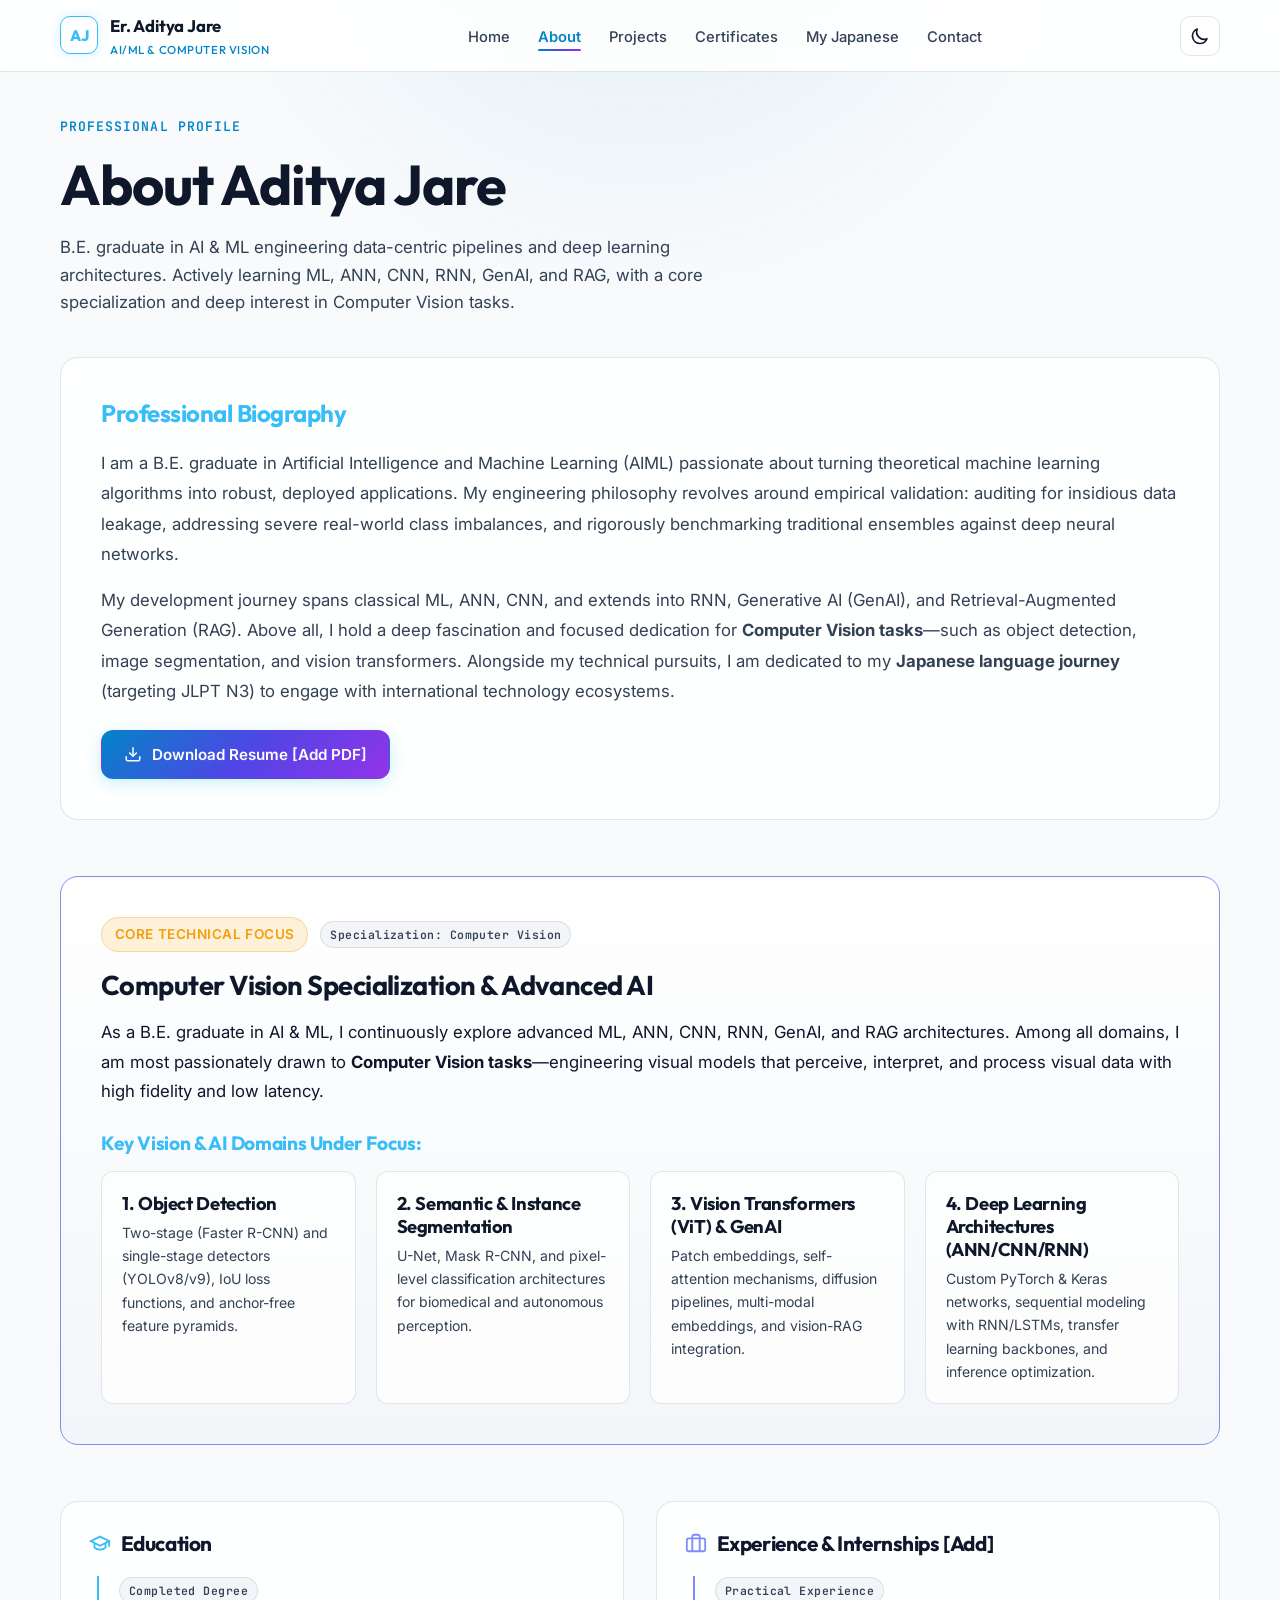
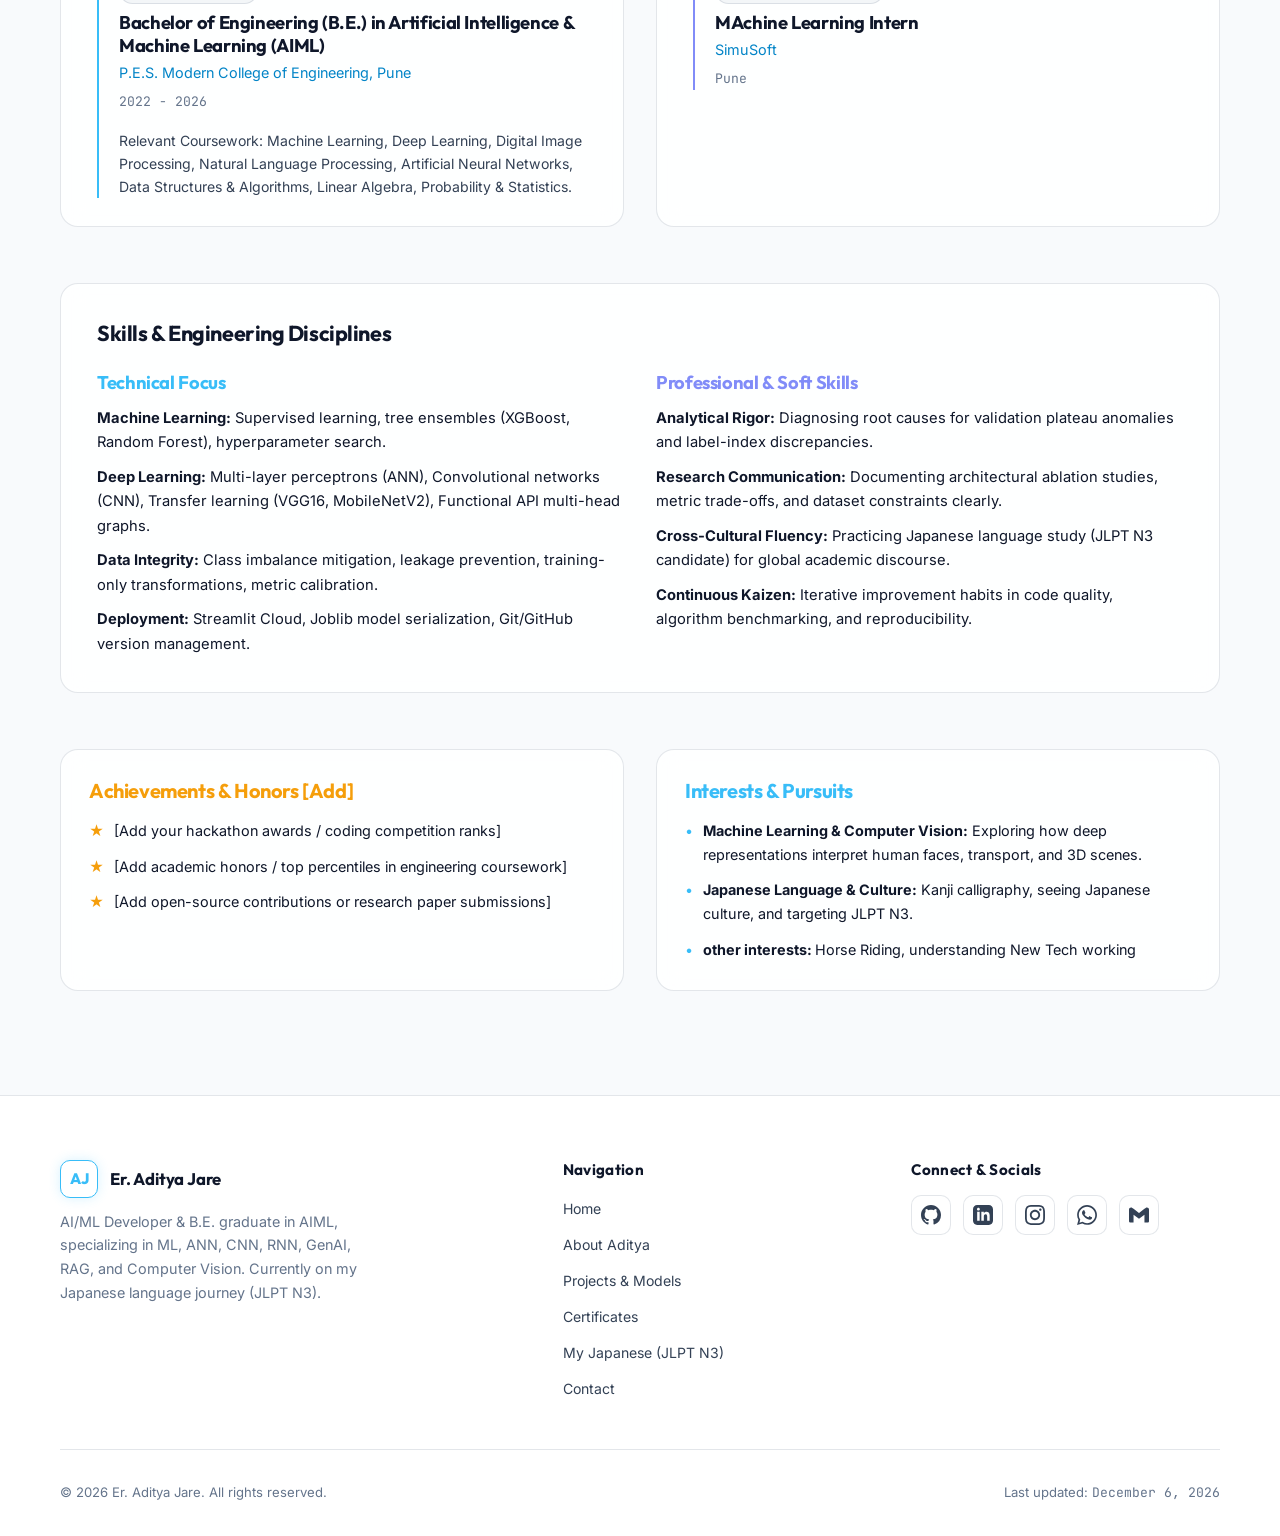
==== about.html @ a5ab56c7 "style: format and wrap HTML markup in about.html" ====
<!DOCTYPE html>
<html lang="en">

<head>
  <meta charset="UTF-8">
  <meta name="viewport" content="width=device-width, initial-scale=1.0">
  <title>About | Er. Aditya Jare - AI/ML Developer</title>
  <meta name="description"
    content="Professional bio, education, and technical trajectory of Er. Aditya Jare, B.E. graduate in AIML actively exploring ML, ANN, CNN, RNN, GenAI, and RAG, with specialized passion for Computer Vision.">
  <link rel="icon" type="image/svg+xml" href="assets/images/favicon.svg">
  <link rel="stylesheet" href="css/style.css">
</head>

<body>
  <!-- Header / Navigation -->
  <header class="site-header" id="site-header">
    <div class="container nav-container">
      <a href="index.html" class="brand-link" aria-label="Aditya Jare Home">
        <div class="brand-logo-badge">AJ</div>
        <div class="brand-title">
          <span class="brand-name">Er. Aditya Jare</span>
          <span class="brand-subtitle">AI/ML &amp; Computer Vision</span>
        </div>
      </a>

      <nav aria-label="Main Navigation">
        <ul class="nav-menu" id="nav-menu">
          <li><a href="index.html" class="nav-link">Home</a></li>
          <li><a href="about.html" class="nav-link active">About</a></li>
          <li><a href="projects.html" class="nav-link">Projects</a></li>
          <li><a href="certificates.html" class="nav-link">Certificates</a></li>
          <li><a href="japanese.html" class="nav-link">My Japanese</a></li>
          <li><a href="contact.html" class="nav-link">Contact</a></li>
        </ul>
      </nav>

      <div class="nav-actions">
        <button type="button" class="theme-toggle-btn" id="theme-toggle-btn" aria-label="Toggle theme mode"
          title="Toggle theme mode">
          <svg class="sun-icon" xmlns="http://www.w3.org/2000/svg" fill="none" viewBox="0 0 24 24"
            stroke="currentColor">
            <path stroke-linecap="round" stroke-linejoin="round" stroke-width="2"
              d="M12 3v1m0 16v1m9-9h-1M4 12H3m15.364 6.364l-.707-.707M6.343 6.343l-.707-.707m12.728 0l-.707.707M6.343 17.657l-.707.707M16 12a4 4 0 11-8 0 4 4 0 018 0z" />
          </svg>
          <svg class="moon-icon" xmlns="http://www.w3.org/2000/svg" fill="none" viewBox="0 0 24 24"
            stroke="currentColor">
            <path stroke-linecap="round" stroke-linejoin="round" stroke-width="2"
              d="M20.354 15.354A9 9 0 018.646 3.646 9.003 9.003 0 0012 21a9.003 9.003 0 008.354-5.646z" />
          </svg>
        </button>
        <button type="button" class="hamburger-btn" id="hamburger-btn" aria-label="Toggle navigation menu"
          aria-expanded="false" aria-controls="nav-menu">
          <span class="hamburger-line"></span>
          <span class="hamburger-line"></span>
          <span class="hamburger-line"></span>
        </button>
      </div>
    </div>
  </header>
  <div class="nav-backdrop" id="nav-backdrop"></div>

  <!-- Main Content -->
  <main class="main-content">
    <div class="container">

      <!-- Page Header -->
      <section class="section" style="padding-top: 1rem; padding-bottom: 2.5rem;">
        <div class="section-header" style="text-align: left; margin: 0 0 2.5rem;">
          <span class="section-eyebrow">Professional Profile</span>
          <h1 class="section-title">About Aditya Jare</h1>
          <p class="section-description">
            B.E. graduate in AI &amp; ML engineering data-centric pipelines and deep learning architectures. Actively
            learning ML, ANN, CNN, RNN, GenAI, and RAG, with a core specialization and deep interest in Computer Vision
            tasks.
          </p>
        </div>

        <!-- Bio & Research Focus Grid -->
        <div style="display: grid; grid-template-columns: 1fr; gap: 2.5rem; margin-bottom: 3.5rem;">
          <div class="card" style="padding: 2.5rem;">
            <h2 style="font-size: 1.5rem; margin-bottom: 1.25rem; color: var(--accent-cyan);">Professional Biography
            </h2>
            <p style="font-size: 1.05rem; line-height: 1.8;">
              I am a B.E. graduate in Artificial Intelligence and Machine Learning (AIML) passionate about turning
              theoretical machine learning algorithms into robust, deployed applications. My engineering philosophy
              revolves around empirical validation: auditing for insidious data leakage, addressing severe real-world
              class imbalances, and rigorously benchmarking traditional ensembles against deep neural networks.
            </p>
            <p style="font-size: 1.05rem; line-height: 1.8;">
              My development journey spans classical ML, ANN, CNN, and extends into RNN, Generative AI (GenAI), and
              Retrieval-Augmented Generation (RAG). Above all, I hold a deep fascination and focused dedication for
              <strong>Computer Vision tasks</strong>—such as object detection, image segmentation, and vision
              transformers. Alongside my technical pursuits, I am dedicated to my <strong>Japanese language
                journey</strong> (targeting JLPT N3) to engage with international technology ecosystems.
            </p>
            <div style="margin-top: 1.5rem;">
              <a href="[Add resume PDF]" target="_blank" rel="noopener noreferrer" class="btn btn-primary"
                title="Download official PDF resume">
                <svg width="18" height="18" viewBox="0 0 24 24" fill="none" stroke="currentColor" stroke-width="2">
                  <path d="M21 15v4a2 2 0 0 1-2 2H5a2 2 0 0 1-2-2v-4" />
                  <polyline points="7 10 12 15 17 10" />
                  <line x1="12" y1="15" x2="12" y2="3" />
                </svg>
                Download Resume [Add PDF]
              </a>
            </div>
          </div>
        </div>

        <!-- Computer Vision & AI Roadmap -->
        <div class="card"
          style="background: var(--gradient-card); border: 1.5px solid var(--accent-indigo); padding: 2.5rem; margin-bottom: 3.5rem;">
          <div style="display: flex; align-items: center; gap: 0.75rem; margin-bottom: 1rem; flex-wrap: wrap;">
            <span class="badge badge-progress" style="font-size: 0.85rem; padding: 0.35rem 0.8rem;">Core Technical
              Focus</span>
            <span class="badge badge-tag text-mono">Specialization: Computer Vision</span>
          </div>
          <h2 style="font-size: 1.7rem; margin-bottom: 1rem;">Computer Vision Specialization &amp; Advanced AI</h2>
          <p style="font-size: 1.05rem; line-height: 1.75; color: var(--text-primary); margin-bottom: 1.5rem;">
            As a B.E. graduate in AI &amp; ML, I continuously explore advanced ML, ANN, CNN, RNN, GenAI, and RAG
            architectures. Among all domains, I am most passionately drawn to <strong>Computer Vision
              tasks</strong>—engineering visual models that perceive, interpret, and process visual data with high
            fidelity and low latency.
          </p>

          <h3 style="font-size: 1.2rem; color: var(--accent-cyan); margin-bottom: 1rem;">Key Vision &amp; AI Domains
            Under Focus:</h3>
          <div style="display: grid; grid-template-columns: repeat(auto-fit, minmax(240px, 1fr)); gap: 1.25rem;">
            <div
              style="background: var(--bg-card); padding: 1.25rem; border-radius: var(--radius-md); border: 1px solid var(--border-subtle);">
              <h4 style="color: var(--text-primary); margin-bottom: 0.4rem;">1. Object Detection</h4>
              <p style="font-size: 0.88rem; color: var(--text-secondary); margin: 0;">Two-stage (Faster R-CNN) and
                single-stage detectors (YOLOv8/v9), IoU loss functions, and anchor-free feature pyramids.</p>
            </div>
            <div
              style="background: var(--bg-card); padding: 1.25rem; border-radius: var(--radius-md); border: 1px solid var(--border-subtle);">
              <h4 style="color: var(--text-primary); margin-bottom: 0.4rem;">2. Semantic &amp; Instance Segmentation
              </h4>
              <p style="font-size: 0.88rem; color: var(--text-secondary); margin: 0;">U-Net, Mask R-CNN, and pixel-level
                classification architectures for biomedical and autonomous perception.</p>
            </div>
            <div
              style="background: var(--bg-card); padding: 1.25rem; border-radius: var(--radius-md); border: 1px solid var(--border-subtle);">
              <h4 style="color: var(--text-primary); margin-bottom: 0.4rem;">3. Vision Transformers (ViT) &amp; GenAI
              </h4>
              <p style="font-size: 0.88rem; color: var(--text-secondary); margin: 0;">Patch embeddings, self-attention
                mechanisms, diffusion pipelines, multi-modal embeddings, and vision-RAG integration.</p>
            </div>
            <div
              style="background: var(--bg-card); padding: 1.25rem; border-radius: var(--radius-md); border: 1px solid var(--border-subtle);">
              <h4 style="color: var(--text-primary); margin-bottom: 0.4rem;">4. Deep Learning Architectures
                (ANN/CNN/RNN)</h4>
              <p style="font-size: 0.88rem; color: var(--text-secondary); margin: 0;">Custom PyTorch &amp; Keras
                networks, sequential modeling with RNN/LSTMs, transfer learning backbones, and inference optimization.
              </p>
            </div>
          </div>
        </div>

        <!-- Education & Experience Grid -->
        <div style="display: grid; grid-template-columns: 1fr; gap: 2rem; margin-bottom: 3.5rem;">
          <div style="display: grid; grid-template-columns: repeat(auto-fit, minmax(320px, 1fr)); gap: 2rem;">
            <!-- Education -->
            <div class="card">
              <h3 style="font-size: 1.3rem; margin-bottom: 1.25rem; display: flex; align-items: center; gap: 0.6rem;">
                <svg width="22" height="22" viewBox="0 0 24 24" fill="none" stroke="var(--accent-cyan)"
                  stroke-width="2">
                  <path d="M22 10v6M2 10l10-5 10 5-10 5z" />
                  <path d="M6 12v5c3 3 9 3 12 0v-5" />
                </svg>
                Education
              </h3>
              <div style="border-left: 2px solid var(--accent-cyan); padding-left: 1.25rem; margin-left: 0.5rem;">
                <span class="badge badge-tag" style="margin-bottom: 0.4rem;">Completed Degree</span>
                <h4 style="margin-bottom: 0.25rem;">Bachelor of Engineering (B.E.) in Artificial Intelligence &amp;
                  Machine Learning (AIML)</h4>
                <p style="font-size: 0.9rem; color: var(--text-accent); margin-bottom: 0.4rem;">P.E.S. Modern College of
                  Engineering, Pune</p>
                <p style="font-size: 0.82rem; color: var(--text-muted); font-family: var(--font-mono);">2022 - 2026</p>
                <p style="font-size: 0.88rem; color: var(--text-secondary); margin-top: 0.6rem;">
                  Relevant Coursework: Machine Learning, Deep Learning, Digital Image Processing, Natural Language
                  Processing, Artificial Neural Networks, Data Structures &amp; Algorithms, Linear Algebra, Probability
                  &amp; Statistics.
                </p>
              </div>
            </div>

            <!-- Experience & Internships -->
            <div class="card">
              <h3 style="font-size: 1.3rem; margin-bottom: 1.25rem; display: flex; align-items: center; gap: 0.6rem;">
                <svg width="22" height="22" viewBox="0 0 24 24" fill="none" stroke="var(--accent-indigo)"
                  stroke-width="2">
                  <rect x="2" y="7" width="20" height="14" rx="2" ry="2" />
                  <path d="M16 21V5a2 2 0 0 0-2-2h-4a2 2 0 0 0-2 2v16" />
                </svg>
                Experience &amp; Internships [Add]
              </h3>
              <div style="border-left: 2px solid var(--accent-indigo); padding-left: 1.25rem; margin-left: 0.5rem;">
                <span class="badge badge-tag" style="margin-bottom: 0.4rem;">Practical Experience</span>
                <h4 style="margin-bottom: 0.25rem;">MAchine Learning Intern</h4>
                <p style="font-size: 0.9rem; color: var(--text-accent); margin-bottom: 0.4rem;"> SimuSoft</p>
                <p style="font-size: 0.82rem; color: var(--text-muted); font-family: var(--font-mono);">Pune</p>
                <p style="font-size: 0.88rem; color: var(--text-secondary); margin-top: 0.6rem;">

                </p>
              </div>
            </div>
          </div>
        </div>

        <!-- Technical & Soft Skills -->
        <div class="card" style="padding: 2.25rem; margin-bottom: 3.5rem;">
          <h3 style="font-size: 1.35rem; margin-bottom: 1.5rem;">Skills &amp; Engineering Disciplines</h3>
          <div style="display: grid; grid-template-columns: repeat(auto-fit, minmax(280px, 1fr)); gap: 2rem;">
            <div>
              <h4 style="color: var(--accent-cyan); margin-bottom: 0.75rem;">Technical Focus</h4>
              <ul style="list-style: none; display: flex; flex-direction: column; gap: 0.65rem; font-size: 0.92rem;">
                <li><strong>Machine Learning:</strong> Supervised learning, tree ensembles (XGBoost, Random Forest),
                  hyperparameter search.</li>
                <li><strong>Deep Learning:</strong> Multi-layer perceptrons (ANN), Convolutional networks (CNN),
                  Transfer learning (VGG16, MobileNetV2), Functional API multi-head graphs.</li>
                <li><strong>Data Integrity:</strong> Class imbalance mitigation, leakage prevention, training-only
                  transformations, metric calibration.</li>
                <li><strong>Deployment:</strong> Streamlit Cloud, Joblib model serialization, Git/GitHub version
                  management.</li>
              </ul>
            </div>
            <div>
              <h4 style="color: var(--accent-indigo); margin-bottom: 0.75rem;">Professional &amp; Soft Skills</h4>
              <ul style="list-style: none; display: flex; flex-direction: column; gap: 0.65rem; font-size: 0.92rem;">
                <li><strong>Analytical Rigor:</strong> Diagnosing root causes for validation plateau anomalies and
                  label-index discrepancies.</li>
                <li><strong>Research Communication:</strong> Documenting architectural ablation studies, metric
                  trade-offs, and dataset constraints clearly.</li>
                <li><strong>Cross-Cultural Fluency:</strong> Practicing Japanese language study (JLPT N3 candidate) for
                  global academic discourse.</li>
                <li><strong>Continuous Kaizen:</strong> Iterative improvement habits in code quality, algorithm
                  benchmarking, and reproducibility.</li>
              </ul>
            </div>
          </div>
        </div>

        <!-- Achievements & Interests -->
        <div style="display: grid; grid-template-columns: repeat(auto-fit, minmax(320px, 1fr)); gap: 2rem;">
          <div class="card">
            <h3 style="font-size: 1.25rem; margin-bottom: 1rem; color: var(--accent-amber);">Achievements &amp; Honors
              [Add]</h3>
            <ul style="list-style: none; display: flex; flex-direction: column; gap: 0.75rem; font-size: 0.9rem;">
              <li style="display: flex; gap: 0.6rem;">
                <span style="color: var(--accent-amber);">★</span>
                <span>[Add your hackathon awards / coding competition ranks]</span>
              </li>
              <li style="display: flex; gap: 0.6rem;">
                <span style="color: var(--accent-amber);">★</span>
                <span>[Add academic honors / top percentiles in engineering coursework]</span>
              </li>
              <li style="display: flex; gap: 0.6rem;">
                <span style="color: var(--accent-amber);">★</span>
                <span>[Add open-source contributions or research paper submissions]</span>
              </li>
            </ul>
          </div>

          <div class="card">
            <h3 style="font-size: 1.25rem; margin-bottom: 1rem; color: var(--accent-cyan);">Interests &amp; Pursuits
            </h3>
            <ul style="list-style: none; display: flex; flex-direction: column; gap: 0.75rem; font-size: 0.9rem;">
              <li style="display: flex; gap: 0.6rem;">
                <span style="color: var(--accent-cyan);">•</span>
                <span><strong>Machine Learning &amp; Computer Vision:</strong> Exploring how deep representations
                  interpret human faces, transport, and 3D scenes.</span>
              </li>
              <li style="display: flex; gap: 0.6rem;">
                <span style="color: var(--accent-cyan);">•</span>
                <span><strong>Japanese Language &amp; Culture:</strong> Kanji calligraphy, seeing Japanese culture, and
                  targeting JLPT N3.</span>
              </li>
              <li style="display: flex; gap: 0.6rem;">
                <span style="color: var(--accent-cyan);">•</span>
                <span><strong>other interests: </strong>Horse Riding, understanding New Tech working</span>
              </li>
            </ul>
          </div>
        </div>

      </section>

    </div>
  </main>

  <!-- Global Footer -->
  <footer class="site-footer">
    <div class="container">
      <div class="footer-top">
        <div>
          <div class="brand-link" style="margin-bottom: 0.5rem;">
            <div class="brand-logo-badge">AJ</div>
            <span class="brand-name">Er. Aditya Jare</span>
          </div>
          <p class="footer-brand-desc">
            AI/ML Developer &amp; B.E. graduate in AIML, specializing in ML, ANN, CNN, RNN, GenAI, RAG, and Computer
            Vision. Currently on my Japanese language journey (JLPT N3).
          </p>
        </div>

        <div>
          <h4 class="footer-nav-title">Navigation</h4>
          <ul class="footer-links-list">
            <li><a href="index.html" class="footer-link">Home</a></li>
            <li><a href="about.html" class="footer-link">About Aditya</a></li>
            <li><a href="projects.html" class="footer-link">Projects &amp; Models</a></li>
            <li><a href="certificates.html" class="footer-link">Certificates</a></li>
            <li><a href="japanese.html" class="footer-link">My Japanese (JLPT N3)</a></li>
            <li><a href="contact.html" class="footer-link">Contact</a></li>
          </ul>
        </div>

        <div>
          <h4 class="footer-nav-title">Connect &amp; Socials</h4>
          <div class="footer-socials">
            <a href="https://github.com/AdityaJare" target="_blank" rel="noopener noreferrer" class="footer-social-btn"
              aria-label="GitHub"><svg width="20" height="20" viewBox="0 0 24 24" fill="currentColor">
                <path
                  d="M12 0C5.37 0 0 5.37 0 12c0 5.31 3.435 9.795 8.205 11.385.6.105.825-.255.825-.57 0-.285-.015-1.23-.015-2.235-3.015.555-3.795-.735-4.035-1.41-.135-.345-.72-1.41-1.23-1.695-.42-.225-1.02-.78-.015-.795.945-.015 1.62.87 1.845 1.23 1.08 1.815 2.805 1.305 3.495.99.105-.78.42-1.305.765-1.605-2.67-.3-5.46-1.335-5.46-5.925 0-1.305.465-2.385 1.23-3.225-.12-.3-.54-1.53.12-3.18 0 0 1.005-.315 3.3 1.23.96-.27 1.98-.405 3-.405s2.04.135 3 .405c2.295-1.56 3.3-1.23 3.3-1.23.66 1.65.24 2.88.12 3.18.765.84 1.23 1.905 1.23 3.225 0 4.605-2.805 5.625-5.475 5.925.435.375.81 1.095.81 2.22 0 1.605-.015 2.895-.015 3.3 0 .315.225.69.825.57A12.02 12.02 0 0 0 24 12c0-6.63-5.37-12-12-12z" />
              </svg></a>
            <a href="https://www.linkedin.com/in/aditya-jare-73b071218/" target="_blank" rel="noopener noreferrer"
              class="footer-social-btn" aria-label="LinkedIn"><svg width="20" height="20" viewBox="0 0 24 24"
                fill="currentColor">
                <path
                  d="M19 0h-14c-2.761 0-5 2.239-5 5v14c0 2.761 2.239 5 5 5h14c2.762 0 5-2.239 5-5v-14c0-2.761-2.238-5-5-5zm-11 19h-3v-11h3v11zm-1.5-12.268c-.966 0-1.75-.79-1.75-1.764s.784-1.764 1.75-1.764 1.75.79 1.75 1.764-.783 1.764-1.75 1.764zm13.5 12.268h-3v-5.604c0-3.368-4-3.113-4 0v5.604h-3v-11h3v1.765c1.396-2.586 7-2.777 7 2.476v6.759z" />
              </svg></a>
            <a href="[Add your Instagram URL]" target="_blank" rel="noopener noreferrer" class="footer-social-btn"
              aria-label="Instagram"><svg width="20" height="20" viewBox="0 0 24 24" fill="currentColor">
                <path
                  d="M12 2.163c3.204 0 3.584.012 4.85.07 3.252.148 4.771 1.691 4.919 4.919.058 1.265.069 1.645.069 4.849 0 3.205-.012 3.584-.069 4.849-.149 3.225-1.664 4.771-4.919 4.919-1.266.058-1.644.07-4.85.07-3.204 0-3.584-.012-4.849-.07-3.26-.149-4.771-1.699-4.919-4.92-.058-1.265-.07-1.644-.07-4.849 0-3.204.013-3.583.07-4.849.149-3.227 1.664-4.771 4.919-4.919 1.266-.057 1.645-.069 4.849-.069zm0-2.163c-3.259 0-3.667.014-4.947.072-4.358.2-6.78 2.618-6.98 6.98-.059 1.281-.073 1.689-.073 4.948 0 3.259.014 3.668.072 4.948.2 4.358 2.618 6.78 6.98 6.98 1.281.058 1.689.072 4.948.072 3.259 0 3.668-.014 4.948-.072 4.354-.2 6.782-2.618 6.979-6.98.059-1.28.073-1.689.073-4.948 0-3.259-.014-3.667-.072-4.947-.196-4.354-2.617-6.78-6.979-6.98-1.281-.059-1.69-.073-4.949-.073zm0 5.838c-3.403 0-6.162 2.759-6.162 6.162s2.759 6.163 6.162 6.163 6.162-2.759 6.162-6.163c0-3.403-2.759-6.162-6.162-6.162zm0 10.162c-2.209 0-4-1.79-4-4 0-2.209 1.791-4 4-4s4 1.791 4 4c0 2.21-1.791 4-4 4zm6.406-11.845c-.796 0-1.441.645-1.441 1.44s.645 1.44 1.441 1.44c.795 0 1.439-.645 1.439-1.44s-.644-1.44-1.439-1.44z" />
              </svg></a>
            <a href="https://wa.me/919579635665" target="_blank" rel="noopener noreferrer" class="footer-social-btn"
              aria-label="WhatsApp"><svg width="20" height="20" viewBox="0 0 24 24" fill="currentColor">
                <path
                  d="M.057 24l1.687-6.163c-1.041-1.804-1.588-3.849-1.587-5.946.003-6.556 5.338-11.891 11.893-11.891 3.181.001 6.167 1.24 8.413 3.488 2.245 2.248 3.481 5.236 3.48 8.414-.003 6.557-5.338 11.892-11.893 11.892-1.99-.001-3.951-.5-5.688-1.448l-6.305 1.654zm6.597-3.807c1.676.995 3.276 1.591 5.392 1.592 5.448 0 9.886-4.434 9.889-9.885.002-5.462-4.415-9.89-9.881-9.892-5.452 0-9.887 4.434-9.889 9.884-.001 2.225.651 3.891 1.746 5.634l-.999 3.648 3.742-.981zm11.387-5.464c-.074-.124-.272-.198-.57-.347-.297-.149-1.758-.868-2.031-.967-.272-.099-.47-.149-.669.149-.198.297-.768.967-.941 1.165-.173.198-.347.223-.644.074-.297-.149-1.255-.462-2.39-1.475-.883-.788-1.48-1.761-1.653-2.059-.173-.297-.018-.458.13-.606.134-.133.297-.347.446-.521.151-.172.2-.296.3-.495.099-.198.05-.372-.025-.521-.075-.148-.669-1.611-.916-2.206-.242-.579-.487-.501-.669-.51l-.57-.01c-.198 0-.52.074-.792.372s-1.04 1.016-1.04 2.479 1.065 2.876 1.213 3.074c.149.198 2.095 3.2 5.076 4.487.709.306 1.263.489 1.694.626.712.226 1.36.194 1.872.118.571-.085 1.758-.719 2.006-1.413.248-.695.248-1.29.173-1.414z" />
              </svg></a>
            <a href="mailto:adityajare2004@gmail.com" class="footer-social-btn" aria-label="Gmail"><svg width="20"
                height="20" viewBox="0 0 24 24" fill="currentColor">
                <path
                  d="M24 5.457v13.909c0 .904-.732 1.636-1.636 1.636h-3.819V11.73L12 16.64l-6.545-4.91v9.273H1.636A1.636 1.636 0 0 1 0 19.366V5.457c0-2.023 2.309-3.178 3.927-1.964L5.455 4.64 12 9.548l6.545-4.91 1.528-1.145C21.69 2.28 24 3.434 24 5.457z" />
              </svg></a>
          </div>
        </div>
      </div>

      <div class="footer-bottom">
        <div>&copy; <span id="footer-year">2026</span> Er. Aditya Jare. All rights reserved.</div>
        <div>Last updated: <span id="footer-last-updated" class="text-mono">October 2026</span></div>
      </div>
    </div>
  </footer>

  <button type="button" class="back-to-top-btn" id="back-to-top-btn" aria-label="Back to top">
    <svg width="20" height="20" viewBox="0 0 24 24" fill="none" stroke="currentColor" stroke-width="2.5">
      <polyline points="18 15 12 9 6 15" />
    </svg>
  </button>

  <script src="js/main.js"></script>
</body>

</html>
---- css/style.css ----
/* ==========================================================================
   ADITYA JARE PORTFOLIO - CORE DESIGN SYSTEM & STYLESHEET
   Mobile-First, Accessible, Dark/Light Themes, Zero External Dependency Lag
   ========================================================================== */

/* --- Modern Font Import --- */
@import url('https://fonts.googleapis.com/css2?family=Inter:wght@300;400;500;600;700&family=Outfit:wght@500;600;700;800&family=Noto+Sans+JP:wght@400;500;700&family=JetBrains+Mono:wght@400;500&display=swap');

/* --- Root Color Tokens & CSS Variables --- */
:root {
  /* Color Palette - Dark Mode Default */
  --bg-primary: #090d16;
  --bg-secondary: #0f172a;
  --bg-card: rgba(15, 23, 42, 0.75);
  --bg-card-hover: rgba(30, 41, 59, 0.85);
  --bg-card-elevated: #1e293b;
  --bg-glass: rgba(15, 23, 42, 0.7);
  --bg-input: rgba(15, 23, 42, 0.9);

  --border-subtle: rgba(148, 163, 184, 0.12);
  --border-focus: #38bdf8;
  --border-card: rgba(56, 189, 248, 0.15);
  --border-glow: rgba(56, 189, 248, 0.35);

  --text-primary: #f8fafc;
  --text-secondary: #94a3b8;
  --text-muted: #64748b;
  --text-accent: #38bdf8;
  --text-accent-secondary: #818cf8;

  --accent-cyan: #38bdf8;
  --accent-blue: #0284c7;
  --accent-indigo: #818cf8;
  --accent-purple: #c084fc;
  --accent-emerald: #10b981;
  --accent-amber: #f59e0b;
  --accent-rose: #f43f5e;

  --gradient-brand: linear-gradient(135deg, #38bdf8 0%, #818cf8 50%, #c084fc 100%);
  --gradient-glow: radial-gradient(circle at 50% 0%, rgba(56, 189, 248, 0.15), transparent 70%);
  --gradient-card: linear-gradient(180deg, rgba(30, 41, 59, 0.5) 0%, rgba(15, 23, 42, 0.7) 100%);

  /* Shadows */
  --shadow-sm: 0 2px 8px rgba(0, 0, 0, 0.3);
  --shadow-md: 0 8px 24px rgba(0, 0, 0, 0.45);
  --shadow-lg: 0 16px 40px rgba(0, 0, 0, 0.6);
  --shadow-glow: 0 0 25px rgba(56, 189, 248, 0.25);

  /* Typography */
  --font-sans: 'Inter', -apple-system, BlinkMacSystemFont, 'Segoe UI', Roboto, sans-serif;
  --font-heading: 'Outfit', 'Inter', -apple-system, sans-serif;
  --font-mono: 'JetBrains Mono', monospace;
  --font-jp: 'Noto Sans JP', 'Inter', sans-serif;

  /* Spacing & Layout */
  --container-max: 1200px;
  --nav-height: 72px;
  --radius-sm: 6px;
  --radius-md: 12px;
  --radius-lg: 18px;
  --radius-full: 9999px;

  /* Transitions */
  --transition-fast: 0.15s cubic-bezier(0.4, 0, 0.2, 1);
  --transition-normal: 0.25s cubic-bezier(0.4, 0, 0.2, 1);
  --transition-bounce: 0.4s cubic-bezier(0.34, 1.56, 0.64, 1);
}

/* --- Light Theme Variables --- */
[data-theme="light"] {
  --bg-primary: #f8fafc;
  --bg-secondary: #ffffff;
  --bg-card: rgba(255, 255, 255, 0.85);
  --bg-card-hover: #ffffff;
  --bg-card-elevated: #ffffff;
  --bg-glass: rgba(255, 255, 255, 0.85);
  --bg-input: #ffffff;

  --border-subtle: rgba(100, 116, 139, 0.18);
  --border-focus: #0284c7;
  --border-card: rgba(2, 132, 199, 0.18);
  --border-glow: rgba(2, 132, 199, 0.25);

  --text-primary: #0f172a;
  --text-secondary: #334155;
  --text-muted: #64748b;
  --text-accent: #0284c7;
  --text-accent-secondary: #4f46e5;

  --gradient-brand: linear-gradient(135deg, #0284c7 0%, #4f46e5 50%, #9333ea 100%);
  --gradient-glow: radial-gradient(circle at 50% 0%, rgba(2, 132, 199, 0.1), transparent 70%);
  --gradient-card: linear-gradient(180deg, rgba(255, 255, 255, 0.9) 0%, rgba(241, 245, 249, 0.9) 100%);

  --shadow-sm: 0 2px 6px rgba(15, 23, 42, 0.05);
  --shadow-md: 0 10px 25px rgba(15, 23, 42, 0.08);
  --shadow-lg: 0 20px 40px rgba(15, 23, 42, 0.12);
  --shadow-glow: 0 0 25px rgba(2, 132, 199, 0.15);
}

/* --- Reset & Global Baseline --- */
*, *::before, *::after {
  box-sizing: border-box;
  margin: 0;
  padding: 0;
}

html {
  font-size: 16px;
  scroll-behavior: smooth;
  scroll-padding-top: calc(var(--nav-height) + 1.5rem);
  -webkit-text-size-adjust: 100%;
}

body {
  font-family: var(--font-sans);
  background-color: var(--bg-primary);
  color: var(--text-primary);
  line-height: 1.65;
  min-height: 100vh;
  display: flex;
  flex-direction: column;
  position: relative;
  overflow-x: hidden;
  transition: background-color var(--transition-normal), color var(--transition-normal);
}

/* Subtle background neural grid pattern */
body::before {
  content: '';
  position: fixed;
  top: 0;
  left: 0;
  width: 100%;
  height: 100%;
  background-image: 
    radial-gradient(rgba(56, 189, 248, 0.05) 1px, transparent 1px);
  background-size: 32px 32px;
  pointer-events: none;
  z-index: -2;
}

/* Ambient glow accent top */
body::after {
  content: '';
  position: fixed;
  top: -150px;
  left: 50%;
  transform: translateX(-50%);
  width: 900px;
  height: 450px;
  background: var(--gradient-glow);
  pointer-events: none;
  z-index: -1;
}

img, svg, video {
  max-width: 100%;
  height: auto;
  display: block;
}

a {
  color: var(--text-accent);
  text-decoration: none;
  transition: color var(--transition-fast), opacity var(--transition-fast);
}

a:hover {
  color: var(--text-accent-secondary);
}

button, input, textarea, select {
  font: inherit;
  color: inherit;
}

/* Accessible Keyboard Focus Ring */
:focus-visible {
  outline: 2px solid var(--border-focus);
  outline-offset: 3px;
  border-radius: var(--radius-sm);
}

/* Typography Helpers */
h1, h2, h3, h4, h5, h6 {
  font-family: var(--font-heading);
  color: var(--text-primary);
  line-height: 1.25;
  font-weight: 700;
  letter-spacing: -0.02em;
}

h1 { font-size: clamp(2.2rem, 5vw, 3.5rem); }
h2 { font-size: clamp(1.75rem, 3.5vw, 2.4rem); }
h3 { font-size: clamp(1.25rem, 2.5vw, 1.6rem); }
h4 { font-size: 1.15rem; }

p {
  color: var(--text-secondary);
  margin-bottom: 1rem;
}

p:last-child {
  margin-bottom: 0;
}

.gradient-text {
  background: var(--gradient-brand);
  -webkit-background-clip: text;
  -webkit-text-fill-color: transparent;
  display: inline-block;
}

.text-muted { color: var(--text-muted); }
.text-mono { font-family: var(--font-mono); }
.text-jp { font-family: var(--font-jp); }

/* Layout Container */
.container {
  width: 100%;
  max-width: var(--container-max);
  margin-left: auto;
  margin-right: auto;
  padding-left: 1.25rem;
  padding-right: 1.25rem;
}

.main-content {
  flex: 1 0 auto;
  padding-top: calc(var(--nav-height) + 1.5rem);
  padding-bottom: 4rem;
}

/* ==========================================================================
   NAVIGATION BAR & HEADER
   ========================================================================== */
.site-header {
  position: fixed;
  top: 0;
  left: 0;
  right: 0;
  height: var(--nav-height);
  background: var(--bg-glass);
  backdrop-filter: blur(14px);
  -webkit-backdrop-filter: blur(14px);
  border-bottom: 1px solid var(--border-subtle);
  z-index: 1000;
  transition: all var(--transition-normal);
}

.site-header.scrolled {
  box-shadow: var(--shadow-sm);
  background: var(--bg-secondary);
  border-bottom-color: var(--border-card);
}

.nav-container {
  height: 100%;
  display: flex;
  align-items: center;
  justify-content: space-between;
}

.brand-link {
  display: flex;
  align-items: center;
  gap: 0.75rem;
  font-family: var(--font-heading);
  font-weight: 700;
  font-size: 1.2rem;
  color: var(--text-primary);
  text-decoration: none;
}

.brand-logo-badge {
  width: 38px;
  height: 38px;
  border-radius: 10px;
  background: var(--bg-secondary);
  border: 1.5px solid var(--accent-cyan);
  display: flex;
  align-items: center;
  justify-content: center;
  font-size: 0.95rem;
  font-weight: 800;
  color: var(--accent-cyan);
  box-shadow: 0 0 12px rgba(56, 189, 248, 0.2);
  transition: transform var(--transition-bounce), border-color var(--transition-fast);
}

.brand-link:hover .brand-logo-badge {
  transform: rotate(-6deg) scale(1.05);
  border-color: var(--accent-indigo);
  color: var(--accent-indigo);
}

.brand-title {
  display: flex;
  flex-direction: column;
}

.brand-name {
  font-size: 1.05rem;
  font-weight: 700;
  letter-spacing: -0.01em;
  color: var(--text-primary);
}

.brand-subtitle {
  font-size: 0.72rem;
  font-weight: 500;
  color: var(--text-accent);
  letter-spacing: 0.05em;
  text-transform: uppercase;
}

/* Nav Menu */
.nav-menu {
  display: flex;
  align-items: center;
  gap: 1.75rem;
  list-style: none;
}

.nav-link {
  font-weight: 500;
  font-size: 0.92rem;
  color: var(--text-secondary);
  position: relative;
  padding: 0.35rem 0;
  transition: color var(--transition-fast);
}

.nav-link:hover {
  color: var(--text-primary);
}

.nav-link.active {
  color: var(--text-accent);
  font-weight: 600;
}

.nav-link.active::after {
  content: '';
  position: absolute;
  bottom: 0;
  left: 0;
  width: 100%;
  height: 2px;
  background: var(--gradient-brand);
  border-radius: var(--radius-full);
}

.nav-actions {
  display: flex;
  align-items: center;
  gap: 0.75rem;
}

/* Theme Toggle Button */
.theme-toggle-btn {
  background: var(--bg-card);
  border: 1px solid var(--border-subtle);
  color: var(--text-primary);
  width: 40px;
  height: 40px;
  border-radius: 10px;
  cursor: pointer;
  display: flex;
  align-items: center;
  justify-content: center;
  transition: all var(--transition-fast);
}

.theme-toggle-btn:hover {
  background: var(--bg-card-hover);
  border-color: var(--border-focus);
  transform: translateY(-1px);
}

.theme-toggle-btn svg {
  width: 20px;
  height: 20px;
}

[data-theme="light"] .sun-icon { display: none; }
[data-theme="light"] .moon-icon { display: block; }
:root:not([data-theme="light"]) .sun-icon { display: block; }
:root:not([data-theme="light"]) .moon-icon { display: none; }

/* Hamburger Button */
.hamburger-btn {
  display: none;
  background: var(--bg-card);
  border: 1px solid var(--border-subtle);
  color: var(--text-primary);
  width: 42px;
  height: 42px;
  border-radius: 10px;
  cursor: pointer;
  flex-direction: column;
  justify-content: center;
  align-items: center;
  gap: 5px;
  padding: 0;
  z-index: 1100;
}

.hamburger-line {
  width: 20px;
  height: 2px;
  background: currentColor;
  border-radius: 2px;
  transition: transform var(--transition-fast), opacity var(--transition-fast);
}

.hamburger-btn[aria-expanded="true"] .hamburger-line:nth-child(1) {
  transform: translateY(7px) rotate(45deg);
}
.hamburger-btn[aria-expanded="true"] .hamburger-line:nth-child(2) {
  opacity: 0;
}
.hamburger-btn[aria-expanded="true"] .hamburger-line:nth-child(3) {
  transform: translateY(-7px) rotate(-45deg);
}

/* Mobile Nav Drawer */
@media (max-width: 860px) {
  .hamburger-btn {
    display: flex;
  }

  .nav-menu {
    position: fixed;
    top: 0;
    right: -100%;
    width: min(85vw, 360px);
    height: 100vh;
    background: var(--bg-secondary);
    border-left: 1px solid var(--border-subtle);
    flex-direction: column;
    align-items: flex-start;
    padding: calc(var(--nav-height) + 2rem) 2rem 2rem;
    gap: 1.25rem;
    box-shadow: var(--shadow-lg);
    transition: right var(--transition-normal);
    z-index: 1050;
    overflow-y: auto;
  }

  .nav-menu.open {
    right: 0;
  }

  .nav-menu .nav-link {
    font-size: 1.15rem;
    width: 100%;
    padding: 0.6rem 0;
    border-bottom: 1px solid var(--border-subtle);
  }

  .nav-backdrop {
    display: none;
    position: fixed;
    top: 0;
    left: 0;
    width: 100vw;
    height: 100vh;
    background: rgba(0, 0, 0, 0.6);
    backdrop-filter: blur(4px);
    z-index: 1040;
  }

  .nav-backdrop.open {
    display: block;
  }
}

/* ==========================================================================
   BUTTONS & BADGES
   ========================================================================== */
.btn {
  display: inline-flex;
  align-items: center;
  justify-content: center;
  gap: 0.6rem;
  padding: 0.68rem 1.4rem;
  font-weight: 600;
  font-size: 0.95rem;
  border-radius: var(--radius-md);
  cursor: pointer;
  border: 1px solid transparent;
  transition: all var(--transition-fast);
  text-decoration: none;
  white-space: nowrap;
}

.btn:active {
  transform: scale(0.98);
}

.btn-primary {
  background: var(--gradient-brand);
  color: #ffffff !important;
  box-shadow: 0 4px 15px rgba(56, 189, 248, 0.25);
}

.btn-primary:hover {
  box-shadow: 0 6px 20px rgba(56, 189, 248, 0.4);
  transform: translateY(-2px);
  filter: brightness(1.08);
}

.btn-secondary {
  background: var(--bg-card);
  color: var(--text-primary);
  border-color: var(--border-subtle);
}

.btn-secondary:hover {
  background: var(--bg-card-hover);
  border-color: var(--border-focus);
  color: var(--text-accent);
  transform: translateY(-2px);
}

.btn-outline {
  background: transparent;
  color: var(--text-primary);
  border-color: var(--border-subtle);
}

.btn-outline:hover {
  border-color: var(--accent-cyan);
  color: var(--accent-cyan);
  background: rgba(56, 189, 248, 0.08);
}

.btn-sm {
  padding: 0.45rem 0.9rem;
  font-size: 0.85rem;
  border-radius: var(--radius-sm);
}

.btn-icon {
  width: 40px;
  height: 40px;
  padding: 0;
  border-radius: var(--radius-md);
}

/* Status Badges */
.badge {
  display: inline-flex;
  align-items: center;
  gap: 0.4rem;
  padding: 0.25rem 0.65rem;
  font-size: 0.75rem;
  font-weight: 600;
  border-radius: var(--radius-full);
  text-transform: uppercase;
  letter-spacing: 0.04em;
}

.badge-deployed {
  background: rgba(16, 185, 129, 0.15);
  color: #10b981;
  border: 1px solid rgba(16, 185, 129, 0.3);
}

.badge-notebook {
  background: rgba(129, 140, 248, 0.15);
  color: #818cf8;
  border: 1px solid rgba(129, 140, 248, 0.3);
}

.badge-progress {
  background: rgba(245, 158, 11, 0.15);
  color: #f59e0b;
  border: 1px solid rgba(245, 158, 11, 0.3);
}

.badge-tag {
  background: rgba(148, 163, 184, 0.1);
  color: var(--text-secondary);
  border: 1px solid var(--border-subtle);
  font-family: var(--font-mono);
  font-size: 0.72rem;
  padding: 0.2rem 0.55rem;
  text-transform: none;
}

.badge-coming-soon {
  background: rgba(244, 63, 94, 0.15);
  color: var(--accent-rose);
  border: 1px solid rgba(244, 63, 94, 0.3);
}

.badge-capstone {
  background: linear-gradient(135deg, rgba(99, 102, 241, 0.2), rgba(168, 85, 247, 0.2));
  color: #c084fc;
  border: 1px solid rgba(192, 132, 252, 0.4);
  font-weight: 700;
  display: inline-flex;
  align-items: center;
  gap: 0.4rem;
}

[data-theme="light"] .badge-capstone {
  color: #7e22ce;
  border-color: rgba(126, 34, 206, 0.4);
}

/* ==========================================================================
   CARDS & COMMON CONTAINERS
   ========================================================================== */
.card {
  background: var(--bg-card);
  backdrop-filter: blur(12px);
  -webkit-backdrop-filter: blur(12px);
  border: 1px solid var(--border-subtle);
  border-radius: var(--radius-lg);
  padding: 1.75rem;
  transition: transform var(--transition-normal), box-shadow var(--transition-normal), border-color var(--transition-fast);
  position: relative;
  overflow: hidden;
}

.card:hover {
  transform: translateY(-4px);
  border-color: var(--border-card);
  box-shadow: var(--shadow-md);
}

.card-header {
  margin-bottom: 1rem;
}

.card-title {
  font-size: 1.25rem;
  margin-bottom: 0.4rem;
  color: var(--text-primary);
}

/* ==========================================================================
   SECTION COMMONS
   ========================================================================== */
.section {
  padding: 4.5rem 0;
  position: relative;
}

.section-header {
  text-align: center;
  max-width: 680px;
  margin: 0 auto 3.5rem;
}

.section-eyebrow {
  display: inline-flex;
  align-items: center;
  gap: 0.5rem;
  font-family: var(--font-mono);
  font-size: 0.82rem;
  font-weight: 600;
  text-transform: uppercase;
  color: var(--text-accent);
  margin-bottom: 0.75rem;
  letter-spacing: 0.08em;
}

.section-title {
  margin-bottom: 0.9rem;
}

.section-description {
  font-size: 1.05rem;
  color: var(--text-secondary);
}

/* ==========================================================================
   HERO SECTION (HOME)
   ========================================================================== */
.hero-section {
  padding: 2.5rem 0 4.5rem;
}

.hero-grid {
  display: grid;
  grid-template-columns: 1fr;
  gap: 2.5rem;
  align-items: center;
}

@media (min-width: 900px) {
  .hero-grid {
    grid-template-columns: 1.25fr 0.9fr;
    gap: 3.5rem;
  }
}

.hero-content {
  display: flex;
  flex-direction: column;
  gap: 1.5rem;
}

.hero-eyebrow-pill {
  display: inline-flex;
  align-items: center;
  gap: 0.6rem;
  padding: 0.35rem 0.85rem;
  background: rgba(56, 189, 248, 0.1);
  border: 1px solid rgba(56, 189, 248, 0.25);
  border-radius: var(--radius-full);
  font-size: 0.8rem;
  font-weight: 600;
  color: var(--accent-cyan);
  width: fit-content;
}

.pulse-dot {
  width: 8px;
  height: 8px;
  border-radius: 50%;
  background: var(--accent-emerald);
  box-shadow: 0 0 8px var(--accent-emerald);
  animation: pulse 2s infinite ease-in-out;
}

@keyframes pulse {
  0% { transform: scale(0.95); opacity: 0.8; }
  50% { transform: scale(1.3); opacity: 1; }
  100% { transform: scale(0.95); opacity: 0.8; }
}

.hero-name {
  font-size: clamp(2.3rem, 5.5vw, 3.8rem);
  line-height: 1.1;
  font-weight: 800;
}

.hero-title {
  font-size: clamp(1.2rem, 2.5vw, 1.55rem);
  font-weight: 600;
  color: var(--text-accent);
}

.hero-intro {
  font-size: 1.1rem;
  line-height: 1.7;
  color: var(--text-secondary);
  max-width: 620px;
}

.hero-cta-group {
  display: flex;
  flex-wrap: wrap;
  gap: 1rem;
  margin-top: 0.5rem;
}

.hero-avatar-wrapper {
  display: flex;
  justify-content: center;
  position: relative;
}

.hero-avatar-frame {
  position: relative;
  width: min(100%, 360px);
  aspect-ratio: 1 / 1;
  border-radius: 28px;
  padding: 8px;
  background: var(--gradient-brand);
  box-shadow: var(--shadow-glow);
  transition: transform var(--transition-normal);
}

.hero-avatar-frame:hover {
  transform: scale(1.02);
}

.hero-avatar-img {
  width: 100%;
  height: 100%;
  object-fit: cover;
  border-radius: 22px;
  background: var(--bg-secondary);
}

.hero-cv-badge {
  position: absolute;
  bottom: -12px;
  left: 50%;
  transform: translateX(-50%);
  background: var(--bg-secondary);
  border: 1px solid var(--accent-cyan);
  padding: 0.4rem 1rem;
  border-radius: var(--radius-full);
  font-size: 0.78rem;
  font-weight: 600;
  color: var(--text-primary);
  white-space: nowrap;
  box-shadow: var(--shadow-md);
  display: flex;
  align-items: center;
  gap: 0.5rem;
}

/* ==========================================================================
   ABOUT PREVIEW & HIGHLIGHTS STRIP
   ========================================================================== */
.about-preview-card {
  display: grid;
  grid-template-columns: 1fr;
  gap: 2rem;
  align-items: center;
  background: var(--gradient-card);
  border: 1px solid var(--border-card);
  padding: 2.5rem;
  border-radius: var(--radius-lg);
}

@media (min-width: 850px) {
  .about-preview-card {
    grid-template-columns: 1.4fr 1fr;
  }
}

.interests-pill-group {
  display: flex;
  flex-wrap: wrap;
  gap: 0.6rem;
  margin: 1.25rem 0 1.75rem;
}

.interest-pill {
  display: inline-flex;
  align-items: center;
  gap: 0.4rem;
  padding: 0.4rem 0.85rem;
  background: rgba(129, 140, 248, 0.1);
  border: 1px solid rgba(129, 140, 248, 0.25);
  border-radius: var(--radius-full);
  font-size: 0.85rem;
  font-weight: 500;
  color: var(--accent-indigo);
}

.highlights-strip {
  margin: 3.5rem 0;
  display: grid;
  grid-template-columns: repeat(auto-fit, minmax(180px, 1fr));
  gap: 1rem;
}

.highlight-link-card {
  background: var(--bg-card);
  border: 1px solid var(--border-subtle);
  border-radius: var(--radius-md);
  padding: 1.25rem;
  display: flex;
  align-items: center;
  gap: 0.9rem;
  text-decoration: none;
  transition: all var(--transition-fast);
}

.highlight-link-card:hover {
  border-color: var(--accent-cyan);
  background: var(--bg-card-hover);
  transform: translateY(-3px);
}

.highlight-icon {
  width: 40px;
  height: 40px;
  border-radius: 10px;
  background: rgba(56, 189, 248, 0.1);
  color: var(--accent-cyan);
  display: flex;
  align-items: center;
  justify-content: center;
  flex-shrink: 0;
}

.highlight-title {
  font-weight: 600;
  font-size: 0.95rem;
  color: var(--text-primary);
}

.highlight-desc {
  font-size: 0.78rem;
  color: var(--text-muted);
}

/* ==========================================================================
   SKILLS OVERVIEW SECTION
   ========================================================================== */
.skills-grid {
  display: grid;
  grid-template-columns: 1fr;
  gap: 1.5rem;
}

@media (min-width: 640px) {
  .skills-grid {
    grid-template-columns: repeat(2, 1fr);
  }
}

@media (min-width: 1024px) {
  .skills-grid {
    grid-template-columns: repeat(4, 1fr);
  }
}

.skill-category-card {
  display: flex;
  flex-direction: column;
  height: 100%;
}

.skill-card-top {
  display: flex;
  align-items: center;
  justify-content: space-between;
  margin-bottom: 1.25rem;
  padding-bottom: 0.75rem;
  border-bottom: 1px solid var(--border-subtle);
}

.skill-level-badge {
  font-size: 0.7rem;
  padding: 0.2rem 0.5rem;
  border-radius: var(--radius-full);
  font-weight: 700;
  text-transform: uppercase;
}

.skill-level-proficient {
  background: rgba(16, 185, 129, 0.15);
  color: #10b981;
  border: 1px solid rgba(16, 185, 129, 0.3);
}

.skill-level-working {
  background: rgba(56, 189, 248, 0.15);
  color: #38bdf8;
  border: 1px solid rgba(56, 189, 248, 0.3);
}

.skill-level-learning {
  background: rgba(245, 158, 11, 0.15);
  color: #f59e0b;
  border: 1px solid rgba(245, 158, 11, 0.3);
}

.skill-list {
  list-style: none;
  display: flex;
  flex-direction: column;
  gap: 0.65rem;
}

.skill-item {
  display: flex;
  align-items: center;
  gap: 0.5rem;
  font-size: 0.88rem;
  color: var(--text-secondary);
}

.skill-bullet {
  width: 6px;
  height: 6px;
  border-radius: 50%;
  background: var(--accent-cyan);
  flex-shrink: 0;
}

/* ==========================================================================
   PROJECTS SECTION & FILTER BUTTONS
   ========================================================================== */
.filter-bar {
  display: flex;
  flex-wrap: wrap;
  gap: 0.5rem;
  justify-content: center;
  margin-bottom: 2.5rem;
}

.filter-btn {
  background: var(--bg-card);
  color: var(--text-secondary);
  border: 1px solid var(--border-subtle);
  padding: 0.45rem 1rem;
  border-radius: var(--radius-full);
  font-size: 0.85rem;
  font-weight: 600;
  cursor: pointer;
  transition: all var(--transition-fast);
}

.filter-btn:hover {
  color: var(--text-primary);
  border-color: var(--border-focus);
}

.filter-btn.active {
  background: var(--accent-blue);
  color: #ffffff;
  border-color: var(--accent-blue);
  box-shadow: 0 2px 10px rgba(2, 132, 199, 0.3);
}

.projects-grid {
  display: grid;
  grid-template-columns: 1fr;
  gap: 1.75rem;
}

@media (min-width: 680px) {
  .projects-grid {
    grid-template-columns: repeat(2, 1fr);
  }
}

@media (min-width: 1040px) {
  .projects-grid {
    grid-template-columns: repeat(3, 1fr);
  }
}

.project-card {
  display: flex;
  flex-direction: column;
  justify-content: space-between;
  height: 100%;
}

.project-card-thumb-wrap {
  width: 100%;
  height: 180px;
  border-radius: var(--radius-md);
  overflow: hidden;
  margin-bottom: 1rem;
  background: #080c14;
  border: 1px solid var(--border-subtle);
  position: relative;
}

.project-card-thumb-img {
  width: 100%;
  height: 100%;
  object-fit: cover;
  transition: transform 0.4s ease;
  display: block;
}

.project-card:hover .project-card-thumb-img {
  transform: scale(1.05);
}

.project-meta-top {
  display: flex;
  align-items: center;
  justify-content: space-between;
  gap: 0.5rem;
  margin-bottom: 0.85rem;
}

.project-tags-wrap {
  display: flex;
  flex-wrap: wrap;
  gap: 0.4rem;
  margin: 0.75rem 0 1.25rem;
}

.project-summary {
  font-size: 0.92rem;
  color: var(--text-secondary);
  line-height: 1.55;
  margin-bottom: 1.25rem;
  flex-grow: 1;
}

.project-card-footer {
  display: flex;
  flex-direction: column;
  gap: 0.75rem;
  padding-top: 1rem;
  border-top: 1px solid var(--border-subtle);
}

.project-links-row {
  display: flex;
  align-items: center;
  flex-wrap: wrap;
  gap: 0.6rem;
}

.empty-state-card {
  grid-column: 1 / -1;
  text-align: center;
  padding: 4rem 2rem;
  background: var(--bg-card);
  border: 1px dashed var(--border-subtle);
  border-radius: var(--radius-lg);
}

.empty-state-icon {
  width: 56px;
  height: 56px;
  margin: 0 auto 1rem;
  color: var(--accent-indigo);
}

/* ==========================================================================
   FINAL YEAR PROJECT SHOWCASE & AUTO SLIDER
   ========================================================================== */
.fyp-showcase-card {
  background: linear-gradient(135deg, rgba(15, 23, 42, 0.95) 0%, rgba(30, 41, 59, 0.85) 100%);
  border: 1px solid rgba(99, 102, 241, 0.35);
  border-radius: var(--radius-xl);
  padding: 2.25rem;
  margin-bottom: 3rem;
  box-shadow: 0 20px 45px -10px rgba(0, 0, 0, 0.6), 0 0 30px rgba(99, 102, 241, 0.12);
  position: relative;
  overflow: hidden;
}

[data-theme="light"] .fyp-showcase-card {
  background: linear-gradient(135deg, #ffffff 0%, #f8fafc 100%);
  border-color: rgba(99, 102, 241, 0.25);
  box-shadow: 0 20px 40px -10px rgba(99, 102, 241, 0.12), 0 4px 12px rgba(0, 0, 0, 0.05);
}

.fyp-header-top {
  display: flex;
  align-items: center;
  justify-content: space-between;
  gap: 1rem;
  flex-wrap: wrap;
  margin-bottom: 0.85rem;
}

.fyp-main-title {
  font-size: 1.85rem;
  font-weight: 800;
  letter-spacing: -0.02em;
  background: linear-gradient(135deg, #ffffff 30%, #38bdf8 70%, #818cf8 100%);
  -webkit-background-clip: text;
  -webkit-text-fill-color: transparent;
  margin-bottom: 0.65rem;
  line-height: 1.25;
}

[data-theme="light"] .fyp-main-title {
  background: linear-gradient(135deg, #0f172a 30%, #0284c7 70%, #4f46e5 100%);
  -webkit-background-clip: text;
  -webkit-text-fill-color: transparent;
}

.fyp-main-subtitle {
  font-size: 0.98rem;
  color: var(--text-secondary);
  line-height: 1.6;
  max-width: 920px;
}

/* Slider Container */
.fyp-slider-wrapper {
  position: relative;
  width: 100%;
  aspect-ratio: 16 / 9;
  max-height: 520px;
  background: #080c14;
  border-radius: var(--radius-lg);
  border: 1px solid var(--border-subtle);
  overflow: hidden;
  margin: 1.75rem 0 2rem;
  box-shadow: 0 10px 30px rgba(0, 0, 0, 0.4);
}

.fyp-slides-track {
  position: relative;
  width: 100%;
  height: 100%;
}

.fyp-slide {
  position: absolute;
  inset: 0;
  opacity: 0;
  transition: opacity 0.5s ease-in-out;
  pointer-events: none;
  display: flex;
  align-items: center;
  justify-content: center;
}

.fyp-slide.active {
  opacity: 1;
  pointer-events: auto;
}

.fyp-slide-img {
  width: 100%;
  height: 100%;
  object-fit: contain;
  background: #080c14;
  display: block;
}

.fyp-slide-caption {
  position: absolute;
  bottom: 0;
  left: 0;
  right: 0;
  background: linear-gradient(180deg, transparent 0%, rgba(5, 8, 16, 0.95) 75%);
  padding: 3rem 1.75rem 1.25rem;
  color: #ffffff;
  pointer-events: none;
}

.fyp-slide-title {
  font-size: 1.15rem;
  font-weight: 700;
  margin-bottom: 0.25rem;
  color: #ffffff;
}

.fyp-slide-desc {
  font-size: 0.88rem;
  color: rgba(255, 255, 255, 0.82);
  line-height: 1.45;
  margin: 0;
}

/* Slider Controls */
.fyp-slider-btn {
  position: absolute;
  top: 50%;
  transform: translateY(-50%);
  width: 44px;
  height: 44px;
  border-radius: var(--radius-full);
  background: rgba(15, 23, 42, 0.75);
  backdrop-filter: blur(8px);
  -webkit-backdrop-filter: blur(8px);
  border: 1px solid rgba(255, 255, 255, 0.2);
  color: #ffffff;
  display: flex;
  align-items: center;
  justify-content: center;
  cursor: pointer;
  z-index: 10;
  transition: all var(--transition-fast);
}

.fyp-slider-btn:hover {
  background: var(--accent-indigo);
  border-color: var(--accent-indigo);
  transform: translateY(-50%) scale(1.08);
}

.fyp-slider-btn.prev {
  left: 1rem;
}

.fyp-slider-btn.next {
  right: 1rem;
}

.fyp-slide-counter {
  position: absolute;
  top: 1rem;
  right: 1rem;
  background: rgba(15, 23, 42, 0.8);
  backdrop-filter: blur(6px);
  border: 1px solid rgba(255, 255, 255, 0.15);
  padding: 0.25rem 0.75rem;
  border-radius: var(--radius-full);
  font-family: var(--font-mono);
  font-size: 0.78rem;
  color: #38bdf8;
  font-weight: 600;
  z-index: 10;
}

.fyp-slider-dots {
  position: absolute;
  bottom: 0.85rem;
  left: 50%;
  transform: translateX(-50%);
  display: flex;
  gap: 0.45rem;
  z-index: 10;
}

.fyp-dot {
  width: 8px;
  height: 8px;
  border-radius: var(--radius-full);
  background: rgba(255, 255, 255, 0.35);
  border: none;
  cursor: pointer;
  padding: 0;
  transition: all var(--transition-fast);
}

.fyp-dot.active {
  width: 22px;
  background: var(--accent-cyan);
}

/* Info Grid Below Slider */
.fyp-info-grid {
  display: grid;
  grid-template-columns: 1fr;
  gap: 1.5rem;
}

@media (min-width: 768px) {
  .fyp-info-grid {
    grid-template-columns: repeat(2, 1fr);
  }
}

@media (min-width: 1080px) {
  .fyp-info-grid {
    grid-template-columns: 1.1fr 1fr 0.9fr;
  }
}

.fyp-info-card {
  background: var(--bg-card);
  border: 1px solid var(--border-subtle);
  border-radius: var(--radius-lg);
  padding: 1.5rem;
  display: flex;
  flex-direction: column;
  justify-content: space-between;
}

.fyp-card-header {
  display: flex;
  align-items: center;
  gap: 0.65rem;
  margin-bottom: 1rem;
}

.fyp-icon-pill {
  font-size: 1.35rem;
  line-height: 1;
}

.fyp-card-title {
  font-size: 1.1rem;
  font-weight: 700;
  margin: 0;
  color: var(--text-primary);
}

.fyp-features-list {
  list-style: none;
  display: flex;
  flex-direction: column;
  gap: 0.75rem;
  font-size: 0.88rem;
  line-height: 1.55;
  color: var(--text-secondary);
}

.fyp-features-list strong {
  color: var(--text-primary);
}

.fyp-tech-stack-groups {
  display: flex;
  flex-direction: column;
  gap: 0.85rem;
}

.fyp-tech-group {
  display: flex;
  flex-direction: column;
  gap: 0.35rem;
}

.fyp-tech-label {
  font-size: 0.76rem;
  text-transform: uppercase;
  font-weight: 700;
  letter-spacing: 0.05em;
  color: var(--accent-indigo);
  font-family: var(--font-mono);
}

.fyp-pill-wrap {
  display: flex;
  flex-wrap: wrap;
  gap: 0.35rem;
}

/* Metrics & Actions */
.fyp-metrics-row {
  display: grid;
  grid-template-columns: repeat(3, 1fr);
  gap: 0.6rem;
  margin-bottom: 1.25rem;
}

.fyp-metric-stat {
  background: var(--bg-secondary);
  border: 1px solid var(--border-subtle);
  border-radius: var(--radius-md);
  padding: 0.75rem 0.5rem;
  text-align: center;
}

.fyp-metric-value {
  display: block;
  font-size: 1.35rem;
  font-weight: 800;
  color: var(--accent-emerald);
  font-family: var(--font-mono);
  line-height: 1.2;
}

.fyp-metric-desc {
  display: block;
  font-size: 0.72rem;
  color: var(--text-muted);
  margin-top: 0.2rem;
  line-height: 1.2;
}

.fyp-security-note {
  display: flex;
  align-items: flex-start;
  gap: 0.5rem;
  font-size: 0.8rem;
  color: var(--text-muted);
  line-height: 1.4;
  margin-bottom: 1.25rem;
  padding: 0.6rem 0.75rem;
  background: rgba(148, 163, 184, 0.08);
  border-radius: var(--radius-sm);
  border-left: 2px solid var(--accent-blue);
}

.fyp-actions-bar {
  display: flex;
  flex-wrap: wrap;
  gap: 0.6rem;
  align-items: center;
  margin-top: auto;
}

/* ==========================================================================
   PROJECT DETAIL MODAL & DRAWER
   ========================================================================== */
.modal-overlay {
  display: none;
  position: fixed;
  top: 0;
  left: 0;
  width: 100%;
  height: 100%;
  background: rgba(0, 0, 0, 0.75);
  backdrop-filter: blur(8px);
  -webkit-backdrop-filter: blur(8px);
  z-index: 2000;
  align-items: center;
  justify-content: center;
  padding: 1.5rem;
  opacity: 0;
  transition: opacity var(--transition-normal);
}

.modal-overlay.active {
  display: flex;
  opacity: 1;
}

.modal-dialog {
  background: var(--bg-secondary);
  border: 1px solid var(--border-card);
  border-radius: var(--radius-lg);
  width: 100%;
  max-width: 860px;
  max-height: 90vh;
  display: flex;
  flex-direction: column;
  box-shadow: var(--shadow-lg);
  overflow: hidden;
  animation: modalScaleUp 0.3s cubic-bezier(0.16, 1, 0.3, 1);
}

@keyframes modalScaleUp {
  from { transform: scale(0.95); opacity: 0; }
  to { transform: scale(1); opacity: 1; }
}

.modal-header {
  padding: 1.5rem 2rem;
  border-bottom: 1px solid var(--border-subtle);
  display: flex;
  align-items: flex-start;
  justify-content: space-between;
  gap: 1rem;
  background: var(--bg-card);
}

.modal-header-content {
  flex: 1;
}

.modal-close-btn {
  background: transparent;
  border: 1px solid var(--border-subtle);
  color: var(--text-secondary);
  width: 36px;
  height: 36px;
  border-radius: 8px;
  cursor: pointer;
  display: flex;
  align-items: center;
  justify-content: center;
  transition: all var(--transition-fast);
  flex-shrink: 0;
}

.modal-close-btn:hover {
  background: var(--bg-card-hover);
  color: var(--text-primary);
  border-color: var(--accent-rose);
}

.modal-body {
  padding: 2rem;
  overflow-y: auto;
  display: flex;
  flex-direction: column;
  gap: 1.75rem;
}

.modal-section {
  display: flex;
  flex-direction: column;
  gap: 0.5rem;
}

.modal-section-title {
  font-size: 0.95rem;
  font-weight: 700;
  text-transform: uppercase;
  letter-spacing: 0.05em;
  color: var(--text-accent);
  display: flex;
  align-items: center;
  gap: 0.5rem;
}

.modal-results-box {
  background: rgba(56, 189, 248, 0.06);
  border-left: 3px solid var(--accent-cyan);
  padding: 1rem 1.25rem;
  border-radius: 0 var(--radius-sm) var(--radius-sm) 0;
  font-weight: 500;
  color: var(--text-primary);
}

.modal-gallery-box {
  background: var(--bg-card);
  border: 1px dashed var(--border-subtle);
  padding: 1.5rem;
  border-radius: var(--radius-md);
  text-align: center;
}

.modal-gallery-item {
  border-radius: var(--radius-md);
  overflow: hidden;
  border: 1px solid var(--border-subtle);
  background: var(--bg-card);
  margin-bottom: 1.25rem;
  box-shadow: var(--shadow-sm);
}

.modal-gallery-img {
  width: 100%;
  max-height: 420px;
  object-fit: contain;
  background: #080c14;
  display: block;
}

.modal-gallery-caption {
  padding: 0.75rem 1rem;
  font-size: 0.88rem;
  font-weight: 500;
  color: var(--text-primary);
  background: var(--bg-secondary);
  border-top: 1px solid var(--border-subtle);
  margin: 0;
}

.modal-footer {
  padding: 1.25rem 2rem;
  border-top: 1px solid var(--border-subtle);
  display: flex;
  align-items: center;
  justify-content: space-between;
  background: var(--bg-card);
  flex-wrap: wrap;
  gap: 1rem;
}

/* ==========================================================================
   CERTIFICATES TIMELINE / GRID
   ========================================================================== */
.certificates-grid {
  display: grid;
  grid-template-columns: 1fr;
  gap: 1.75rem;
}

@media (min-width: 680px) {
  .certificates-grid {
    grid-template-columns: repeat(2, 1fr);
  }
}

@media (min-width: 1040px) {
  .certificates-grid {
    grid-template-columns: repeat(3, 1fr);
  }
}

.cert-card {
  display: flex;
  flex-direction: column;
  height: 100%;
}

.cert-badge-frame {
  display: block;
  width: 100%;
  aspect-ratio: 16 / 10;
  border-radius: var(--radius-md);
  overflow: hidden;
  margin-bottom: 1.25rem;
  border: 1px solid var(--border-subtle);
  background: #080d1a;
  position: relative;
  transition: border-color var(--transition-fast);
}

.cert-badge-frame:hover {
  border-color: var(--accent-cyan);
}

.cert-badge-frame img {
  width: 100%;
  height: 100%;
  object-fit: contain;
  transition: transform var(--transition-normal);
  display: block;
}

.cert-card:hover .cert-badge-frame img {
  transform: scale(1.02);
}

.cert-issuer {
  font-size: 0.85rem;
  font-weight: 600;
  color: var(--text-accent);
  margin-bottom: 0.25rem;
}

.cert-date {
  font-size: 0.78rem;
  color: var(--text-muted);
  margin-bottom: 1rem;
}

/* ==========================================================================
   JAPANESE SECTION & INTERACTIVE VOCABULARY FLIP CARDS
   ========================================================================== */
.japanese-banner {
  background: var(--gradient-card);
  border: 1px solid var(--border-card);
  border-radius: var(--radius-lg);
  padding: 2rem 2.5rem;
  margin-bottom: 3rem;
  display: grid;
  grid-template-columns: 1fr;
  gap: 1.75rem;
}

@media (min-width: 800px) {
  .japanese-banner {
    grid-template-columns: 1.4fr 1fr;
    align-items: center;
  }
}

.jp-stat-badge {
  background: var(--bg-card-elevated);
  border: 1px solid var(--border-subtle);
  padding: 1.25rem;
  border-radius: var(--radius-md);
  display: flex;
  flex-direction: column;
  gap: 0.35rem;
}

.jp-skills-grid {
  display: grid;
  grid-template-columns: 1fr;
  gap: 1.25rem;
  margin-bottom: 3.5rem;
}

@media (min-width: 640px) {
  .jp-skills-grid {
    grid-template-columns: repeat(2, 1fr);
  }
}

@media (min-width: 980px) {
  .jp-skills-grid {
    grid-template-columns: repeat(3, 1fr);
  }
}

.jp-skill-card {
  background: var(--bg-card);
  border: 1px solid var(--border-subtle);
  border-radius: var(--radius-md);
  padding: 1.25rem;
}

.jp-skill-top {
  display: flex;
  align-items: center;
  justify-content: space-between;
  margin-bottom: 0.75rem;
}

.jp-skill-name {
  font-weight: 600;
  font-size: 0.95rem;
}

.progress-track {
  width: 100%;
  height: 8px;
  background: rgba(148, 163, 184, 0.15);
  border-radius: var(--radius-full);
  overflow: hidden;
  margin: 0.6rem 0;
}

.progress-fill {
  height: 100%;
  background: var(--gradient-brand);
  border-radius: var(--radius-full);
  transition: width 1s ease-out;
}

/* Word of the Day Widget */
.word-of-day-card {
  background: linear-gradient(135deg, rgba(30, 41, 59, 0.8) 0%, rgba(15, 23, 42, 0.95) 100%);
  border: 1.5px solid var(--accent-cyan);
  border-radius: var(--radius-lg);
  padding: 2.5rem;
  text-align: center;
  margin-bottom: 3.5rem;
  box-shadow: var(--shadow-glow);
  position: relative;
  overflow: hidden;
}

.word-of-day-card::before {
  content: '本日の言葉';
  position: absolute;
  top: 1rem;
  right: 1.5rem;
  font-family: var(--font-jp);
  font-size: 0.85rem;
  color: var(--accent-cyan);
  opacity: 0.7;
}

.wotd-kanji {
  font-family: var(--font-jp);
  font-size: clamp(2.8rem, 6vw, 4.2rem);
  font-weight: 700;
  color: var(--text-primary);
  margin-bottom: 0.25rem;
}

.wotd-reading {
  font-family: var(--font-jp);
  font-size: 1.25rem;
  color: var(--accent-cyan);
  margin-bottom: 0.25rem;
}

.wotd-romaji {
  font-family: var(--font-mono);
  font-size: 0.9rem;
  color: var(--text-muted);
  margin-bottom: 1rem;
}

.wotd-meaning {
  font-size: 1.3rem;
  font-weight: 700;
  color: var(--text-primary);
  margin-bottom: 1.5rem;
}

.wotd-example-box {
  background: rgba(15, 23, 42, 0.6);
  border: 1px solid var(--border-subtle);
  border-radius: var(--radius-md);
  padding: 1rem 1.5rem;
  max-width: 600px;
  margin: 0 auto 1.5rem;
  text-align: left;
}

/* 3D Flip Card Component */
.vocab-cards-grid {
  display: grid;
  grid-template-columns: 1fr;
  gap: 1.5rem;
}

@media (min-width: 600px) {
  .vocab-cards-grid {
    grid-template-columns: repeat(2, 1fr);
  }
}

@media (min-width: 950px) {
  .vocab-cards-grid {
    grid-template-columns: repeat(4, 1fr);
  }
}

.flip-card {
  perspective: 1000px;
  height: 230px;
  cursor: pointer;
}

.flip-card-inner {
  position: relative;
  width: 100%;
  height: 100%;
  text-align: center;
  transition: transform 0.6s cubic-bezier(0.4, 0, 0.2, 1);
  transform-style: preserve-3d;
  border-radius: var(--radius-md);
}

.flip-card:hover .flip-card-inner,
.flip-card.flipped .flip-card-inner {
  transform: rotateY(180deg);
}

.flip-card-front, .flip-card-back {
  position: absolute;
  width: 100%;
  height: 100%;
  -webkit-backface-visibility: hidden;
  backface-visibility: hidden;
  border-radius: var(--radius-md);
  padding: 1.5rem;
  display: flex;
  flex-direction: column;
  align-items: center;
  justify-content: center;
  border: 1px solid var(--border-subtle);
}

.flip-card-front {
  background: var(--bg-card);
}

.flip-card-front:hover {
  border-color: var(--border-focus);
}

.flip-card-back {
  background: var(--bg-card-elevated);
  border-color: var(--accent-indigo);
  transform: rotateY(180deg);
}

.flip-kanji {
  font-family: var(--font-jp);
  font-size: 2.2rem;
  font-weight: 700;
  color: var(--text-primary);
}

.flip-reading {
  font-family: var(--font-jp);
  font-size: 1rem;
  color: var(--accent-cyan);
  margin-top: 0.35rem;
}

.flip-hint {
  font-size: 0.75rem;
  color: var(--text-muted);
  margin-top: 0.75rem;
}

/* ==========================================================================
   BUNKASAI 2026 FESTIVAL WINNER SHOWCASE & GALLERY
   ========================================================================== */
.bunkasai-showcase-card {
  background: linear-gradient(135deg, rgba(30, 27, 75, 0.7) 0%, rgba(15, 23, 42, 0.95) 100%);
  border: 1.5px solid rgba(245, 158, 11, 0.5);
  border-radius: var(--radius-lg);
  padding: 2.25rem;
  margin-bottom: 3.5rem;
  box-shadow: 0 8px 32px rgba(245, 158, 11, 0.12);
  position: relative;
  overflow: hidden;
}

.bunkasai-showcase-card::before {
  content: '文化祭 2026';
  position: absolute;
  top: 1.25rem;
  right: 1.5rem;
  font-family: var(--font-jp);
  font-size: 1.1rem;
  font-weight: 700;
  color: #fbbf24;
  opacity: 0.35;
  letter-spacing: 0.1em;
}

.bunkasai-header {
  display: flex;
  flex-direction: column;
  gap: 0.75rem;
  margin-bottom: 1.75rem;
}

.bunkasai-award-pill {
  display: inline-flex;
  align-items: center;
  gap: 0.5rem;
  background: linear-gradient(135deg, rgba(245, 158, 11, 0.25) 0%, rgba(220, 38, 38, 0.25) 100%);
  border: 1.5px solid #fbbf24;
  color: #fbbf24;
  font-weight: 700;
  font-size: 0.88rem;
  padding: 0.4rem 0.9rem;
  border-radius: var(--radius-full);
  align-self: flex-start;
  box-shadow: 0 0 15px rgba(245, 158, 11, 0.25);
}

.bunkasai-title {
  font-size: clamp(1.5rem, 3.5vw, 2.1rem);
  font-weight: 800;
  color: var(--text-primary);
  line-height: 1.3;
  margin: 0;
}

.bunkasai-meta-bar {
  display: flex;
  flex-wrap: wrap;
  gap: 0.6rem 1.25rem;
  font-size: 0.88rem;
  color: var(--text-secondary);
  padding: 0.85rem 1rem;
  background: rgba(15, 23, 42, 0.6);
  border: 1px solid var(--border-subtle);
  border-radius: var(--radius-md);
  margin-bottom: 1.5rem;
}

.bunkasai-meta-item {
  display: inline-flex;
  align-items: center;
  gap: 0.4rem;
}

.bunkasai-meta-item strong {
  color: var(--text-primary);
}

.bunkasai-themes-grid {
  display: grid;
  grid-template-columns: repeat(auto-fit, minmax(200px, 1fr));
  gap: 1rem;
  margin-bottom: 2rem;
}

.bunkasai-theme-card {
  background: rgba(15, 23, 42, 0.7);
  border: 1px solid var(--border-subtle);
  border-radius: var(--radius-md);
  padding: 1rem;
  display: flex;
  align-items: center;
  gap: 0.85rem;
  transition: all var(--transition-fast);
}

.bunkasai-theme-card:hover {
  border-color: #fbbf24;
  transform: translateY(-2px);
  background: rgba(30, 41, 59, 0.8);
}

.bunkasai-theme-icon {
  font-size: 1.75rem;
  flex-shrink: 0;
}

.bunkasai-theme-title {
  font-size: 0.95rem;
  font-weight: 700;
  color: var(--text-primary);
  margin: 0 0 0.2rem 0;
}

.bunkasai-theme-sub {
  font-size: 0.78rem;
  color: var(--text-muted);
  margin: 0;
  line-height: 1.35;
}

.bunkasai-story-body {
  background: rgba(15, 23, 42, 0.65);
  border-left: 4px solid #fbbf24;
  padding: 1.4rem 1.75rem;
  border-radius: 0 var(--radius-md) var(--radius-md) 0;
  font-size: 0.96rem;
  line-height: 1.8;
  color: var(--text-primary);
  margin-bottom: 2.25rem;
}

.bunkasai-story-body p {
  margin-bottom: 1rem;
}

.bunkasai-story-body p:last-child {
  margin-bottom: 0;
}

.bunkasai-quote-highlight {
  background: rgba(56, 189, 248, 0.1);
  border: 1px dashed var(--accent-cyan);
  border-radius: var(--radius-md);
  padding: 1rem 1.25rem;
  margin: 1rem 0;
  font-style: italic;
  color: var(--text-primary);
}

/* ==========================================================================
   BUNKASAI AUTO-SLIDER COMPONENT
   ========================================================================== */
.bunkasai-slider-wrapper {
  position: relative;
  width: 100%;
  border-radius: var(--radius-md);
  overflow: hidden;
  margin-bottom: 2rem;
  background: #090e1a;
  border: 1.5px solid rgba(245, 158, 11, 0.45);
  box-shadow: 0 8px 30px rgba(0, 0, 0, 0.5);
}

.bunkasai-slider-viewport {
  position: relative;
  overflow: hidden;
  width: 100%;
}

.bunkasai-slider-track {
  display: flex;
  transition: transform 0.55s cubic-bezier(0.25, 1, 0.5, 1);
  will-change: transform;
}

.bunkasai-slide {
  min-width: 100%;
  box-sizing: border-box;
  position: relative;
  display: flex;
  flex-direction: column;
}

.bunkasai-slide-img-box {
  width: 100%;
  aspect-ratio: 16 / 10;
  max-height: 480px;
  overflow: hidden;
  background: #060913;
  display: flex;
  align-items: center;
  justify-content: center;
  position: relative;
  cursor: pointer;
}

.bunkasai-slide-img-box img {
  width: 100%;
  height: 100%;
  object-fit: cover;
  display: block;
  transition: transform 0.5s ease;
}

.bunkasai-slide:hover .bunkasai-slide-img-box img {
  transform: scale(1.02);
}

.bunkasai-slide-badge {
  position: absolute;
  top: 1rem;
  left: 1rem;
  z-index: 5;
  background: rgba(15, 23, 42, 0.88);
  border: 1px solid #fbbf24;
  color: #fbbf24;
  font-size: 0.75rem;
  font-weight: 700;
  padding: 0.3rem 0.75rem;
  border-radius: var(--radius-full);
  backdrop-filter: blur(8px);
  -webkit-backdrop-filter: blur(8px);
}

.bunkasai-slide-info {
  padding: 1.15rem 1.4rem;
  background: linear-gradient(180deg, rgba(15, 23, 42, 0.95) 0%, rgba(10, 15, 30, 0.98) 100%);
  border-top: 1px solid rgba(245, 158, 11, 0.25);
  display: flex;
  flex-direction: column;
  gap: 0.35rem;
}

.bunkasai-slide-title {
  font-size: 1.15rem;
  font-weight: 700;
  color: var(--text-primary);
  margin: 0;
  display: flex;
  align-items: center;
  gap: 0.5rem;
  flex-wrap: wrap;
}

.bunkasai-slide-desc {
  font-size: 0.86rem;
  color: var(--text-secondary);
  line-height: 1.5;
  margin: 0;
}

/* Slider Navigation Buttons */
.bunkasai-slider-btn {
  position: absolute;
  top: 40%;
  transform: translateY(-50%);
  z-index: 10;
  width: 44px;
  height: 44px;
  border-radius: var(--radius-full);
  background: rgba(15, 23, 42, 0.85);
  border: 1.5px solid rgba(245, 158, 11, 0.6);
  color: #fbbf24;
  display: flex;
  align-items: center;
  justify-content: center;
  cursor: pointer;
  backdrop-filter: blur(8px);
  -webkit-backdrop-filter: blur(8px);
  transition: all var(--transition-fast);
  box-shadow: 0 4px 14px rgba(0, 0, 0, 0.5);
}

.bunkasai-slider-btn:hover {
  background: #fbbf24;
  color: #0f172a;
  transform: translateY(-50%) scale(1.08);
  box-shadow: 0 0 20px rgba(245, 158, 11, 0.6);
}

.bunkasai-slider-prev {
  left: 0.85rem;
}

.bunkasai-slider-next {
  right: 0.85rem;
}

.bunkasai-slider-bottom-bar {
  display: flex;
  align-items: center;
  justify-content: space-between;
  padding: 0.75rem 1.25rem;
  background: rgba(10, 15, 30, 0.95);
  border-top: 1px solid var(--border-subtle);
  flex-wrap: wrap;
  gap: 0.75rem;
}

.bunkasai-counter-badge {
  font-size: 0.82rem;
  font-weight: 700;
  color: #fbbf24;
  font-family: var(--font-mono);
  background: rgba(245, 158, 11, 0.12);
  padding: 0.2rem 0.6rem;
  border-radius: var(--radius-full);
  border: 1px solid rgba(245, 158, 11, 0.3);
}

.bunkasai-slider-dots {
  display: flex;
  align-items: center;
  gap: 0.45rem;
}

.bunkasai-dot {
  width: 9px;
  height: 9px;
  border-radius: var(--radius-full);
  background: rgba(255, 255, 255, 0.25);
  border: none;
  cursor: pointer;
  padding: 0;
  transition: all var(--transition-fast);
}

.bunkasai-dot.active {
  width: 24px;
  background: #fbbf24;
  box-shadow: 0 0 10px rgba(245, 158, 11, 0.6);
}

.bunkasai-slider-playpause {
  font-size: 0.78rem;
  color: var(--text-muted);
  display: inline-flex;
  align-items: center;
  gap: 0.35rem;
}


/* Gallery Grid */
.jp-gallery-grid {
  display: grid;
  grid-template-columns: 1fr;
  gap: 1.5rem;
  margin-top: 1.5rem;
}

@media (min-width: 620px) {
  .jp-gallery-grid {
    grid-template-columns: repeat(2, 1fr);
  }
}

@media (min-width: 980px) {
  .jp-gallery-grid {
    grid-template-columns: repeat(3, 1fr);
  }
}

.jp-gallery-card {
  background: var(--bg-card);
  border: 1px solid var(--border-subtle);
  border-radius: var(--radius-md);
  overflow: hidden;
  display: flex;
  flex-direction: column;
  transition: all var(--transition-normal);
  cursor: pointer;
  position: relative;
}

.jp-gallery-card:hover {
  transform: translateY(-4px);
  border-color: #fbbf24;
  box-shadow: 0 8px 24px rgba(245, 158, 11, 0.15);
}

.jp-gallery-thumb-frame {
  width: 100%;
  aspect-ratio: 4 / 3;
  overflow: hidden;
  position: relative;
  background: #090e1a;
}

.jp-gallery-thumb-frame img {
  width: 100%;
  height: 100%;
  object-fit: cover;
  transition: transform 0.4s ease;
  display: block;
}

.jp-gallery-card:hover .jp-gallery-thumb-frame img {
  transform: scale(1.06);
}

.jp-gallery-badge-overlay {
  position: absolute;
  top: 0.75rem;
  left: 0.75rem;
  z-index: 2;
  font-size: 0.72rem;
  font-weight: 700;
  padding: 0.25rem 0.65rem;
  border-radius: var(--radius-full);
  backdrop-filter: blur(8px);
  -webkit-backdrop-filter: blur(8px);
  background: rgba(15, 23, 42, 0.85);
  border: 1px solid rgba(251, 191, 36, 0.5);
  color: #fbbf24;
}

.jp-gallery-card-content {
  padding: 1.25rem;
  display: flex;
  flex-direction: column;
  flex-grow: 1;
}

.jp-gallery-card-title {
  font-size: 1.05rem;
  font-weight: 700;
  color: var(--text-primary);
  margin-bottom: 0.4rem;
  line-height: 1.35;
}

.jp-gallery-card-desc {
  font-size: 0.84rem;
  color: var(--text-secondary);
  line-height: 1.55;
  margin: 0;
  flex-grow: 1;
}

.jp-gallery-zoom-hint {
  margin-top: 0.85rem;
  font-size: 0.75rem;
  color: var(--accent-cyan);
  font-weight: 600;
  display: inline-flex;
  align-items: center;
  gap: 0.35rem;
}

/* Lightbox Modal */
.jp-lightbox-backdrop {
  position: fixed;
  inset: 0;
  background: rgba(0, 0, 0, 0.85);
  backdrop-filter: blur(6px);
  -webkit-backdrop-filter: blur(6px);
  z-index: 2000;
  display: flex;
  align-items: center;
  justify-content: center;
  padding: 1.5rem;
  opacity: 0;
  visibility: hidden;
  transition: all var(--transition-normal);
}

.jp-lightbox-backdrop.active {
  opacity: 1;
  visibility: visible;
}

.jp-lightbox-content {
  max-width: 900px;
  width: 100%;
  max-height: 90vh;
  background: var(--bg-card);
  border: 1px solid var(--border-card);
  border-radius: var(--radius-lg);
  overflow: hidden;
  display: flex;
  flex-direction: column;
  box-shadow: 0 16px 48px rgba(0, 0, 0, 0.5);
}

.jp-lightbox-img-wrap {
  width: 100%;
  max-height: 65vh;
  background: #000;
  display: flex;
  align-items: center;
  justify-content: center;
}

.jp-lightbox-img-wrap img {
  max-width: 100%;
  max-height: 65vh;
  object-fit: contain;
}

.jp-lightbox-caption {
  padding: 1.25rem 1.5rem;
  background: var(--bg-card);
  border-top: 1px solid var(--border-subtle);
  display: flex;
  align-items: flex-start;
  justify-content: space-between;
  gap: 1rem;
}

/* ==========================================================================
   CONTACT PAGE & FORMS
   ========================================================================== */
.contact-layout {
  display: grid;
  grid-template-columns: 1fr;
  gap: 3rem;
}

@media (min-width: 900px) {
  .contact-layout {
    grid-template-columns: 1fr 1.35fr;
  }
}

.contact-info-card {
  display: flex;
  flex-direction: column;
  gap: 1.5rem;
}

.contact-channel-item {
  display: flex;
  align-items: center;
  justify-content: space-between;
  padding: 1rem 1.25rem;
  background: var(--bg-card);
  border: 1px solid var(--border-subtle);
  border-radius: var(--radius-md);
  text-decoration: none;
  transition: all var(--transition-fast);
}

.contact-channel-item:hover {
  border-color: var(--accent-cyan);
  background: var(--bg-card-hover);
  transform: translateY(-2px);
}

.contact-channel-left {
  display: flex;
  align-items: center;
  gap: 1rem;
}

.contact-channel-icon {
  width: 42px;
  height: 42px;
  border-radius: 10px;
  display: flex;
  align-items: center;
  justify-content: center;
  background: rgba(56, 189, 248, 0.1);
  color: var(--accent-cyan);
}

.contact-channel-name {
  font-weight: 600;
  font-size: 0.95rem;
  color: var(--text-primary);
}

.contact-channel-detail {
  font-size: 0.8rem;
  color: var(--text-muted);
}

/* Form Styles */
.form-card {
  background: var(--bg-card);
  border: 1px solid var(--border-subtle);
  border-radius: var(--radius-lg);
  padding: 2.25rem;
}

.form-group {
  margin-bottom: 1.4rem;
  display: flex;
  flex-direction: column;
  gap: 0.45rem;
}

.form-label {
  font-size: 0.88rem;
  font-weight: 600;
  color: var(--text-primary);
}

.form-control {
  width: 100%;
  padding: 0.8rem 1rem;
  background: var(--bg-input);
  border: 1px solid var(--border-subtle);
  border-radius: var(--radius-md);
  color: var(--text-primary);
  font-size: 0.95rem;
  transition: border-color var(--transition-fast), box-shadow var(--transition-fast);
}

.form-control:focus {
  outline: none;
  border-color: var(--border-focus);
  box-shadow: 0 0 0 3px rgba(56, 189, 248, 0.15);
}

.form-control.error {
  border-color: var(--accent-rose);
}

.form-error-msg {
  font-size: 0.78rem;
  color: var(--accent-rose);
  display: none;
}

.form-error-msg.visible {
  display: block;
}

.form-feedback-banner {
  padding: 1rem 1.25rem;
  border-radius: var(--radius-md);
  font-size: 0.92rem;
  font-weight: 500;
  margin-bottom: 1.5rem;
  display: none;
}

.form-feedback-banner.success {
  display: block;
  background: rgba(16, 185, 129, 0.15);
  border: 1px solid rgba(16, 185, 129, 0.3);
  color: #10b981;
}

.form-feedback-banner.error {
  display: block;
  background: rgba(244, 63, 94, 0.15);
  border: 1px solid rgba(244, 63, 94, 0.3);
  color: var(--accent-rose);
}

/* ==========================================================================
   BACK TO TOP BUTTON
   ========================================================================== */
.back-to-top-btn {
  position: fixed;
  bottom: 2rem;
  right: 2rem;
  width: 46px;
  height: 46px;
  border-radius: 50%;
  background: var(--bg-secondary);
  border: 1.5px solid var(--border-focus);
  color: var(--text-accent);
  display: flex;
  align-items: center;
  justify-content: center;
  cursor: pointer;
  box-shadow: var(--shadow-md);
  opacity: 0;
  visibility: hidden;
  transform: translateY(15px);
  transition: all var(--transition-normal);
  z-index: 900;
}

.back-to-top-btn.visible {
  opacity: 1;
  visibility: visible;
  transform: translateY(0);
}

.back-to-top-btn:hover {
  background: var(--accent-blue);
  color: #ffffff;
  transform: translateY(-3px);
  box-shadow: var(--shadow-glow);
}

/* ==========================================================================
   FOOTER
   ========================================================================== */
.site-footer {
  background: var(--bg-secondary);
  border-top: 1px solid var(--border-subtle);
  padding: 4rem 0 2rem;
  color: var(--text-secondary);
  margin-top: auto;
}

.footer-top {
  display: grid;
  grid-template-columns: 1fr;
  gap: 2.5rem;
  margin-bottom: 3rem;
}

@media (min-width: 768px) {
  .footer-top {
    grid-template-columns: 1.5fr 1fr 1fr;
  }
}

.footer-brand-desc {
  font-size: 0.9rem;
  color: var(--text-muted);
  max-width: 320px;
  margin-top: 0.75rem;
}

.footer-nav-title {
  font-size: 0.95rem;
  font-weight: 700;
  color: var(--text-primary);
  margin-bottom: 1rem;
  letter-spacing: 0.02em;
}

.footer-links-list {
  list-style: none;
  display: flex;
  flex-direction: column;
  gap: 0.6rem;
}

.footer-link {
  font-size: 0.88rem;
  color: var(--text-secondary);
}

.footer-link:hover {
  color: var(--text-accent);
}

.footer-socials {
  display: flex;
  gap: 0.75rem;
  flex-wrap: wrap;
}

.footer-social-btn {
  width: 40px;
  height: 40px;
  border-radius: 10px;
  background: var(--bg-card);
  border: 1px solid var(--border-subtle);
  display: flex;
  align-items: center;
  justify-content: center;
  color: var(--text-secondary);
  transition: all var(--transition-fast);
}

.footer-social-btn:hover {
  background: var(--bg-card-hover);
  border-color: var(--border-focus);
  color: var(--text-accent);
  transform: translateY(-2px);
}

.footer-bottom {
  padding-top: 2rem;
  border-top: 1px solid var(--border-subtle);
  display: flex;
  flex-direction: column;
  gap: 0.75rem;
  align-items: center;
  justify-content: space-between;
  font-size: 0.82rem;
  color: var(--text-muted);
  text-align: center;
}

@media (min-width: 640px) {
  .footer-bottom {
    flex-direction: row;
    text-align: left;
  }
}

/* ==========================================================================
   ANIMATIONS & ACCESSIBILITY
   ========================================================================== */
.fade-in {
  animation: fadeIn 0.6s ease-out forwards;
}

@keyframes fadeIn {
  from { opacity: 0; transform: translateY(12px); }
  to { opacity: 1; transform: translateY(0); }
}

@media (prefers-reduced-motion: reduce) {
  *, *::before, *::after {
    animation-duration: 0.01ms !important;
    animation-iteration-count: 1 !important;
    transition-duration: 0.01ms !important;
    scroll-behavior: auto !important;
  }
  .flip-card:hover .flip-card-inner,
  .flip-card.flipped .flip-card-inner {
    transform: none !important;
  }
}
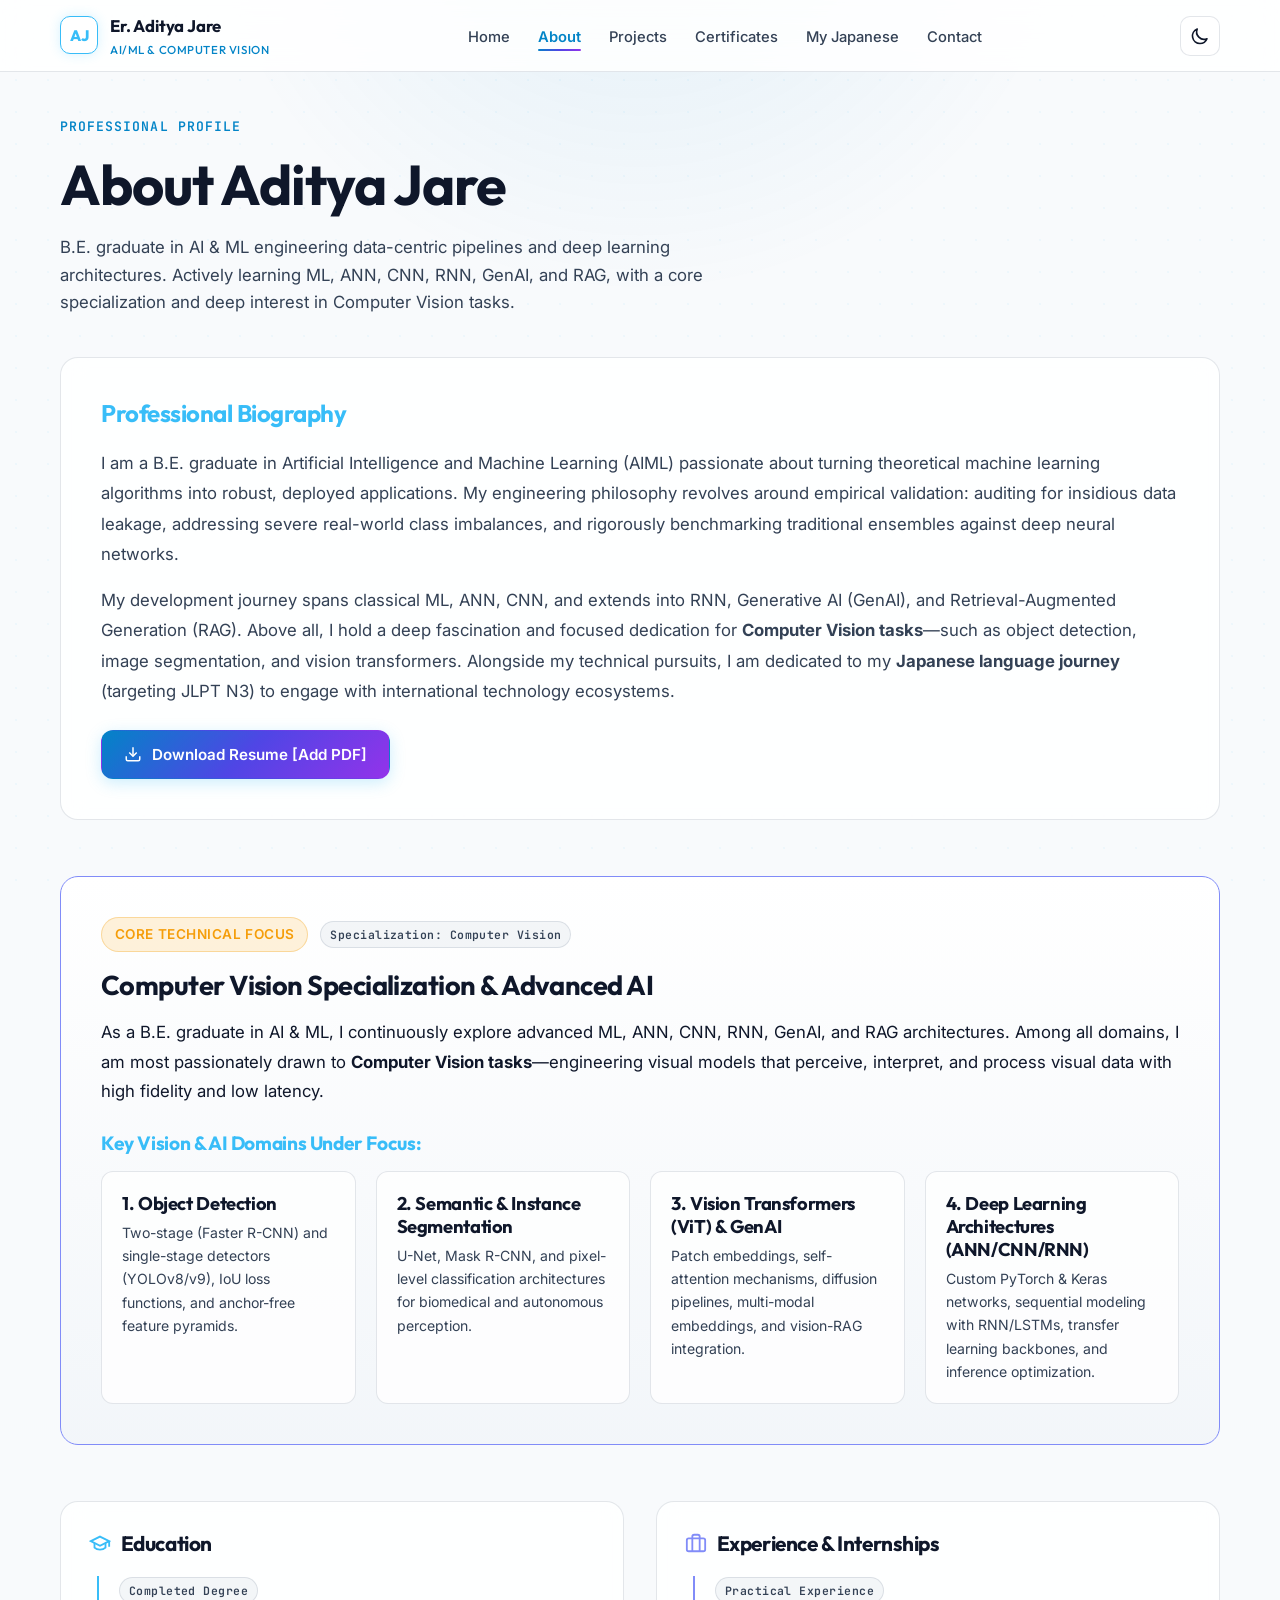
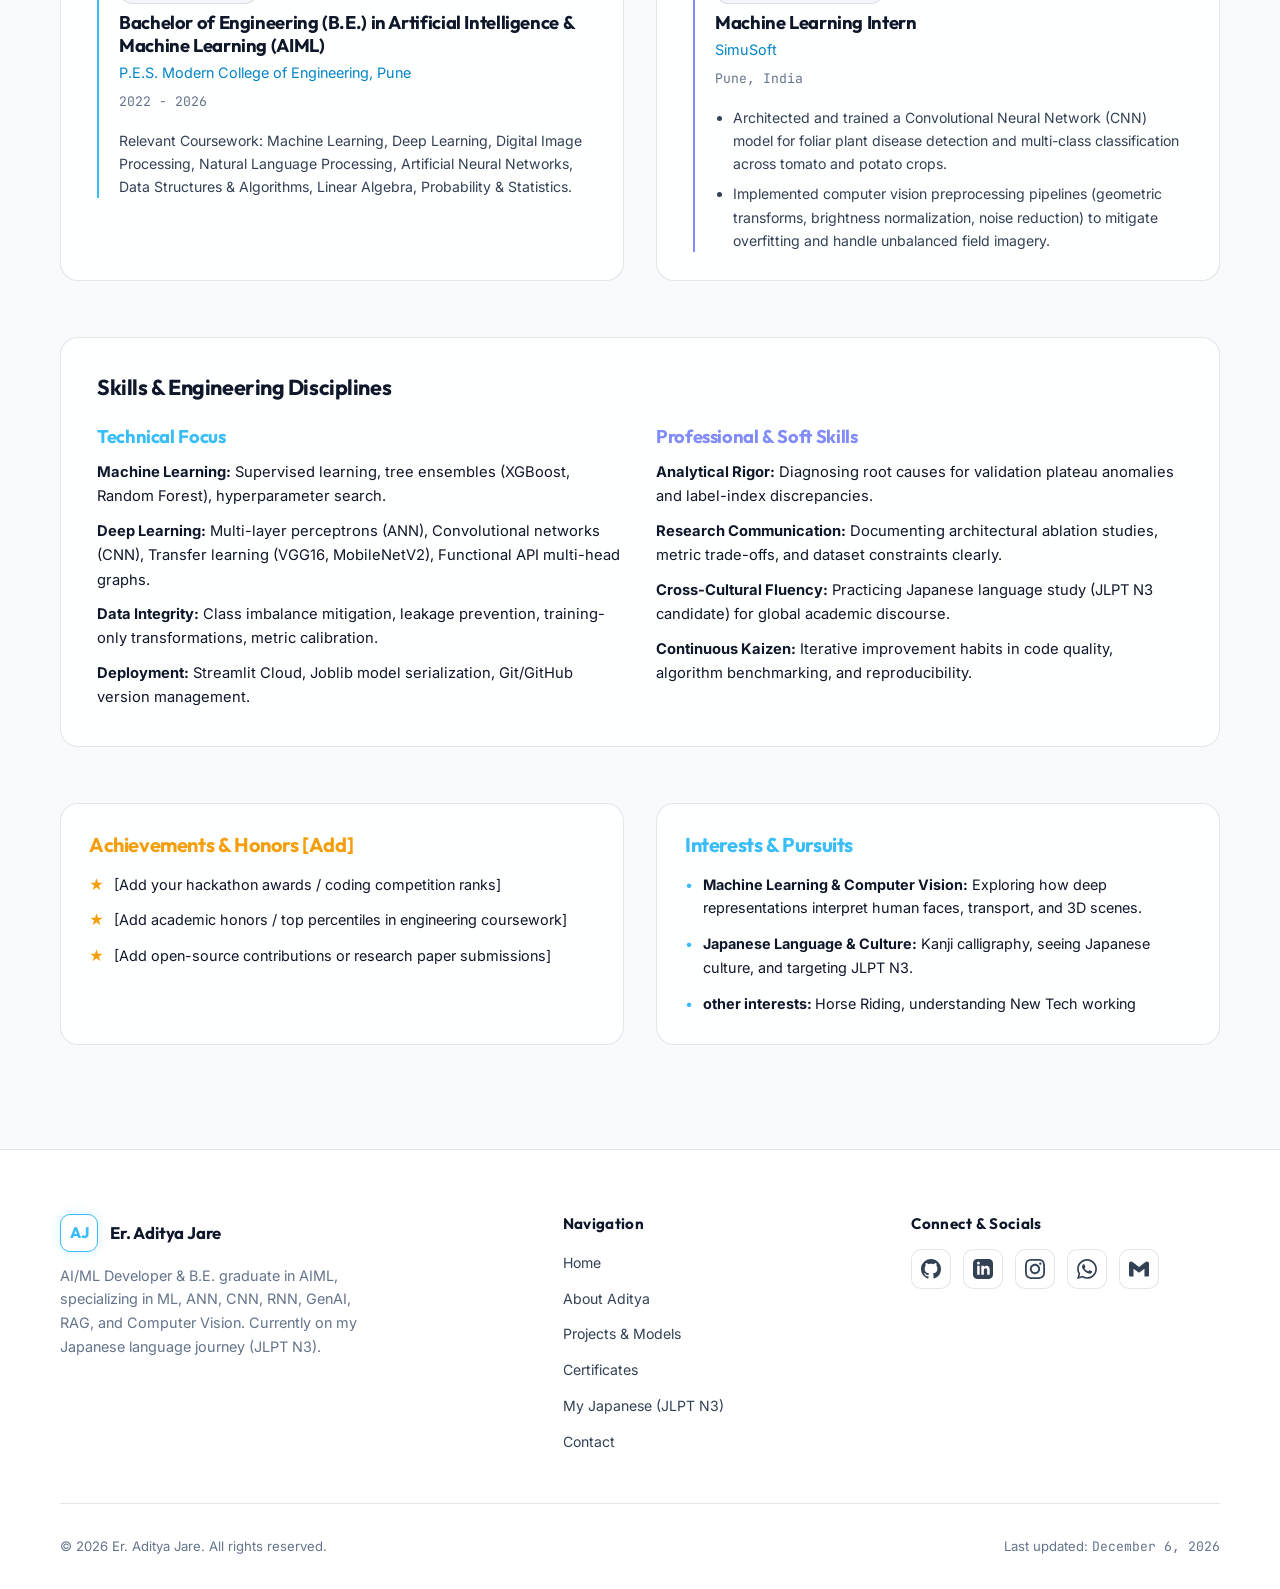
==== commit eddd9650: "fix: correct typo and add internship details in about page" ====
--- a/about.html
+++ b/about.html
@@ -193,16 +193,17 @@
                   <rect x="2" y="7" width="20" height="14" rx="2" ry="2" />
                   <path d="M16 21V5a2 2 0 0 0-2-2h-4a2 2 0 0 0-2 2v16" />
                 </svg>
-                Experience &amp; Internships [Add]
+                Experience &amp; Internships
               </h3>
               <div style="border-left: 2px solid var(--accent-indigo); padding-left: 1.25rem; margin-left: 0.5rem;">
                 <span class="badge badge-tag" style="margin-bottom: 0.4rem;">Practical Experience</span>
-                <h4 style="margin-bottom: 0.25rem;">MAchine Learning Intern</h4>
-                <p style="font-size: 0.9rem; color: var(--text-accent); margin-bottom: 0.4rem;"> SimuSoft</p>
-                <p style="font-size: 0.82rem; color: var(--text-muted); font-family: var(--font-mono);">Pune</p>
-                <p style="font-size: 0.88rem; color: var(--text-secondary); margin-top: 0.6rem;">
-
-                </p>
+                <h4 style="margin-bottom: 0.25rem;">Machine Learning Intern</h4>
+                <p style="font-size: 0.9rem; color: var(--text-accent); margin-bottom: 0.4rem;">SimuSoft</p>
+                <p style="font-size: 0.82rem; color: var(--text-muted); font-family: var(--font-mono);">Pune, India</p>
+                <ul style="font-size: 0.88rem; color: var(--text-secondary); margin-top: 0.65rem; padding-left: 1.15rem; display: flex; flex-direction: column; gap: 0.45rem; list-style-type: disc;">
+                  <li>Architected and trained a Convolutional Neural Network (CNN) model for foliar plant disease detection and multi-class classification across tomato and potato crops.</li>
+                  <li>Implemented computer vision preprocessing pipelines (geometric transforms, brightness normalization, noise reduction) to mitigate overfitting and handle unbalanced field imagery.</li>
+                </ul>
               </div>
             </div>
           </div>
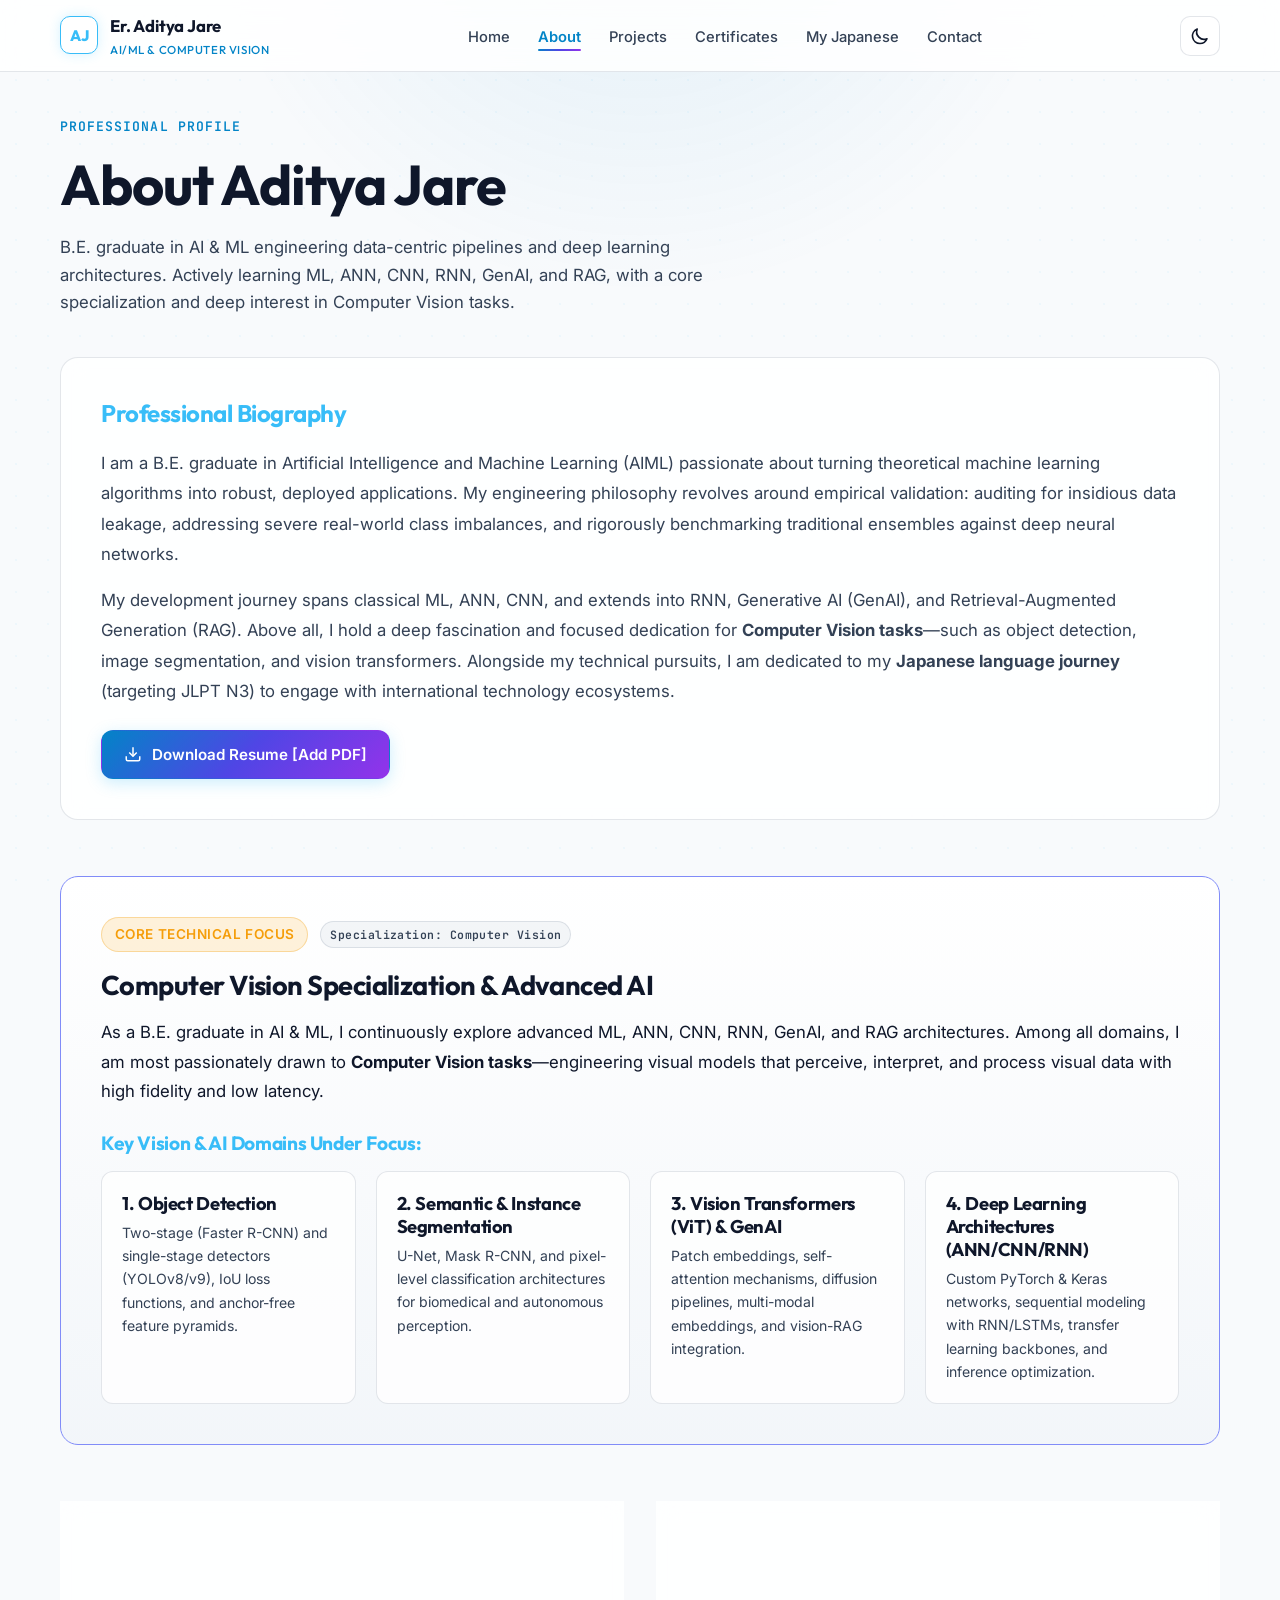
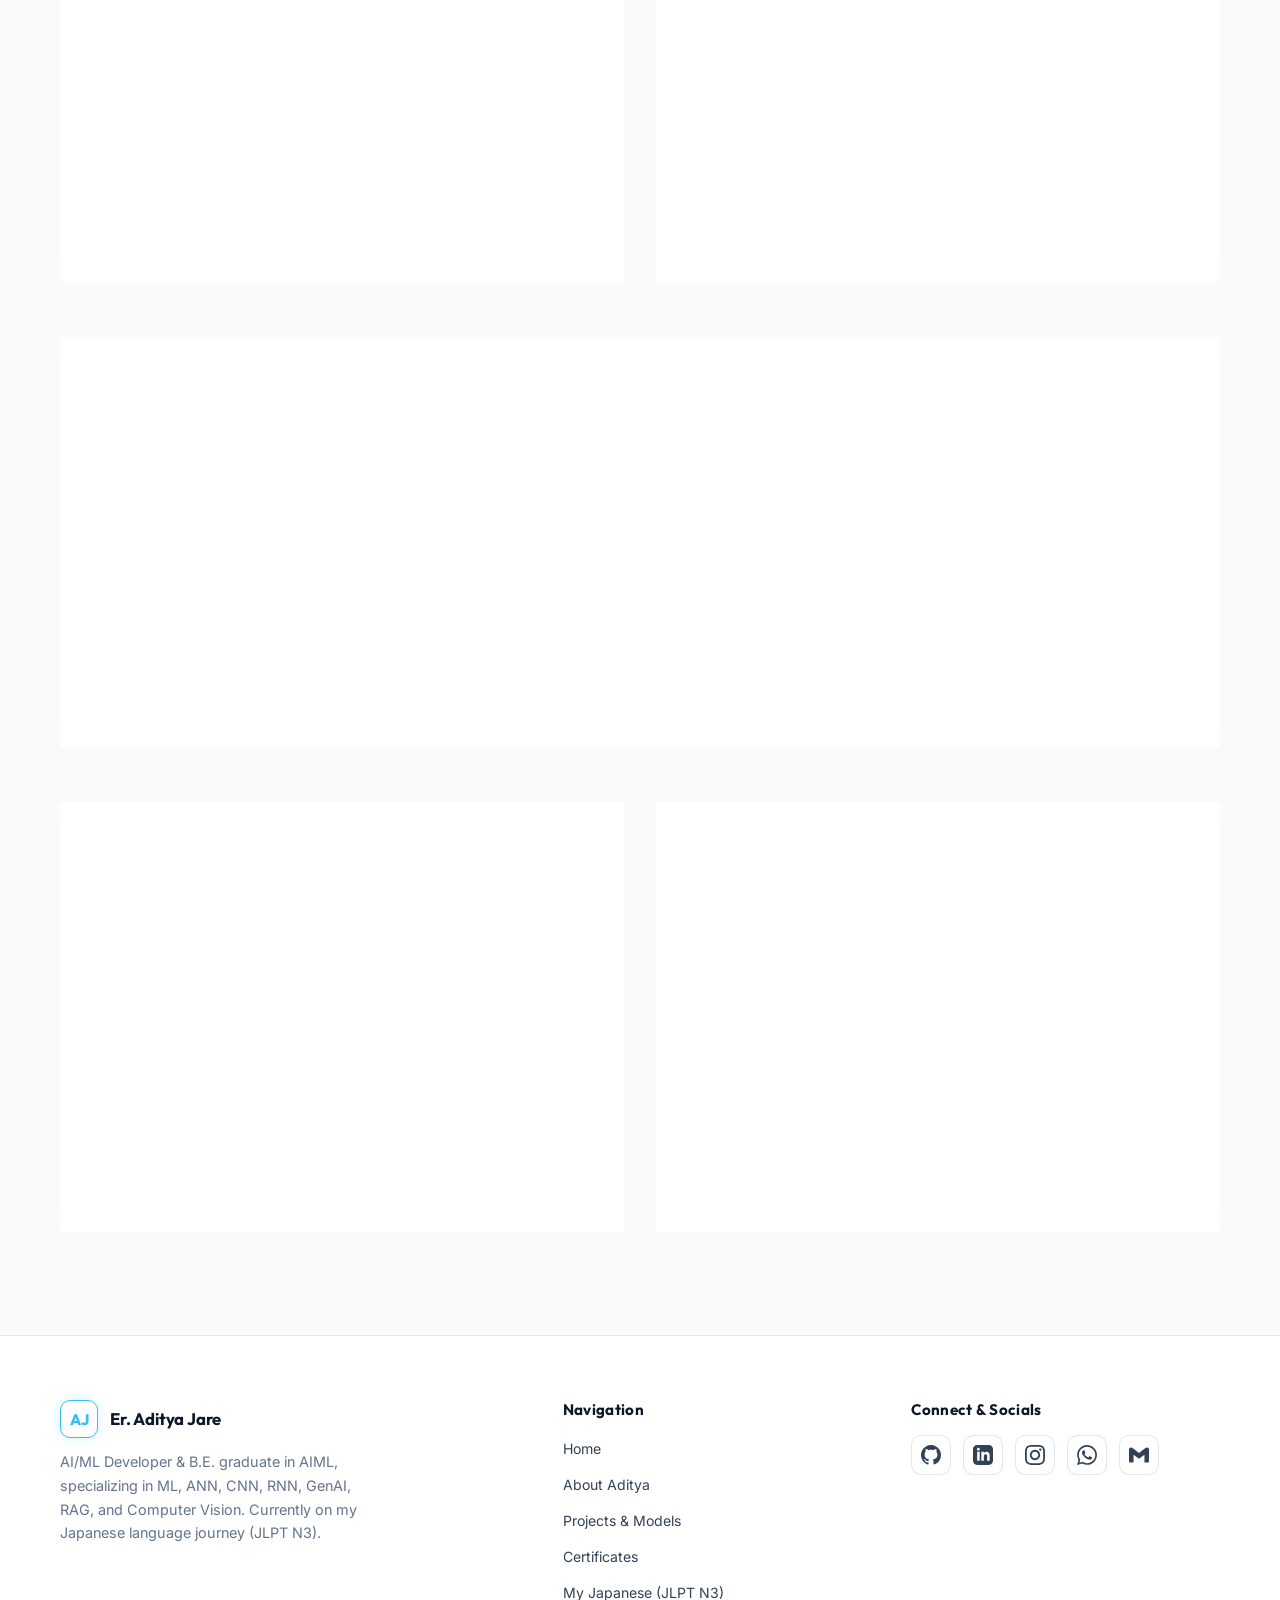
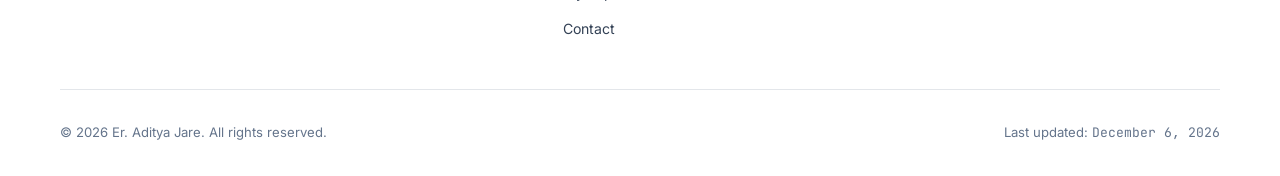
==== commit 5a26cf4c: "feat: add JURI-AI research publication to about page and create projects data and script files" ====
--- a/about.html
+++ b/about.html
@@ -245,22 +245,49 @@
         <!-- Achievements & Interests -->
         <div style="display: grid; grid-template-columns: repeat(auto-fit, minmax(320px, 1fr)); gap: 2rem;">
           <div class="card">
-            <h3 style="font-size: 1.25rem; margin-bottom: 1rem; color: var(--accent-amber);">Achievements &amp; Honors
-              [Add]</h3>
-            <ul style="list-style: none; display: flex; flex-direction: column; gap: 0.75rem; font-size: 0.9rem;">
-              <li style="display: flex; gap: 0.6rem;">
-                <span style="color: var(--accent-amber);">★</span>
-                <span>[Add your hackathon awards / coding competition ranks]</span>
-              </li>
-              <li style="display: flex; gap: 0.6rem;">
-                <span style="color: var(--accent-amber);">★</span>
-                <span>[Add academic honors / top percentiles in engineering coursework]</span>
-              </li>
-              <li style="display: flex; gap: 0.6rem;">
-                <span style="color: var(--accent-amber);">★</span>
-                <span>[Add open-source contributions or research paper submissions]</span>
-              </li>
-            </ul>
+            <h3 style="font-size: 1.25rem; margin-bottom: 1.25rem; color: var(--accent-amber); display: flex; align-items: center; gap: 0.6rem;">
+              <svg width="20" height="20" viewBox="0 0 24 24" fill="none" stroke="currentColor" stroke-width="2">
+                <path d="M4 19.5A2.5 2.5 0 0 1 6.5 17H20" />
+                <path d="M6.5 2H20v20H6.5A2.5 2.5 0 0 1 4 19.5v-15A2.5 2.5 0 0 1 6.5 2z" />
+              </svg>
+              Research &amp; Publications
+            </h3>
+            <div style="border-left: 2px solid var(--accent-amber); padding-left: 1.25rem; margin-left: 0.5rem;">
+              <div style="display: flex; gap: 0.5rem; align-items: center; flex-wrap: wrap; margin-bottom: 0.5rem;">
+                <span class="badge badge-tag" style="color: var(--accent-amber); border-color: rgba(245, 158, 11, 0.35);">Published Research Paper</span>
+                <span class="badge badge-tag text-mono" style="font-size: 0.75rem;">ISSN: 2349-6002</span>
+              </div>
+              <h4 style="margin-bottom: 0.35rem; font-size: 1.05rem; line-height: 1.45;">
+                JURI AI: AI System for Legal Assistance and Lawyer Appointment Management
+              </h4>
+              <p style="font-size: 0.88rem; color: var(--text-accent); margin-bottom: 0.35rem;">
+                International Journal of Innovative Research in Technology (IJIRT)
+              </p>
+              <p style="font-size: 0.82rem; color: var(--text-muted); font-family: var(--font-mono); margin-bottom: 0.75rem;">
+                Volume 13, Issue 1 | June 2026 | Authors: S. Tikole, A. Jare, R. Margale, F. Mistry
+              </p>
+              <p style="font-size: 0.88rem; color: var(--text-secondary); line-height: 1.65; margin-bottom: 1.2rem;">
+                Pioneered a LegalTech intelligence architecture integrating Retrieval-Augmented Generation (RAG) with Pinecone vector search, ML-driven contract clause classification (89.42% accuracy), statutory Indian regulatory validation, and automated lawyer appointment workflows.
+              </p>
+              <div style="display: flex; gap: 0.75rem; flex-wrap: wrap;">
+                <a href="https://ijirt.org/article?manuscript=205171" target="_blank" rel="noopener noreferrer" class="btn btn-outline btn-sm" style="display: inline-flex; align-items: center; gap: 0.4rem;">
+                  <svg width="14" height="14" viewBox="0 0 24 24" fill="none" stroke="currentColor" stroke-width="2">
+                    <path d="M18 13v6a2 2 0 0 1-2 2H5a2 2 0 0 1-2-2V8a2 2 0 0 1 2-2h6" />
+                    <polyline points="15 3 21 3 21 9" />
+                    <line x1="10" y1="14" x2="21" y2="3" />
+                  </svg>
+                  View Paper (IJIRT)
+                </a>
+                <a href="https://ijirt.org/publishedpaper/IJIRT205171_PAPER.pdf" target="_blank" rel="noopener noreferrer" class="btn btn-secondary btn-sm" style="display: inline-flex; align-items: center; gap: 0.4rem;">
+                  <svg width="14" height="14" viewBox="0 0 24 24" fill="none" stroke="currentColor" stroke-width="2">
+                    <path d="M21 15v4a2 2 0 0 1-2 2H5a2 2 0 0 1-2-2v-4" />
+                    <polyline points="7 10 12 15 17 10" />
+                    <line x1="12" y1="15" x2="12" y2="3" />
+                  </svg>
+                  Download PDF
+                </a>
+              </div>
+            </div>
           </div>
 
           <div class="card">
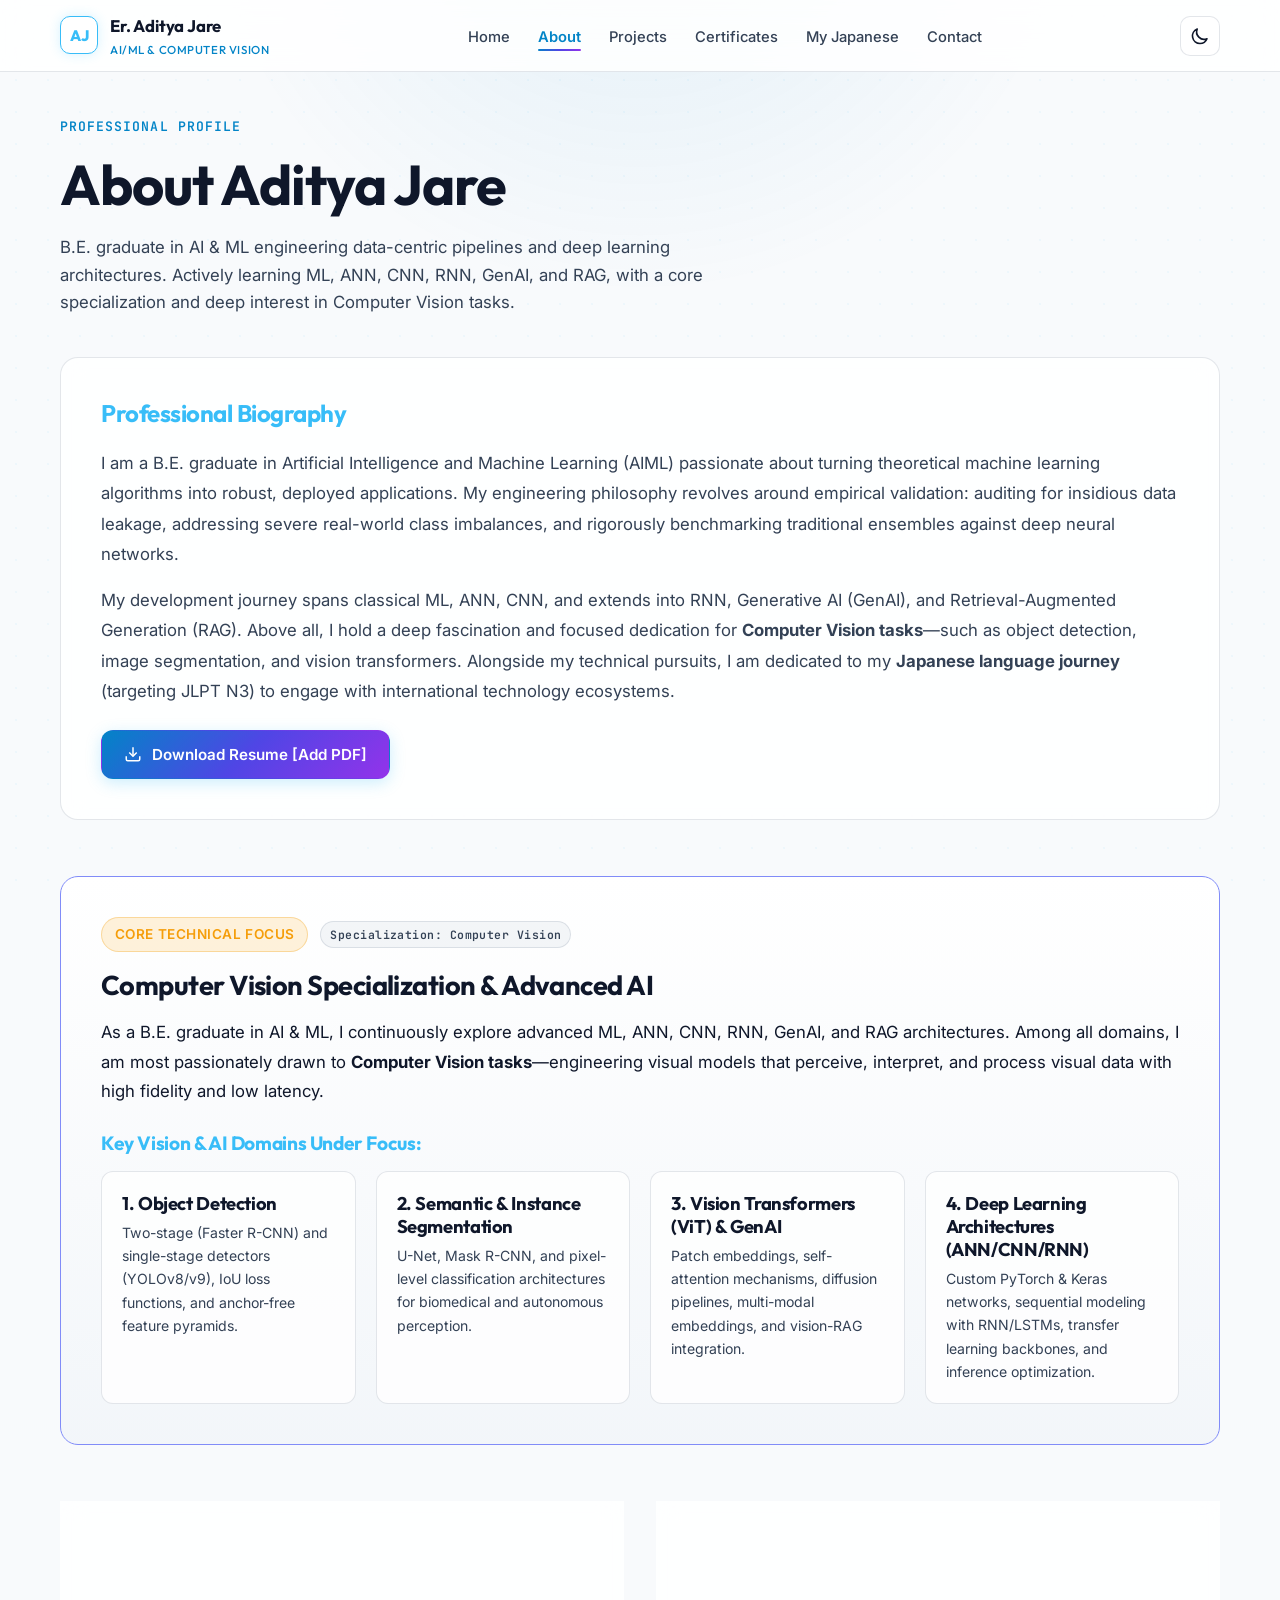
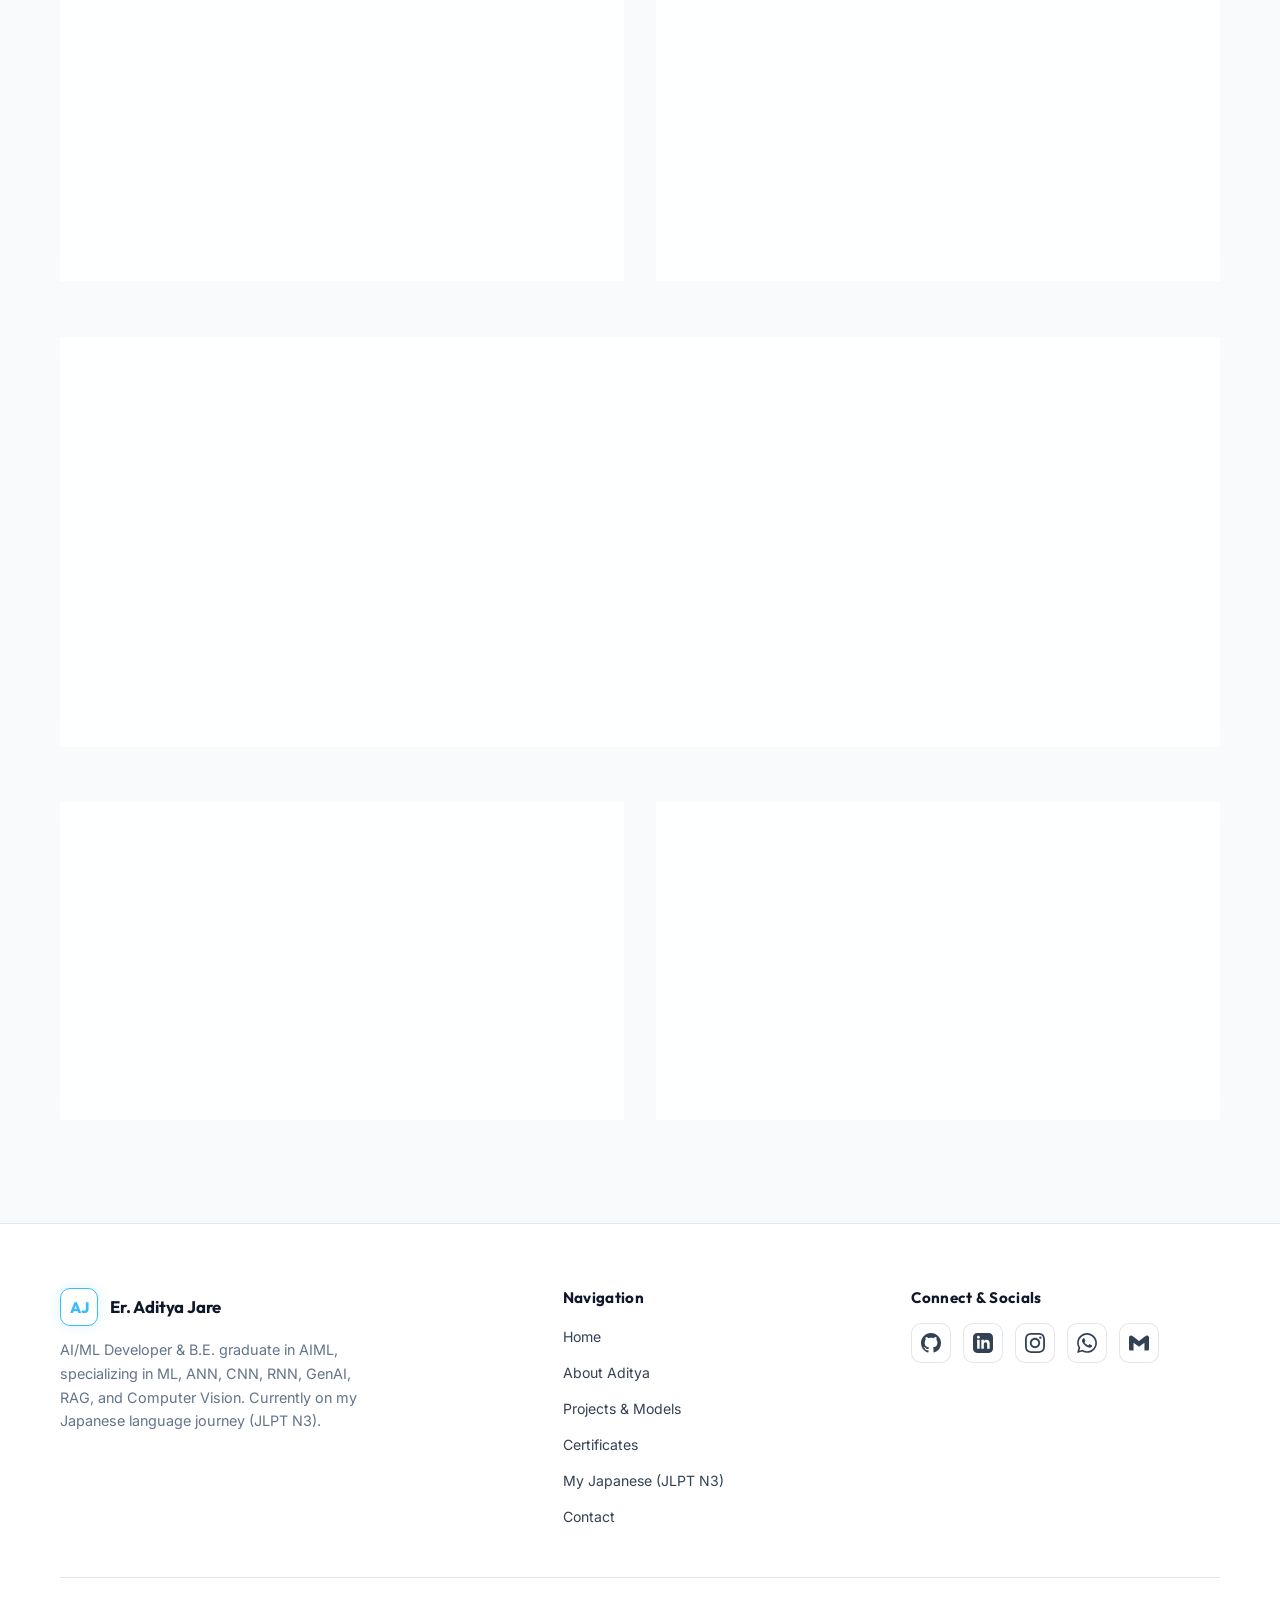
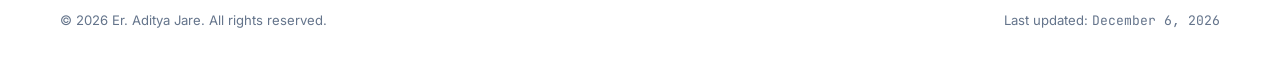
==== commit 3223f081: "refactor: format HTML and remove description paragraph in about.html" ====
--- a/about.html
+++ b/about.html
@@ -200,9 +200,12 @@
                 <h4 style="margin-bottom: 0.25rem;">Machine Learning Intern</h4>
                 <p style="font-size: 0.9rem; color: var(--text-accent); margin-bottom: 0.4rem;">SimuSoft</p>
                 <p style="font-size: 0.82rem; color: var(--text-muted); font-family: var(--font-mono);">Pune, India</p>
-                <ul style="font-size: 0.88rem; color: var(--text-secondary); margin-top: 0.65rem; padding-left: 1.15rem; display: flex; flex-direction: column; gap: 0.45rem; list-style-type: disc;">
-                  <li>Architected and trained a Convolutional Neural Network (CNN) model for foliar plant disease detection and multi-class classification across tomato and potato crops.</li>
-                  <li>Implemented computer vision preprocessing pipelines (geometric transforms, brightness normalization, noise reduction) to mitigate overfitting and handle unbalanced field imagery.</li>
+                <ul
+                  style="font-size: 0.88rem; color: var(--text-secondary); margin-top: 0.65rem; padding-left: 1.15rem; display: flex; flex-direction: column; gap: 0.45rem; list-style-type: disc;">
+                  <li>Architected and trained a Convolutional Neural Network (CNN) model for foliar plant disease
+                    detection and multi-class classification across tomato and potato crops.</li>
+                  <li>Implemented computer vision preprocessing pipelines (geometric transforms, brightness
+                    normalization, noise reduction) to mitigate overfitting and handle unbalanced field imagery.</li>
                 </ul>
               </div>
             </div>
@@ -245,7 +248,8 @@
         <!-- Achievements & Interests -->
         <div style="display: grid; grid-template-columns: repeat(auto-fit, minmax(320px, 1fr)); gap: 2rem;">
           <div class="card">
-            <h3 style="font-size: 1.25rem; margin-bottom: 1.25rem; color: var(--accent-amber); display: flex; align-items: center; gap: 0.6rem;">
+            <h3
+              style="font-size: 1.25rem; margin-bottom: 1.25rem; color: var(--accent-amber); display: flex; align-items: center; gap: 0.6rem;">
               <svg width="20" height="20" viewBox="0 0 24 24" fill="none" stroke="currentColor" stroke-width="2">
                 <path d="M4 19.5A2.5 2.5 0 0 1 6.5 17H20" />
                 <path d="M6.5 2H20v20H6.5A2.5 2.5 0 0 1 4 19.5v-15A2.5 2.5 0 0 1 6.5 2z" />
@@ -254,7 +258,9 @@
             </h3>
             <div style="border-left: 2px solid var(--accent-amber); padding-left: 1.25rem; margin-left: 0.5rem;">
               <div style="display: flex; gap: 0.5rem; align-items: center; flex-wrap: wrap; margin-bottom: 0.5rem;">
-                <span class="badge badge-tag" style="color: var(--accent-amber); border-color: rgba(245, 158, 11, 0.35);">Published Research Paper</span>
+                <span class="badge badge-tag"
+                  style="color: var(--accent-amber); border-color: rgba(245, 158, 11, 0.35);">Published Research
+                  Paper</span>
                 <span class="badge badge-tag text-mono" style="font-size: 0.75rem;">ISSN: 2349-6002</span>
               </div>
               <h4 style="margin-bottom: 0.35rem; font-size: 1.05rem; line-height: 1.45;">
@@ -263,14 +269,13 @@
               <p style="font-size: 0.88rem; color: var(--text-accent); margin-bottom: 0.35rem;">
                 International Journal of Innovative Research in Technology (IJIRT)
               </p>
-              <p style="font-size: 0.82rem; color: var(--text-muted); font-family: var(--font-mono); margin-bottom: 0.75rem;">
+              <p
+                style="font-size: 0.82rem; color: var(--text-muted); font-family: var(--font-mono); margin-bottom: 0.75rem;">
                 Volume 13, Issue 1 | June 2026 | Authors: S. Tikole, A. Jare, R. Margale, F. Mistry
               </p>
-              <p style="font-size: 0.88rem; color: var(--text-secondary); line-height: 1.65; margin-bottom: 1.2rem;">
-                Pioneered a LegalTech intelligence architecture integrating Retrieval-Augmented Generation (RAG) with Pinecone vector search, ML-driven contract clause classification (89.42% accuracy), statutory Indian regulatory validation, and automated lawyer appointment workflows.
-              </p>
               <div style="display: flex; gap: 0.75rem; flex-wrap: wrap;">
-                <a href="https://ijirt.org/article?manuscript=205171" target="_blank" rel="noopener noreferrer" class="btn btn-outline btn-sm" style="display: inline-flex; align-items: center; gap: 0.4rem;">
+                <a href="https://ijirt.org/article?manuscript=205171" target="_blank" rel="noopener noreferrer"
+                  class="btn btn-outline btn-sm" style="display: inline-flex; align-items: center; gap: 0.4rem;">
                   <svg width="14" height="14" viewBox="0 0 24 24" fill="none" stroke="currentColor" stroke-width="2">
                     <path d="M18 13v6a2 2 0 0 1-2 2H5a2 2 0 0 1-2-2V8a2 2 0 0 1 2-2h6" />
                     <polyline points="15 3 21 3 21 9" />
@@ -278,7 +283,9 @@
                   </svg>
                   View Paper (IJIRT)
                 </a>
-                <a href="https://ijirt.org/publishedpaper/IJIRT205171_PAPER.pdf" target="_blank" rel="noopener noreferrer" class="btn btn-secondary btn-sm" style="display: inline-flex; align-items: center; gap: 0.4rem;">
+                <a href="https://ijirt.org/publishedpaper/IJIRT205171_PAPER.pdf" target="_blank"
+                  rel="noopener noreferrer" class="btn btn-secondary btn-sm"
+                  style="display: inline-flex; align-items: center; gap: 0.4rem;">
                   <svg width="14" height="14" viewBox="0 0 24 24" fill="none" stroke="currentColor" stroke-width="2">
                     <path d="M21 15v4a2 2 0 0 1-2 2H5a2 2 0 0 1-2-2v-4" />
                     <polyline points="7 10 12 15 17 10" />
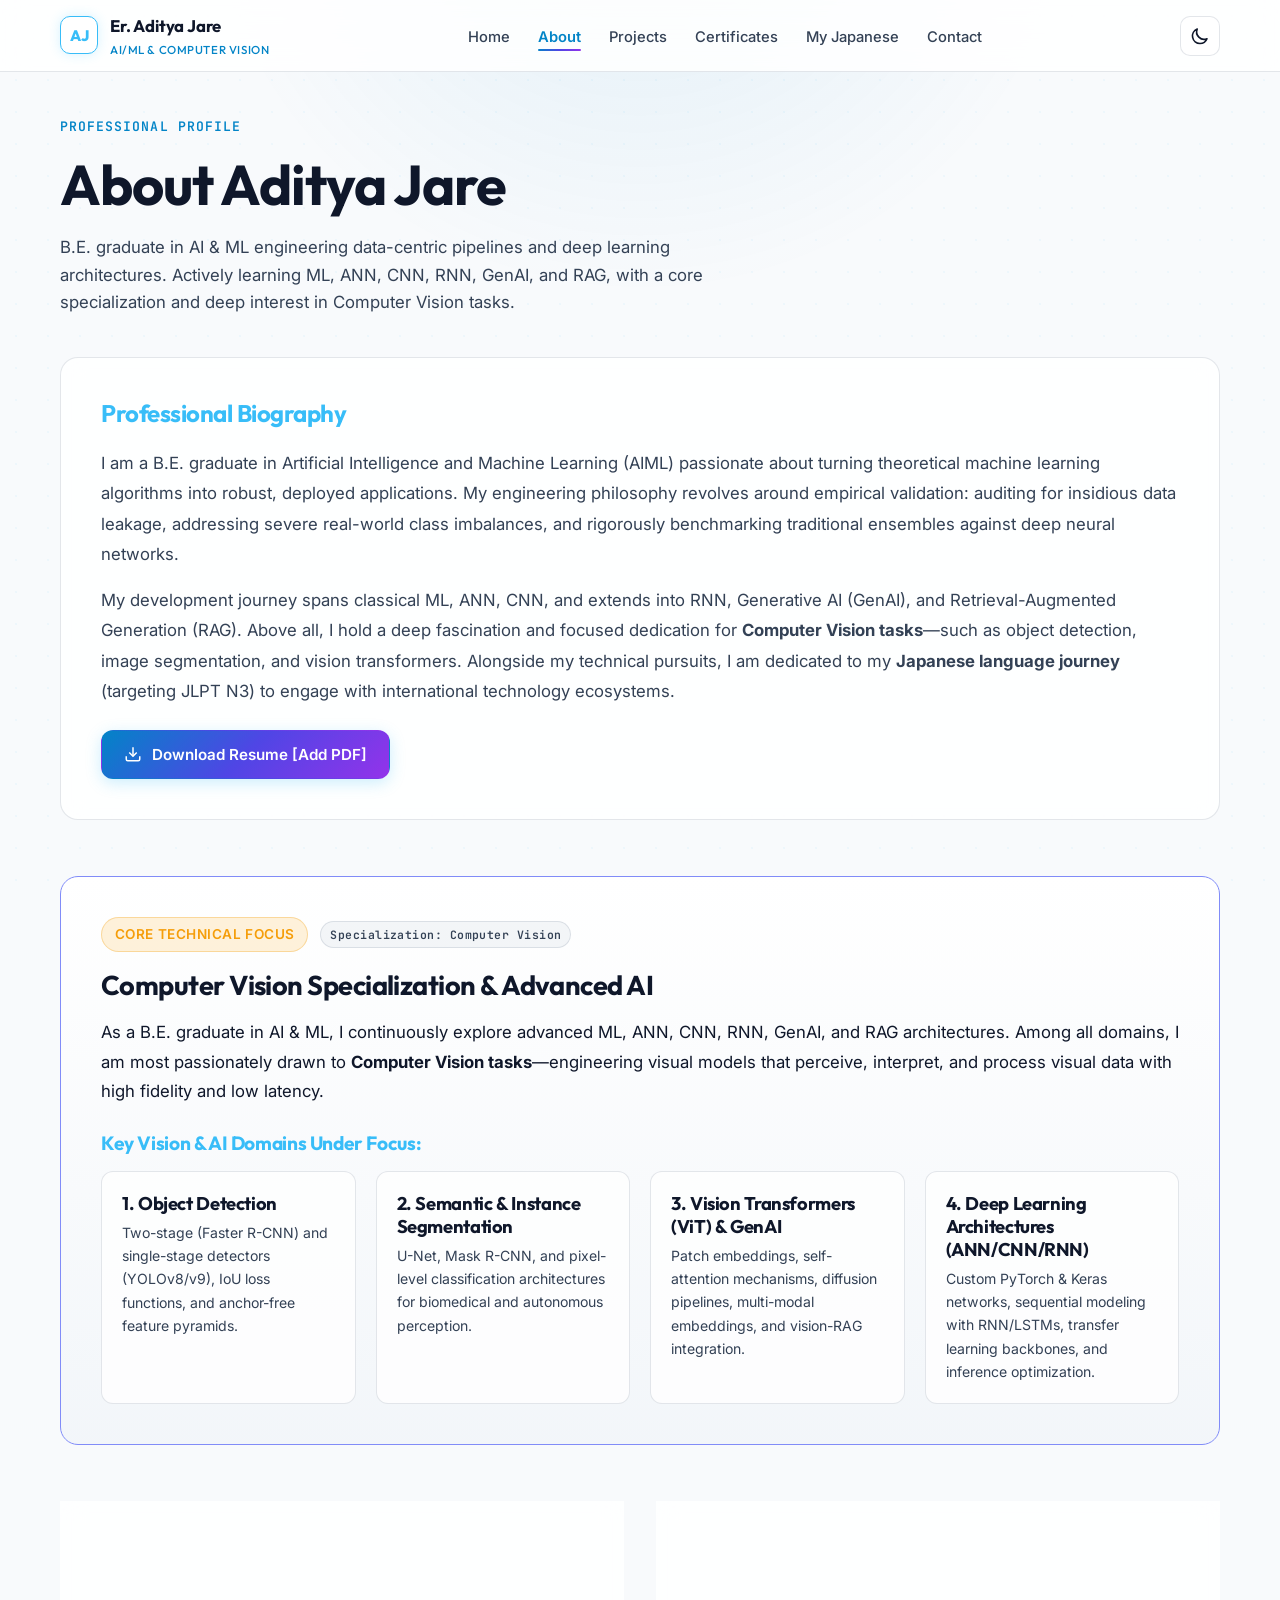
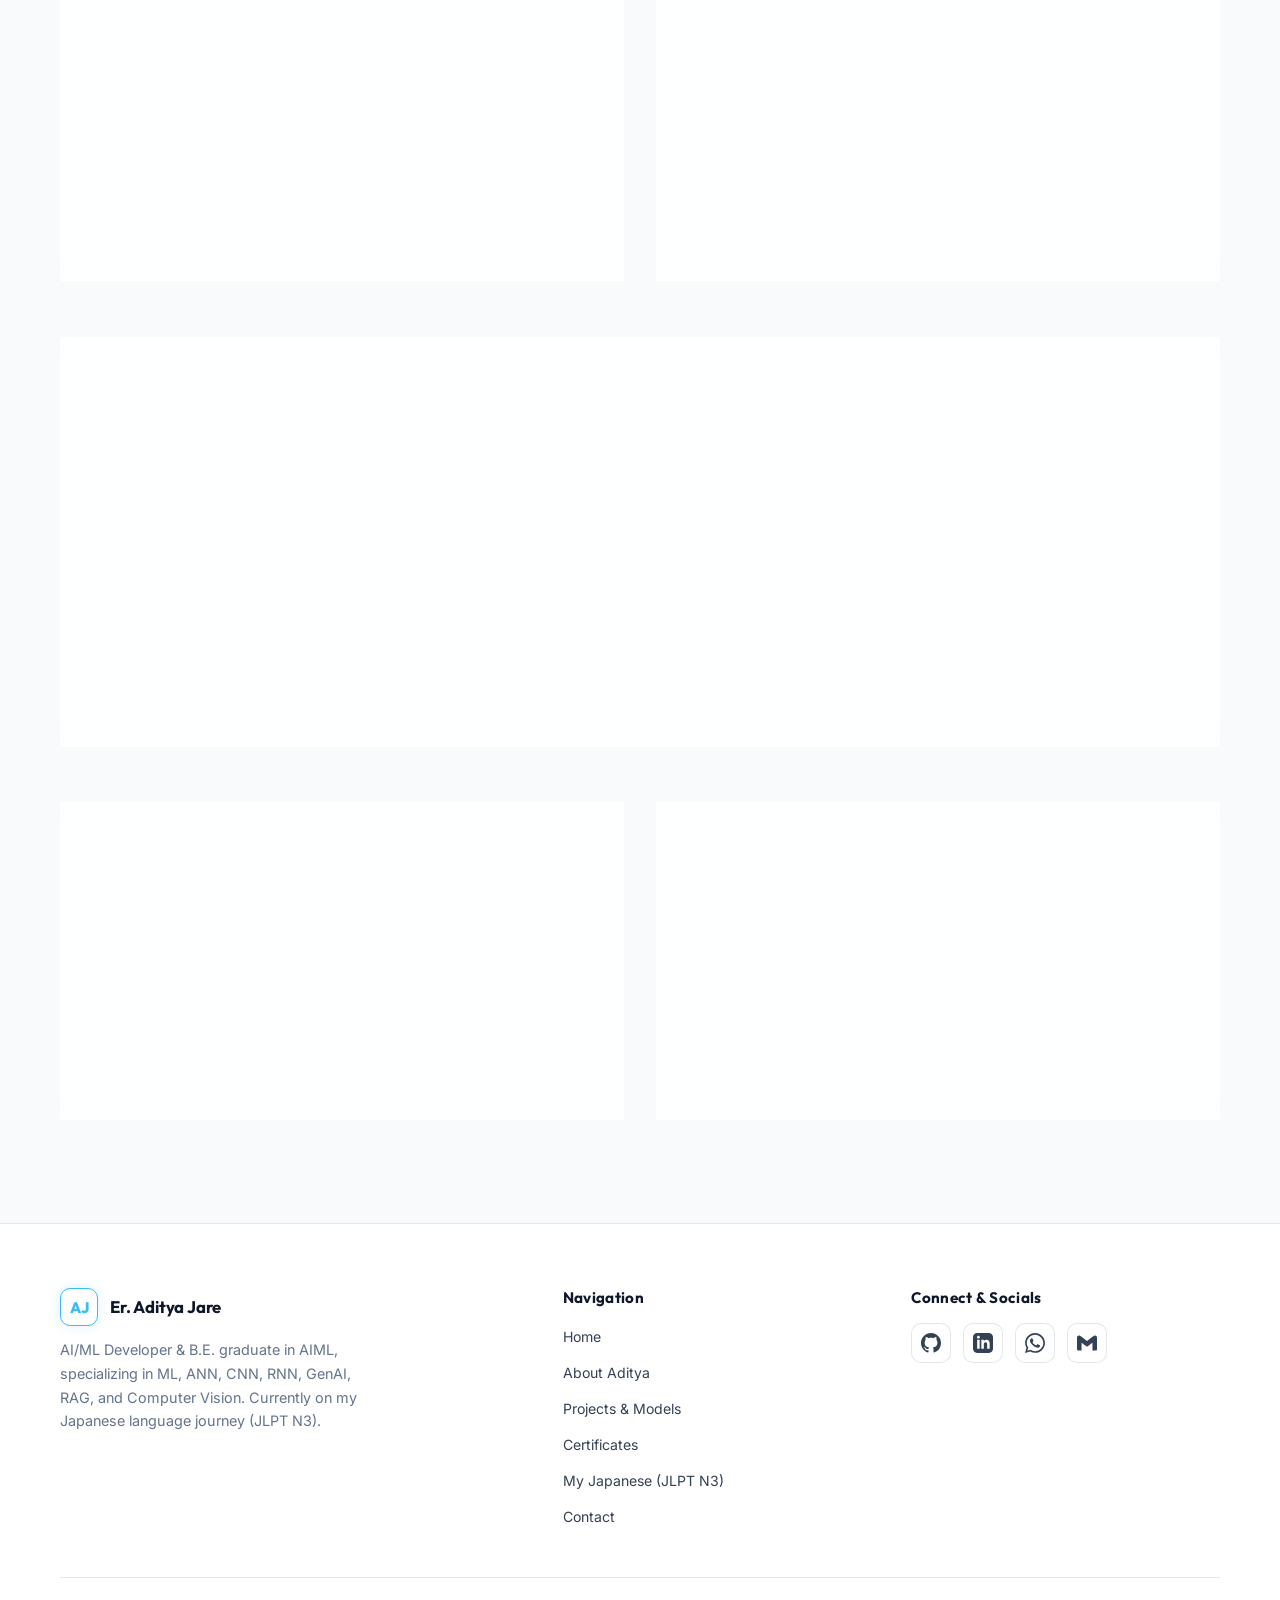
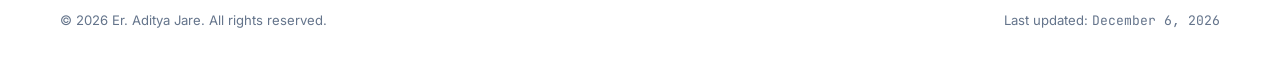
==== commit 70ef3826: "refactor: remove Instagram links across site pages and add profile data JSON" ====
--- a/about.html
+++ b/about.html
@@ -365,11 +365,7 @@
                 <path
                   d="M19 0h-14c-2.761 0-5 2.239-5 5v14c0 2.761 2.239 5 5 5h14c2.762 0 5-2.239 5-5v-14c0-2.761-2.238-5-5-5zm-11 19h-3v-11h3v11zm-1.5-12.268c-.966 0-1.75-.79-1.75-1.764s.784-1.764 1.75-1.764 1.75.79 1.75 1.764-.783 1.764-1.75 1.764zm13.5 12.268h-3v-5.604c0-3.368-4-3.113-4 0v5.604h-3v-11h3v1.765c1.396-2.586 7-2.777 7 2.476v6.759z" />
               </svg></a>
-            <a href="[Add your Instagram URL]" target="_blank" rel="noopener noreferrer" class="footer-social-btn"
-              aria-label="Instagram"><svg width="20" height="20" viewBox="0 0 24 24" fill="currentColor">
-                <path
-                  d="M12 2.163c3.204 0 3.584.012 4.85.07 3.252.148 4.771 1.691 4.919 4.919.058 1.265.069 1.645.069 4.849 0 3.205-.012 3.584-.069 4.849-.149 3.225-1.664 4.771-4.919 4.919-1.266.058-1.644.07-4.85.07-3.204 0-3.584-.012-4.849-.07-3.26-.149-4.771-1.699-4.919-4.92-.058-1.265-.07-1.644-.07-4.849 0-3.204.013-3.583.07-4.849.149-3.227 1.664-4.771 4.919-4.919 1.266-.057 1.645-.069 4.849-.069zm0-2.163c-3.259 0-3.667.014-4.947.072-4.358.2-6.78 2.618-6.98 6.98-.059 1.281-.073 1.689-.073 4.948 0 3.259.014 3.668.072 4.948.2 4.358 2.618 6.78 6.98 6.98 1.281.058 1.689.072 4.948.072 3.259 0 3.668-.014 4.948-.072 4.354-.2 6.782-2.618 6.979-6.98.059-1.28.073-1.689.073-4.948 0-3.259-.014-3.667-.072-4.947-.196-4.354-2.617-6.78-6.979-6.98-1.281-.059-1.69-.073-4.949-.073zm0 5.838c-3.403 0-6.162 2.759-6.162 6.162s2.759 6.163 6.162 6.163 6.162-2.759 6.162-6.163c0-3.403-2.759-6.162-6.162-6.162zm0 10.162c-2.209 0-4-1.79-4-4 0-2.209 1.791-4 4-4s4 1.791 4 4c0 2.21-1.791 4-4 4zm6.406-11.845c-.796 0-1.441.645-1.441 1.44s.645 1.44 1.441 1.44c.795 0 1.439-.645 1.439-1.44s-.644-1.44-1.439-1.44z" />
-              </svg></a>
+
             <a href="https://wa.me/919579635665" target="_blank" rel="noopener noreferrer" class="footer-social-btn"
               aria-label="WhatsApp"><svg width="20" height="20" viewBox="0 0 24 24" fill="currentColor">
                 <path
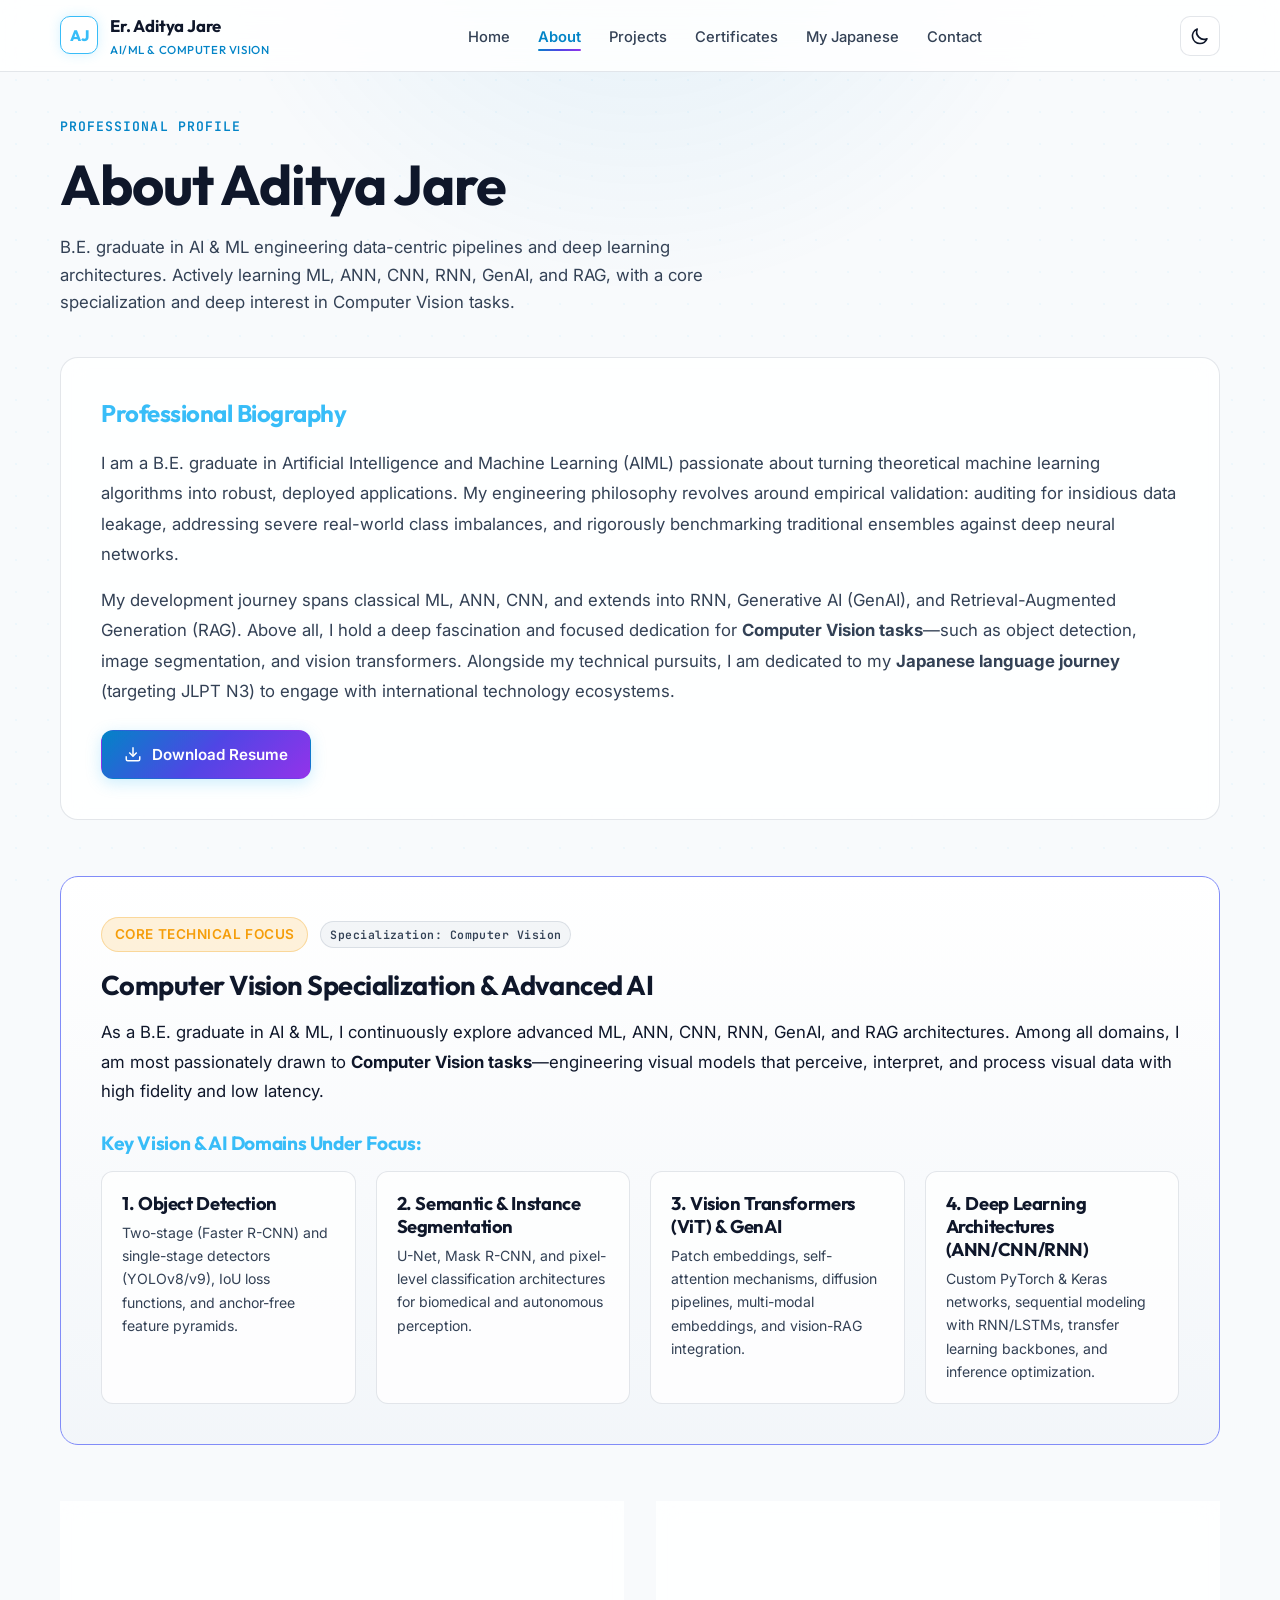
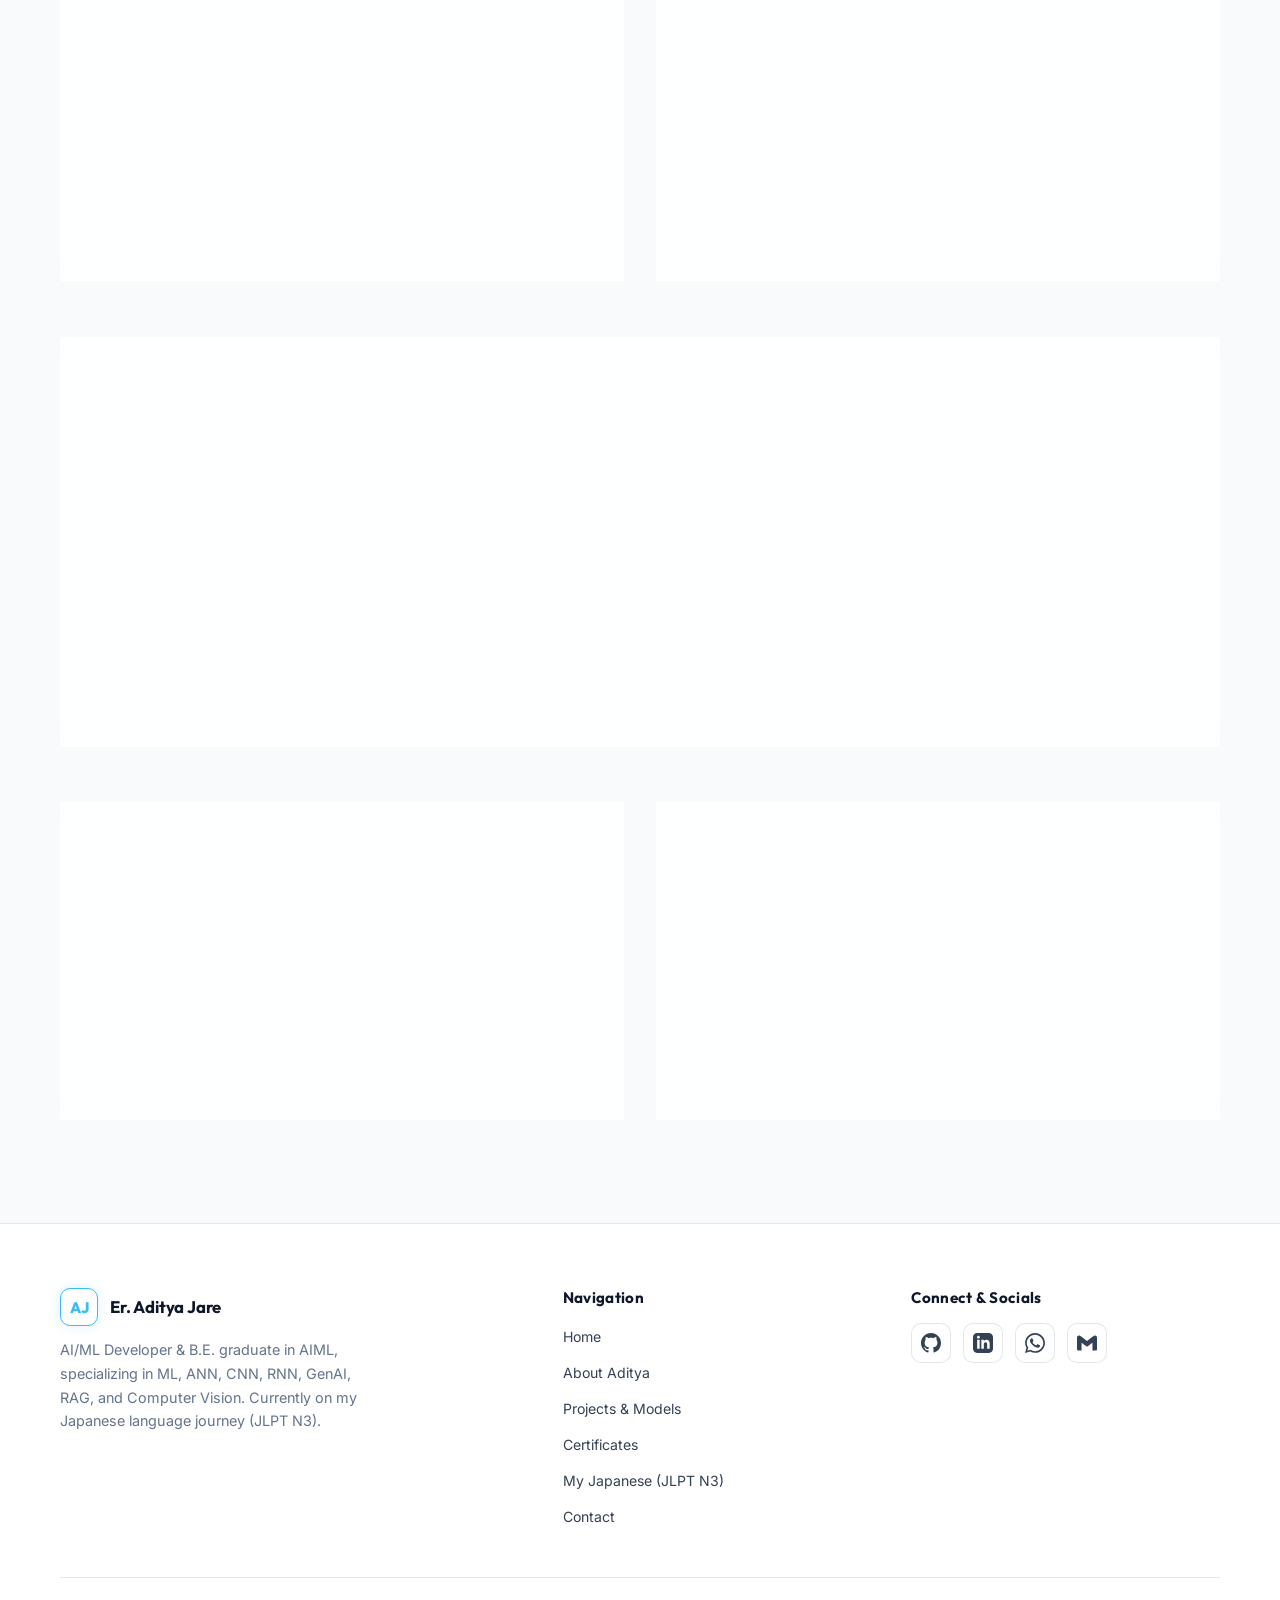
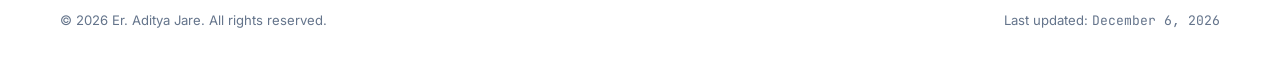
==== commit e71165d3: "feat: add profile data, resume PDF asset, and update resume links across pages" ====
--- a/about.html
+++ b/about.html
@@ -94,14 +94,14 @@
                 journey</strong> (targeting JLPT N3) to engage with international technology ecosystems.
             </p>
             <div style="margin-top: 1.5rem;">
-              <a href="[Add resume PDF]" target="_blank" rel="noopener noreferrer" class="btn btn-primary"
-                title="Download official PDF resume">
+              <a href="assets/Aditya_Jare_Resume_latest_portfolio.pdf" target="_blank" rel="noopener noreferrer"
+                class="btn btn-primary" title="Download official PDF resume">
                 <svg width="18" height="18" viewBox="0 0 24 24" fill="none" stroke="currentColor" stroke-width="2">
                   <path d="M21 15v4a2 2 0 0 1-2 2H5a2 2 0 0 1-2-2v-4" />
                   <polyline points="7 10 12 15 17 10" />
                   <line x1="12" y1="15" x2="12" y2="3" />
                 </svg>
-                Download Resume [Add PDF]
+                Download Resume
               </a>
             </div>
           </div>
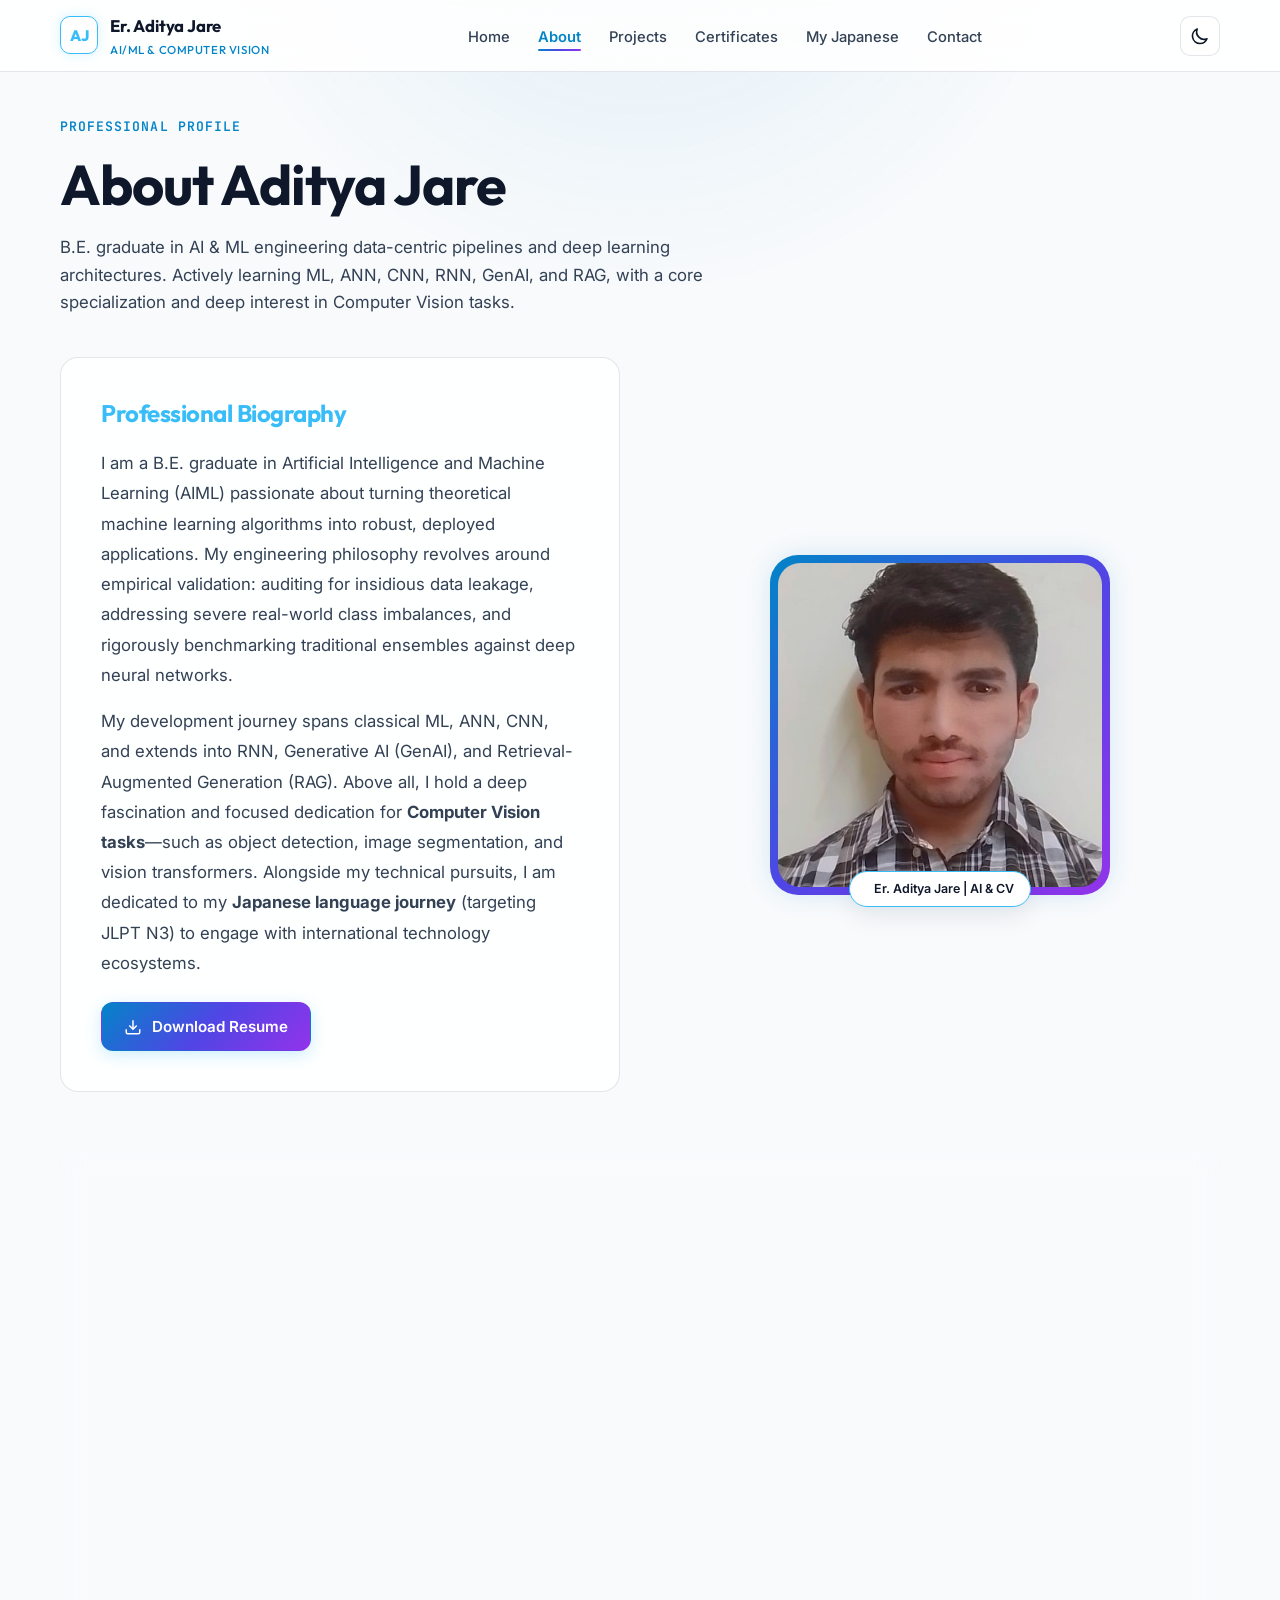
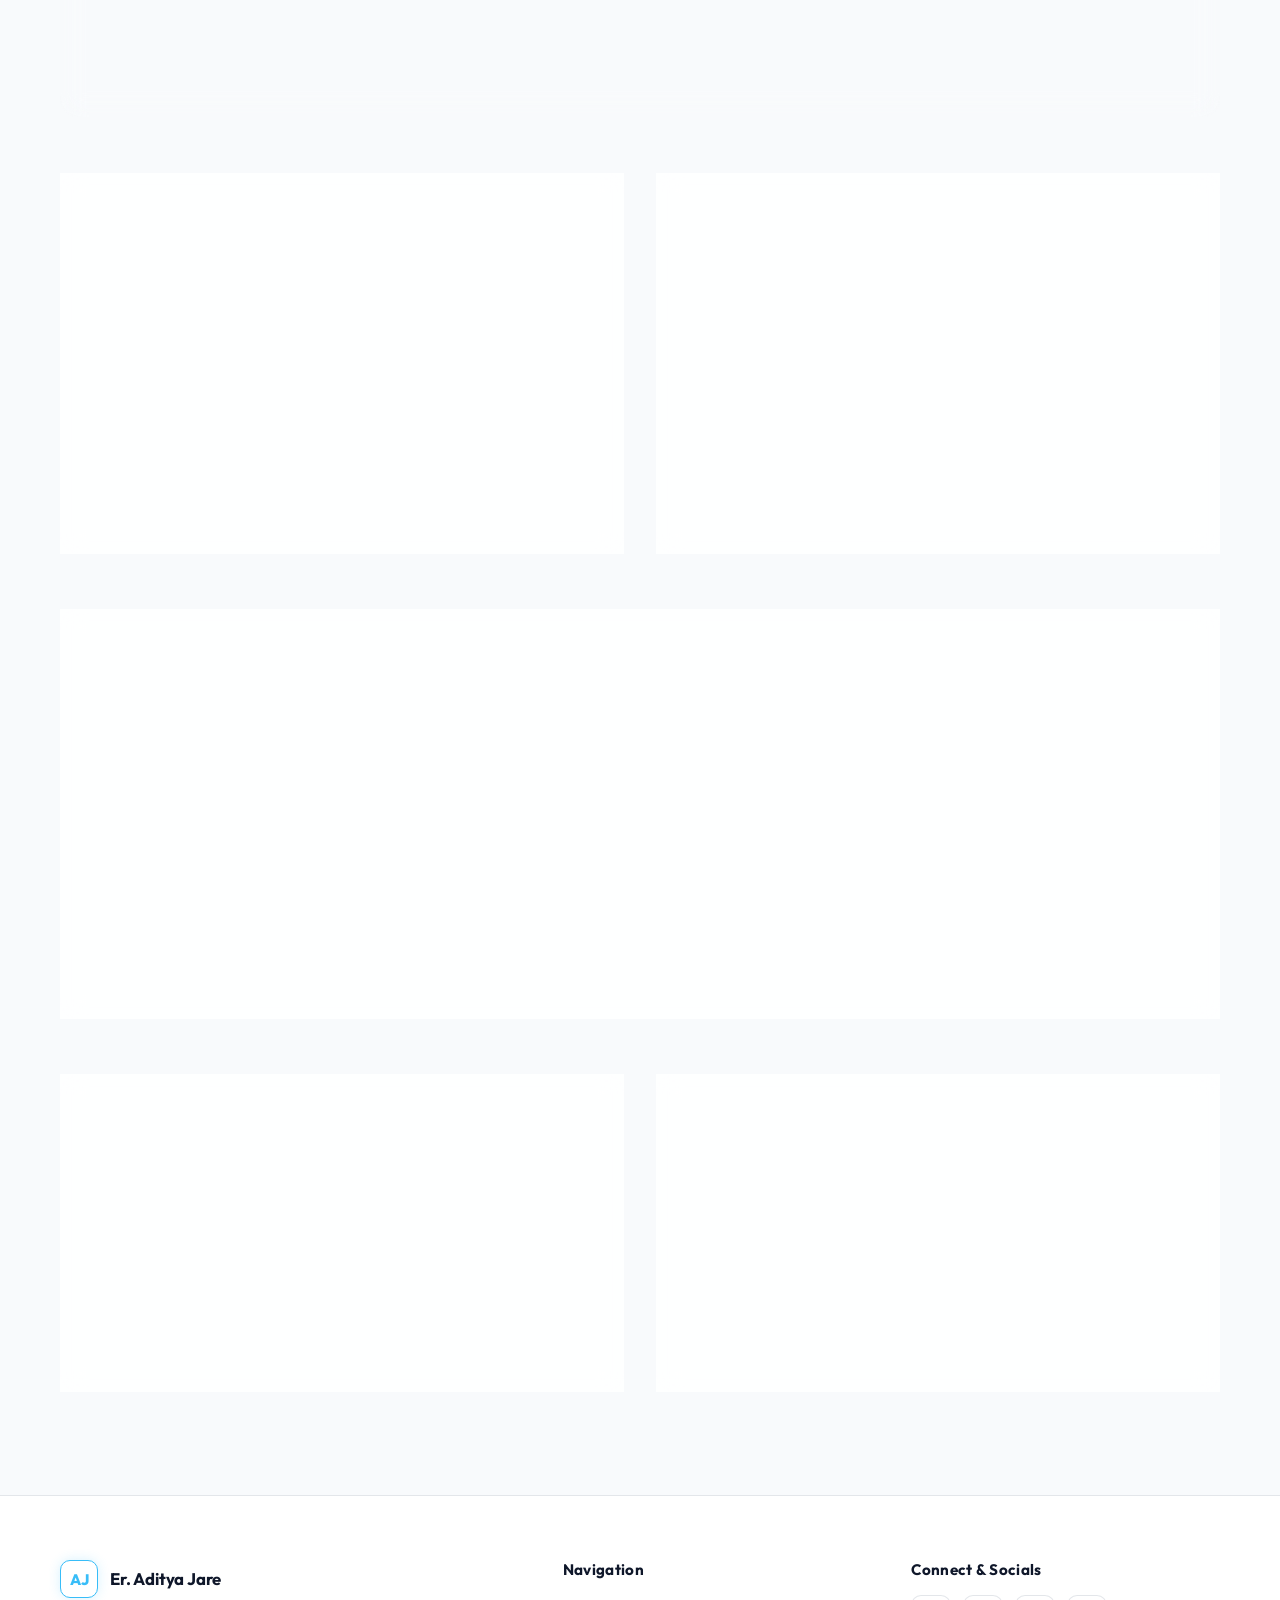
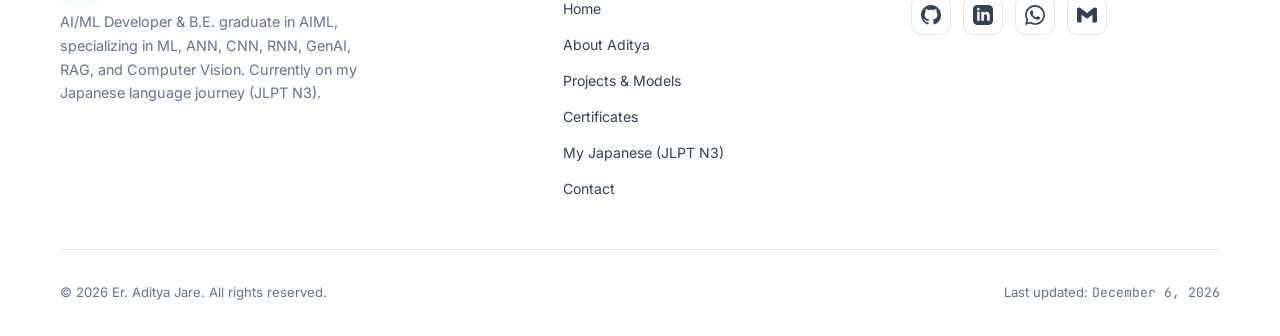
==== commit 36b18ee5: "feat: add profile data JSON and update site with new profile images and layout" ====
--- a/about.html
+++ b/about.html
@@ -7,6 +7,8 @@
   <title>About | Er. Aditya Jare - AI/ML Developer</title>
   <meta name="description"
     content="Professional bio, education, and technical trajectory of Er. Aditya Jare, B.E. graduate in AIML actively exploring ML, ANN, CNN, RNN, GenAI, and RAG, with specialized passion for Computer Vision.">
+  <meta property="og:image" content="assets/images/photo_AJ.jpeg">
+  <meta name="twitter:image" content="assets/images/photo_AJ.jpeg">
   <link rel="icon" type="image/svg+xml" href="assets/images/favicon.svg">
   <link rel="stylesheet" href="css/style.css">
 </head>
@@ -75,8 +77,8 @@
           </p>
         </div>
 
-        <!-- Bio & Research Focus Grid -->
-        <div style="display: grid; grid-template-columns: 1fr; gap: 2.5rem; margin-bottom: 3.5rem;">
+        <!-- Bio & Profile Image Grid -->
+        <div style="display: grid; grid-template-columns: repeat(auto-fit, minmax(320px, 1fr)); gap: 2.5rem; margin-bottom: 3.5rem; align-items: center;">
           <div class="card" style="padding: 2.5rem;">
             <h2 style="font-size: 1.5rem; margin-bottom: 1.25rem; color: var(--accent-cyan);">Professional Biography
             </h2>
@@ -103,6 +105,25 @@
                 </svg>
                 Download Resume
               </a>
+            </div>
+          </div>
+
+          <!-- Profile Photo Card -->
+          <div class="hero-avatar-wrapper" style="margin: 0 auto;">
+            <div class="hero-avatar-frame" style="max-width: 340px;">
+              <img src="assets/images/photo_AJ.jpeg" alt="Profile photo of Er. Aditya Jare" class="hero-avatar-img"
+                width="340" height="340" />
+              <div class="hero-cv-badge">
+                <svg width="14" height="14" viewBox="0 0 24 24" fill="none" stroke="var(--accent-cyan)"
+                  stroke-width="2">
+                  <circle cx="12" cy="12" r="3" />
+                  <path d="M3 7V5a2 2 0 0 1 2-2h2" />
+                  <path d="M17 3h2a2 2 0 0 1 2 2v2" />
+                  <path d="M21 17v2a2 2 0 0 1-2 2h-2" />
+                  <path d="M7 21H5a2 2 0 0 1-2-2v-2" />
+                </svg>
+                <span>Er. Aditya Jare | AI &amp; CV</span>
+              </div>
             </div>
           </div>
         </div>
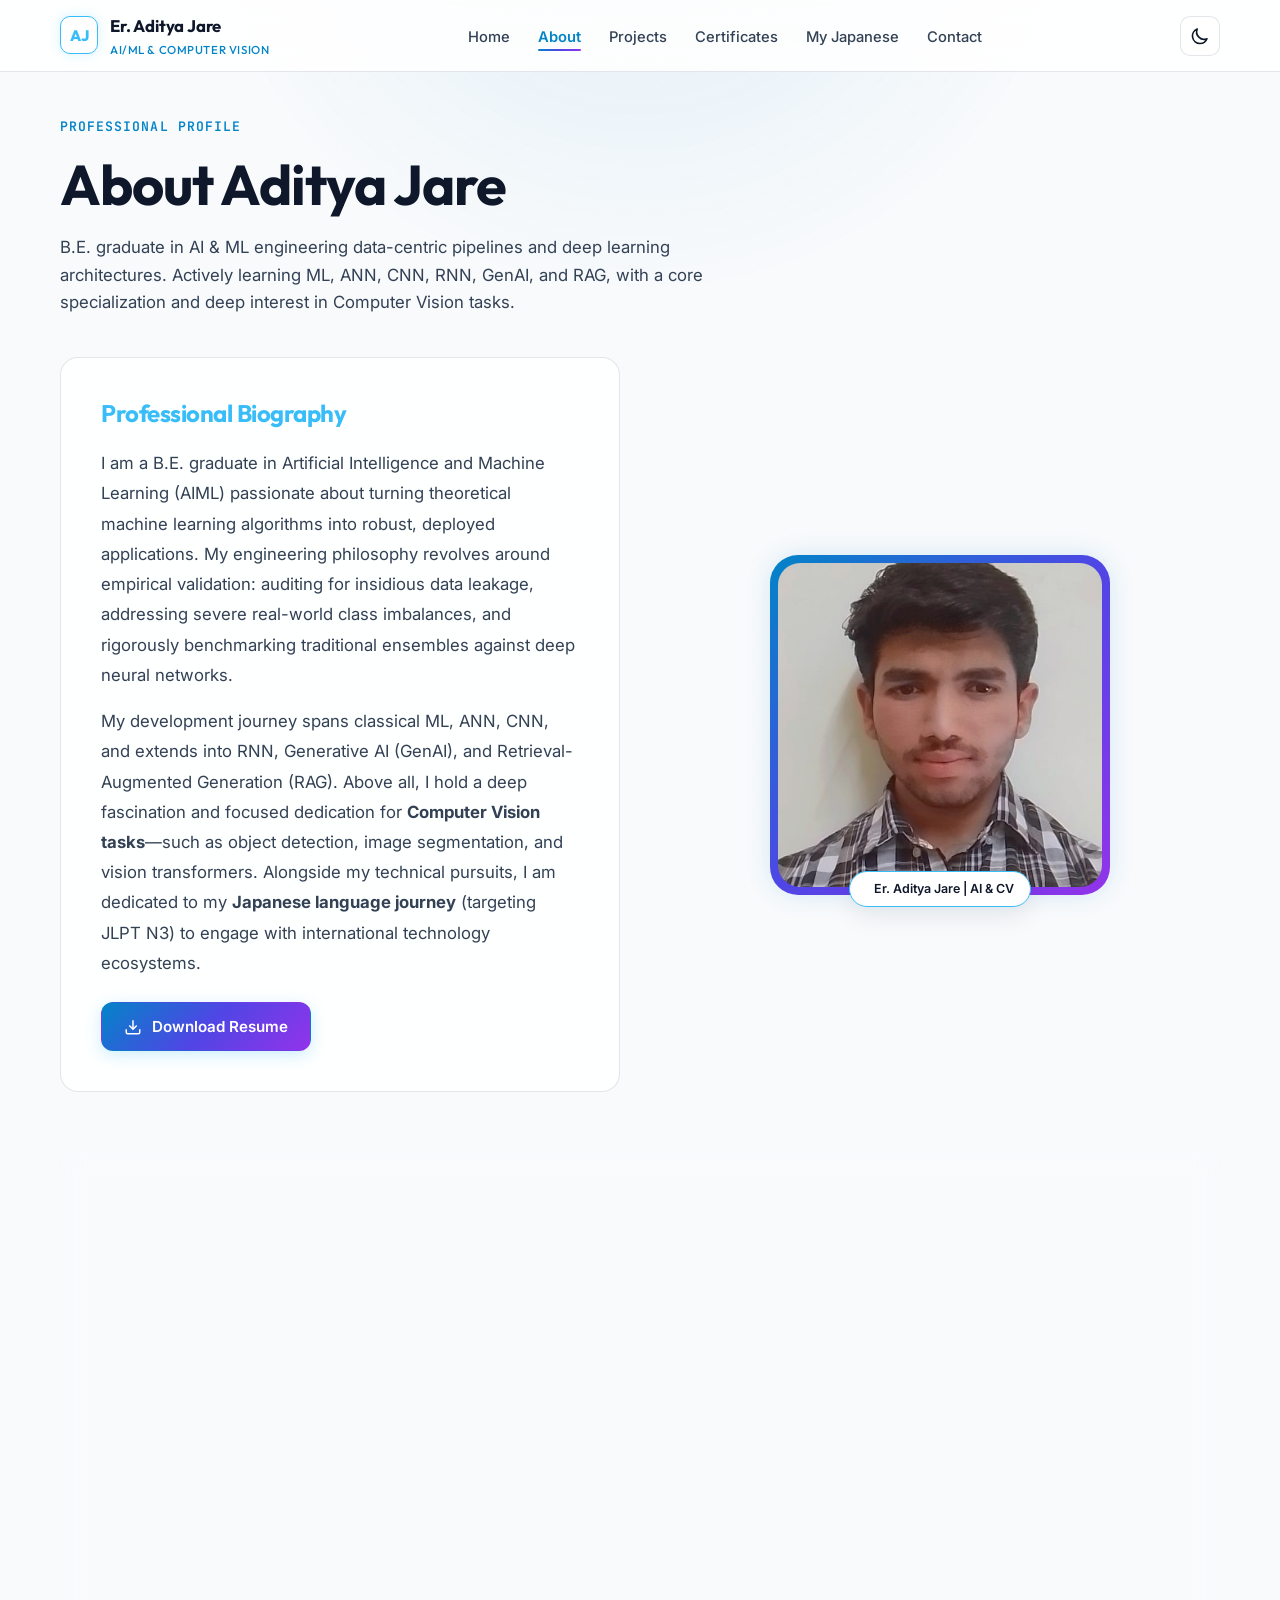
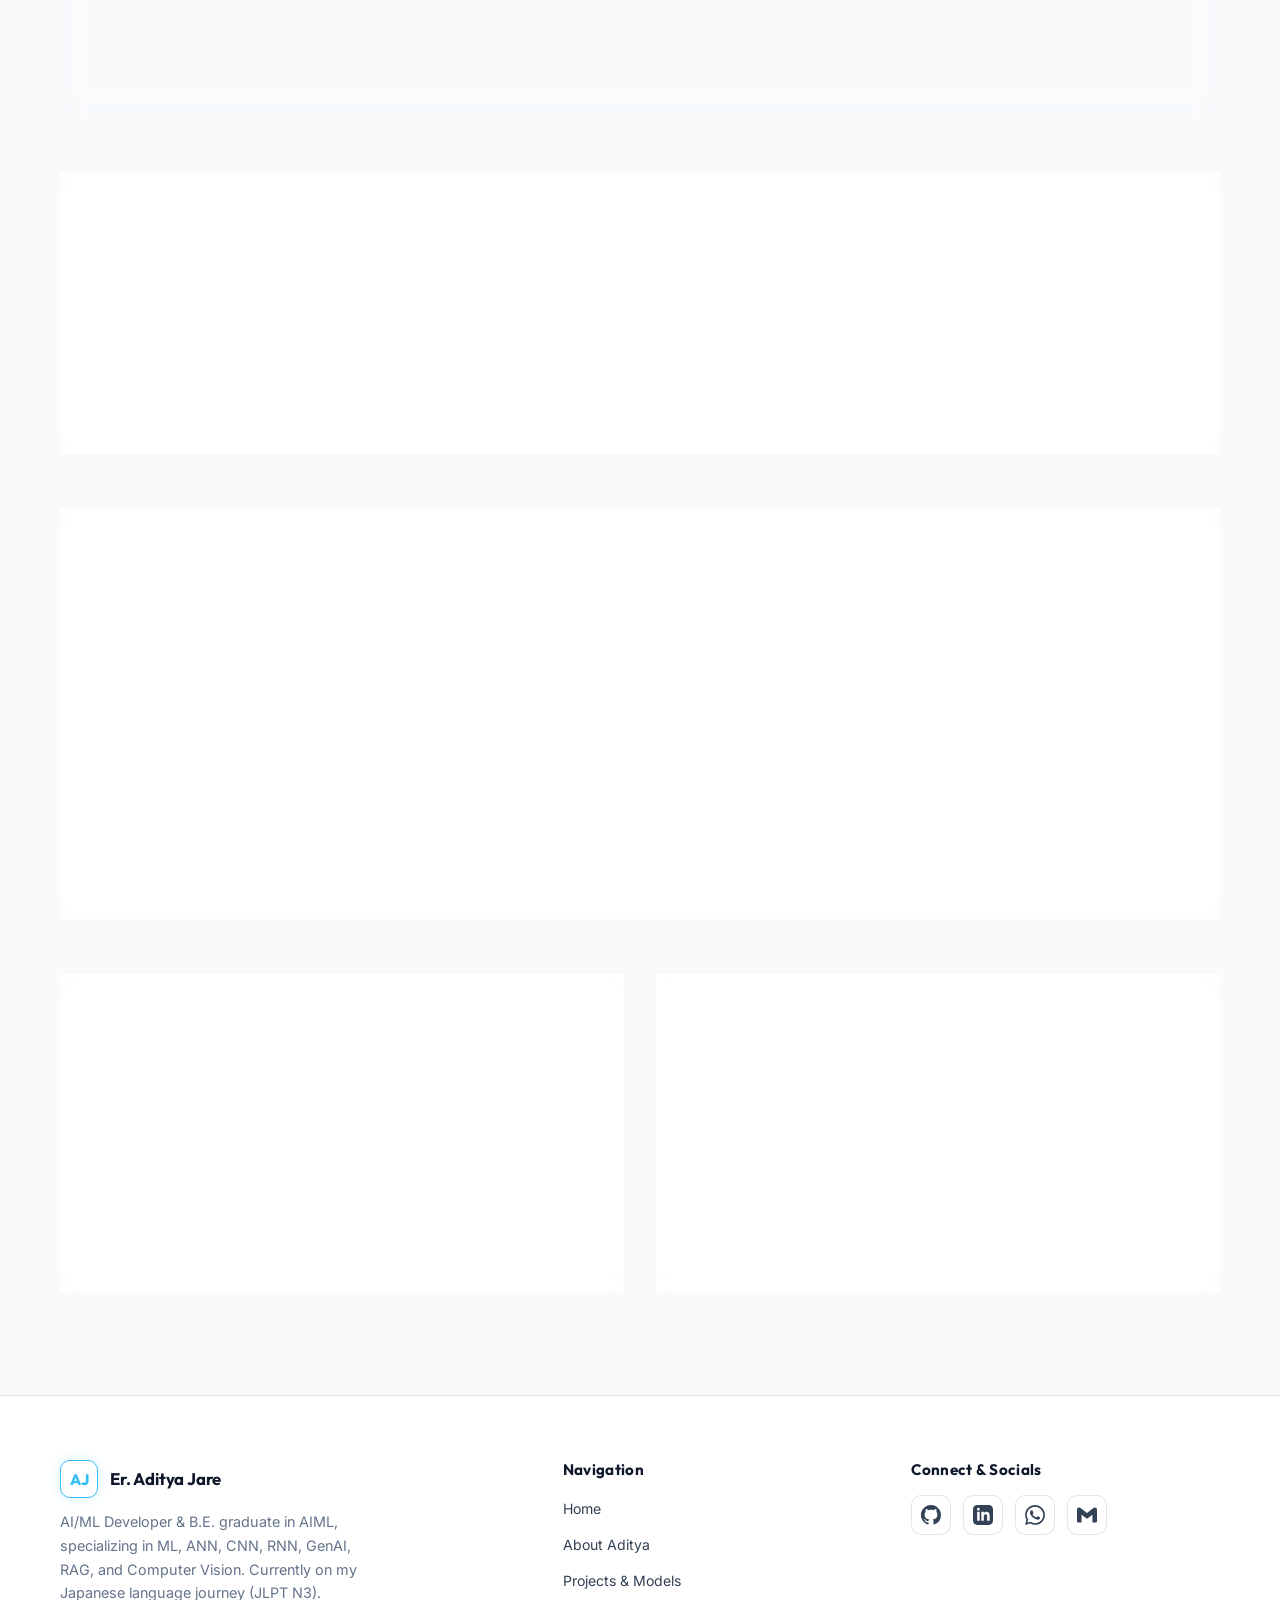
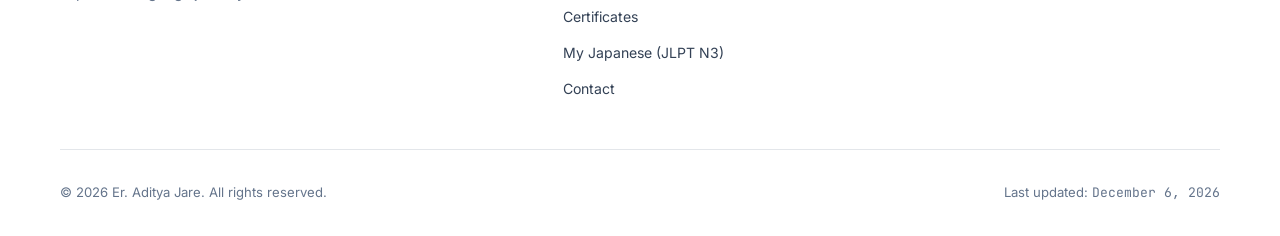
==== commit 33b8b71f: "refactor: remove experience section from about page and update readme description" ====
--- a/about.html
+++ b/about.html
@@ -178,58 +178,28 @@
           </div>
         </div>
 
-        <!-- Education & Experience Grid -->
-        <div style="display: grid; grid-template-columns: 1fr; gap: 2rem; margin-bottom: 3.5rem;">
-          <div style="display: grid; grid-template-columns: repeat(auto-fit, minmax(320px, 1fr)); gap: 2rem;">
-            <!-- Education -->
-            <div class="card">
-              <h3 style="font-size: 1.3rem; margin-bottom: 1.25rem; display: flex; align-items: center; gap: 0.6rem;">
-                <svg width="22" height="22" viewBox="0 0 24 24" fill="none" stroke="var(--accent-cyan)"
-                  stroke-width="2">
-                  <path d="M22 10v6M2 10l10-5 10 5-10 5z" />
-                  <path d="M6 12v5c3 3 9 3 12 0v-5" />
-                </svg>
-                Education
-              </h3>
-              <div style="border-left: 2px solid var(--accent-cyan); padding-left: 1.25rem; margin-left: 0.5rem;">
-                <span class="badge badge-tag" style="margin-bottom: 0.4rem;">Completed Degree</span>
-                <h4 style="margin-bottom: 0.25rem;">Bachelor of Engineering (B.E.) in Artificial Intelligence &amp;
-                  Machine Learning (AIML)</h4>
-                <p style="font-size: 0.9rem; color: var(--text-accent); margin-bottom: 0.4rem;">P.E.S. Modern College of
-                  Engineering, Pune</p>
-                <p style="font-size: 0.82rem; color: var(--text-muted); font-family: var(--font-mono);">2022 - 2026</p>
-                <p style="font-size: 0.88rem; color: var(--text-secondary); margin-top: 0.6rem;">
-                  Relevant Coursework: Machine Learning, Deep Learning, Digital Image Processing, Natural Language
-                  Processing, Artificial Neural Networks, Data Structures &amp; Algorithms, Linear Algebra, Probability
-                  &amp; Statistics.
-                </p>
-              </div>
-            </div>
-
-            <!-- Experience & Internships -->
-            <div class="card">
-              <h3 style="font-size: 1.3rem; margin-bottom: 1.25rem; display: flex; align-items: center; gap: 0.6rem;">
-                <svg width="22" height="22" viewBox="0 0 24 24" fill="none" stroke="var(--accent-indigo)"
-                  stroke-width="2">
-                  <rect x="2" y="7" width="20" height="14" rx="2" ry="2" />
-                  <path d="M16 21V5a2 2 0 0 0-2-2h-4a2 2 0 0 0-2 2v16" />
-                </svg>
-                Experience &amp; Internships
-              </h3>
-              <div style="border-left: 2px solid var(--accent-indigo); padding-left: 1.25rem; margin-left: 0.5rem;">
-                <span class="badge badge-tag" style="margin-bottom: 0.4rem;">Practical Experience</span>
-                <h4 style="margin-bottom: 0.25rem;">Machine Learning Intern</h4>
-                <p style="font-size: 0.9rem; color: var(--text-accent); margin-bottom: 0.4rem;">SimuSoft</p>
-                <p style="font-size: 0.82rem; color: var(--text-muted); font-family: var(--font-mono);">Pune, India</p>
-                <ul
-                  style="font-size: 0.88rem; color: var(--text-secondary); margin-top: 0.65rem; padding-left: 1.15rem; display: flex; flex-direction: column; gap: 0.45rem; list-style-type: disc;">
-                  <li>Architected and trained a Convolutional Neural Network (CNN) model for foliar plant disease
-                    detection and multi-class classification across tomato and potato crops.</li>
-                  <li>Implemented computer vision preprocessing pipelines (geometric transforms, brightness
-                    normalization, noise reduction) to mitigate overfitting and handle unbalanced field imagery.</li>
-                </ul>
-              </div>
-            </div>
+        <!-- Education Section -->
+        <div class="card" style="margin-bottom: 3.5rem;">
+          <h3 style="font-size: 1.3rem; margin-bottom: 1.25rem; display: flex; align-items: center; gap: 0.6rem;">
+            <svg width="22" height="22" viewBox="0 0 24 24" fill="none" stroke="var(--accent-cyan)"
+              stroke-width="2">
+              <path d="M22 10v6M2 10l10-5 10 5-10 5z" />
+              <path d="M6 12v5c3 3 9 3 12 0v-5" />
+            </svg>
+            Education
+          </h3>
+          <div style="border-left: 2px solid var(--accent-cyan); padding-left: 1.25rem; margin-left: 0.5rem;">
+            <span class="badge badge-tag" style="margin-bottom: 0.4rem;">Completed Degree</span>
+            <h4 style="margin-bottom: 0.25rem;">Bachelor of Engineering (B.E.) in Artificial Intelligence &amp;
+              Machine Learning (AIML)</h4>
+            <p style="font-size: 0.9rem; color: var(--text-accent); margin-bottom: 0.4rem;">P.E.S. Modern College of
+              Engineering, Pune</p>
+            <p style="font-size: 0.82rem; color: var(--text-muted); font-family: var(--font-mono);">2022 - 2026</p>
+            <p style="font-size: 0.88rem; color: var(--text-secondary); margin-top: 0.6rem;">
+              Relevant Coursework: Machine Learning, Deep Learning, Digital Image Processing, Natural Language
+              Processing, Artificial Neural Networks, Data Structures &amp; Algorithms, Linear Algebra, Probability
+              &amp; Statistics.
+            </p>
           </div>
         </div>
 
